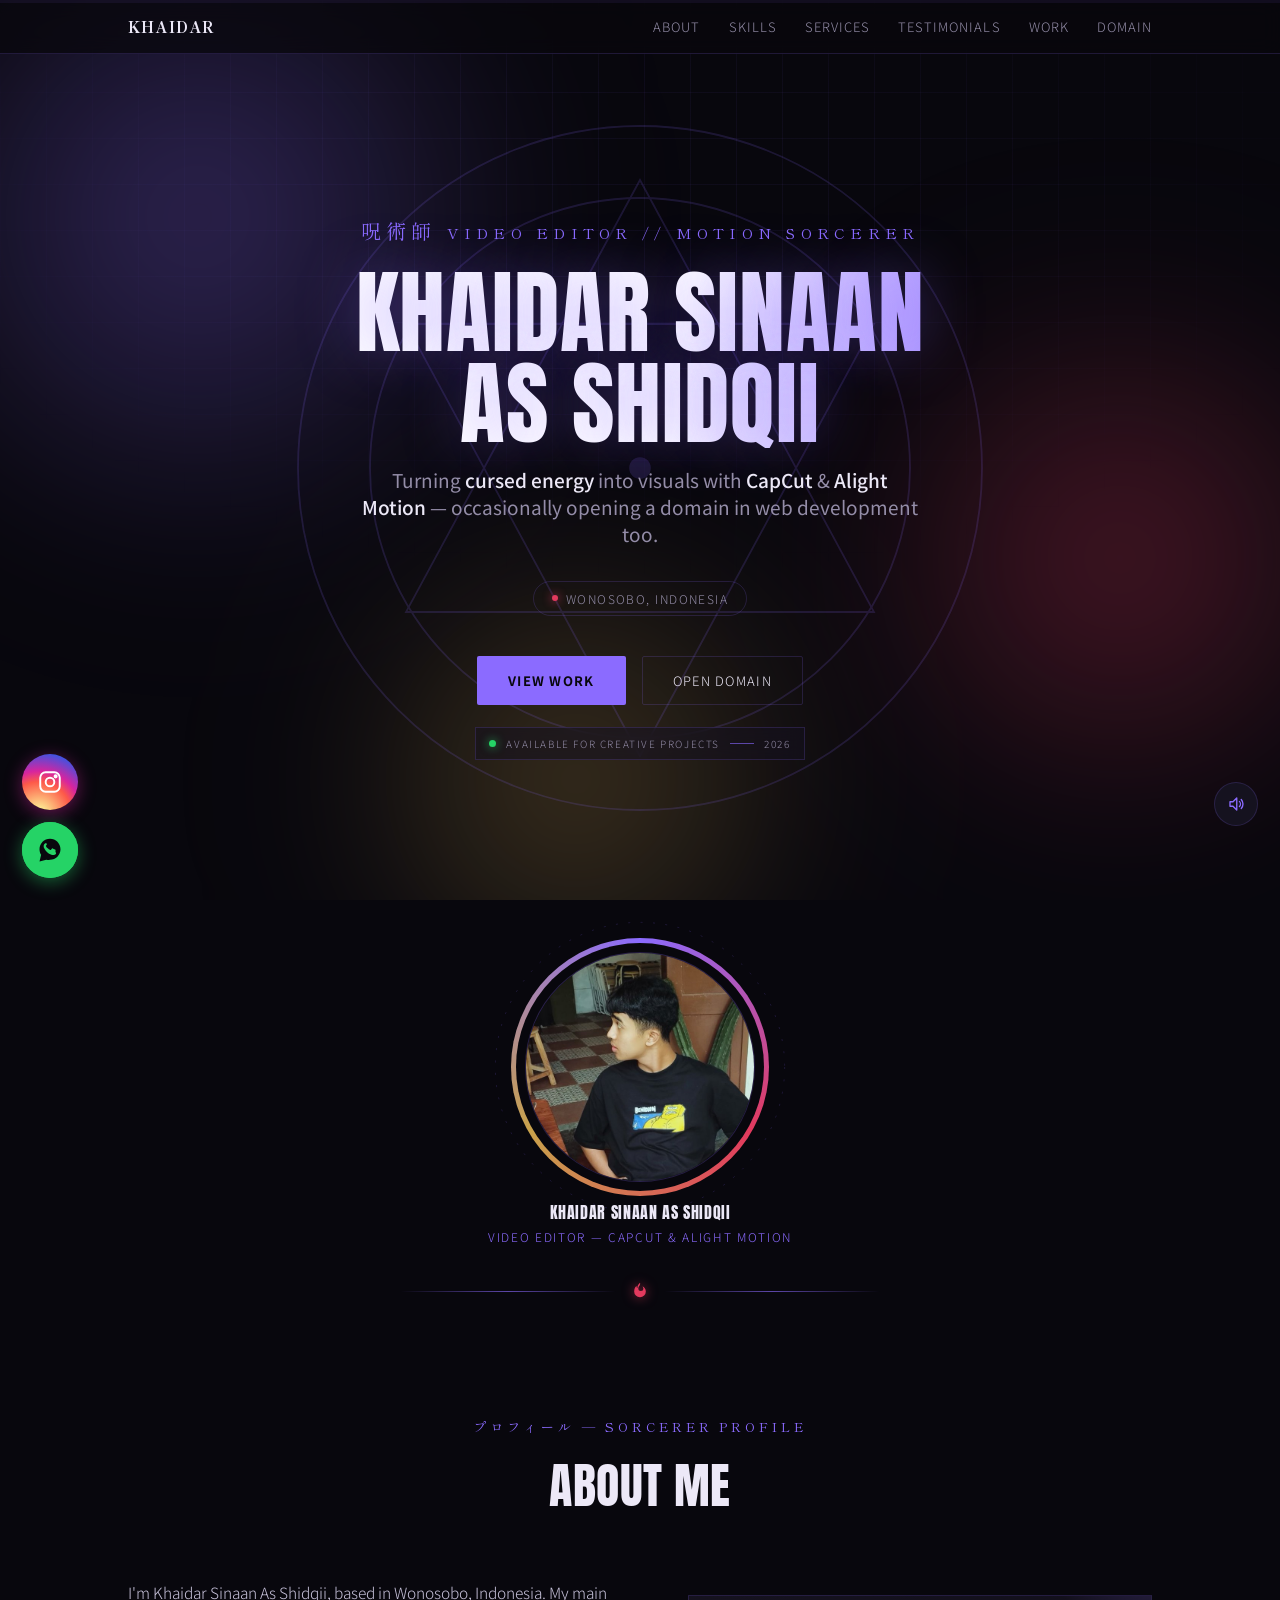
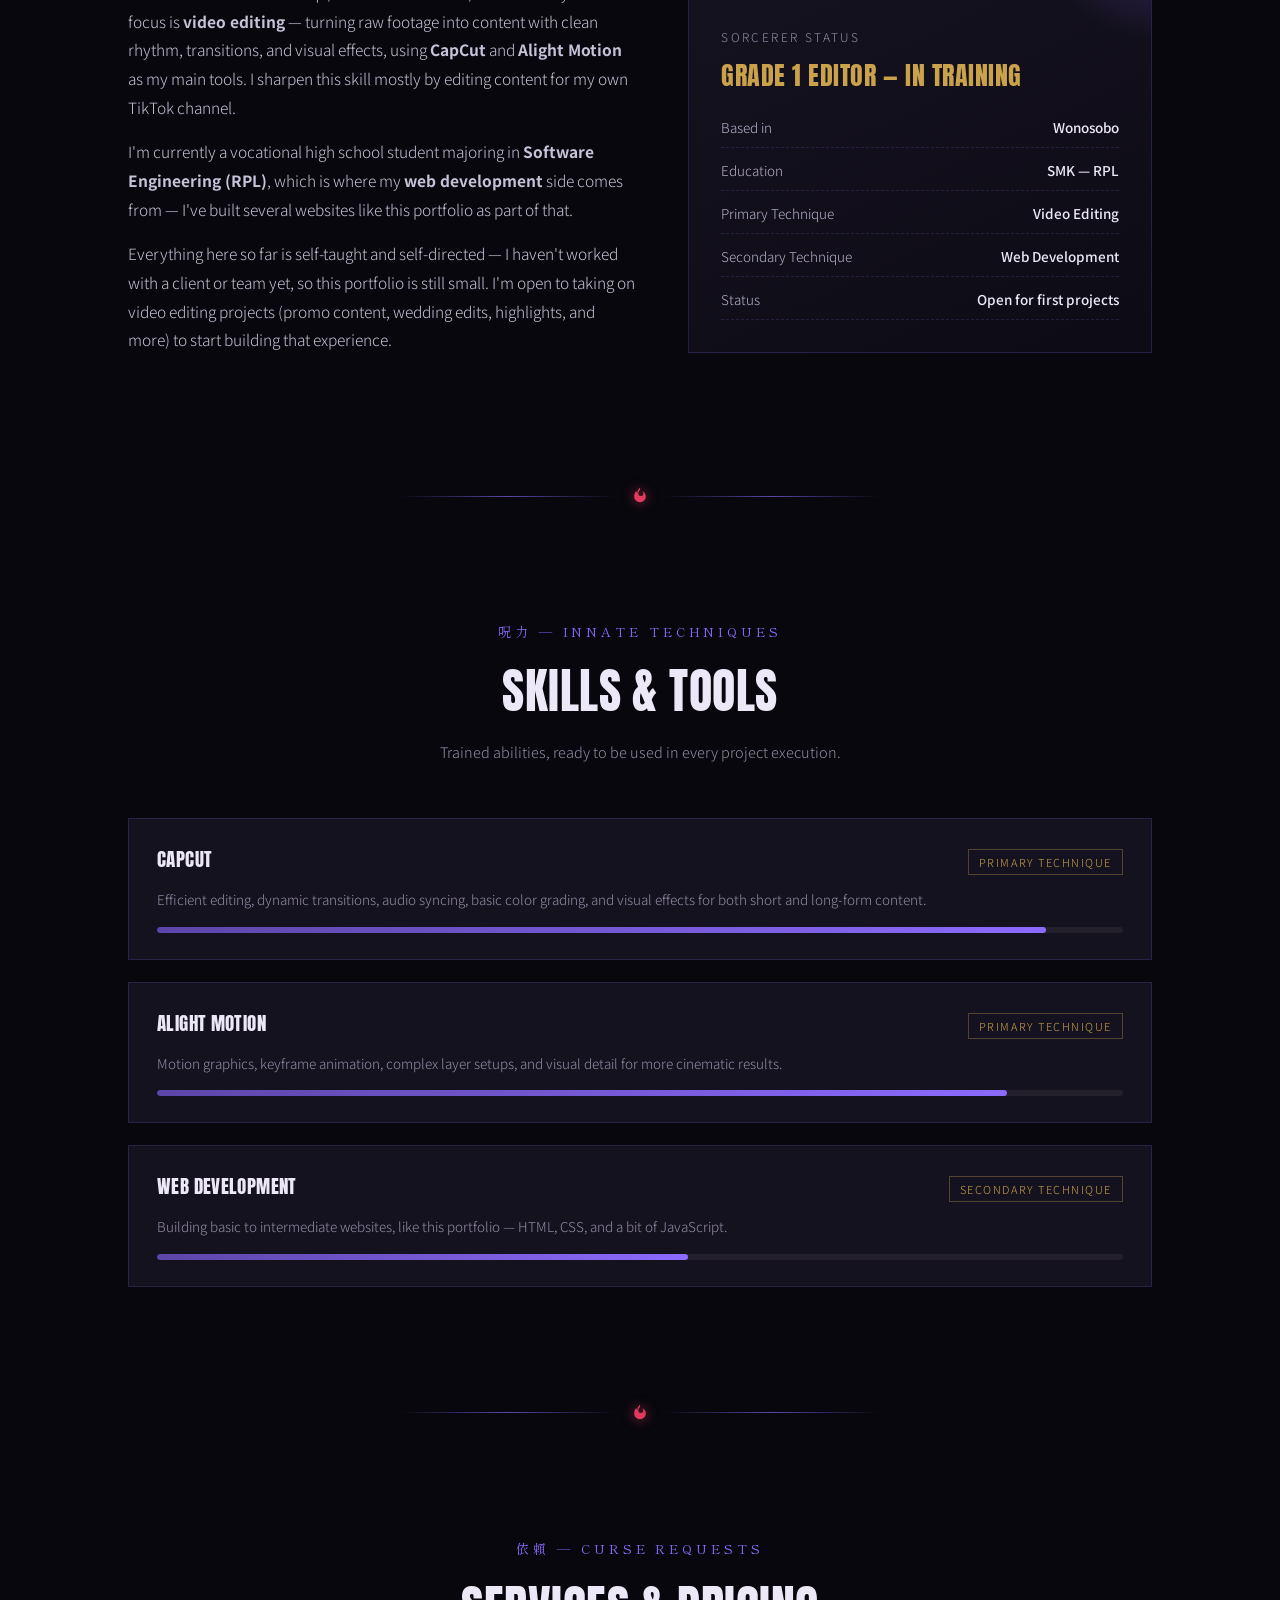
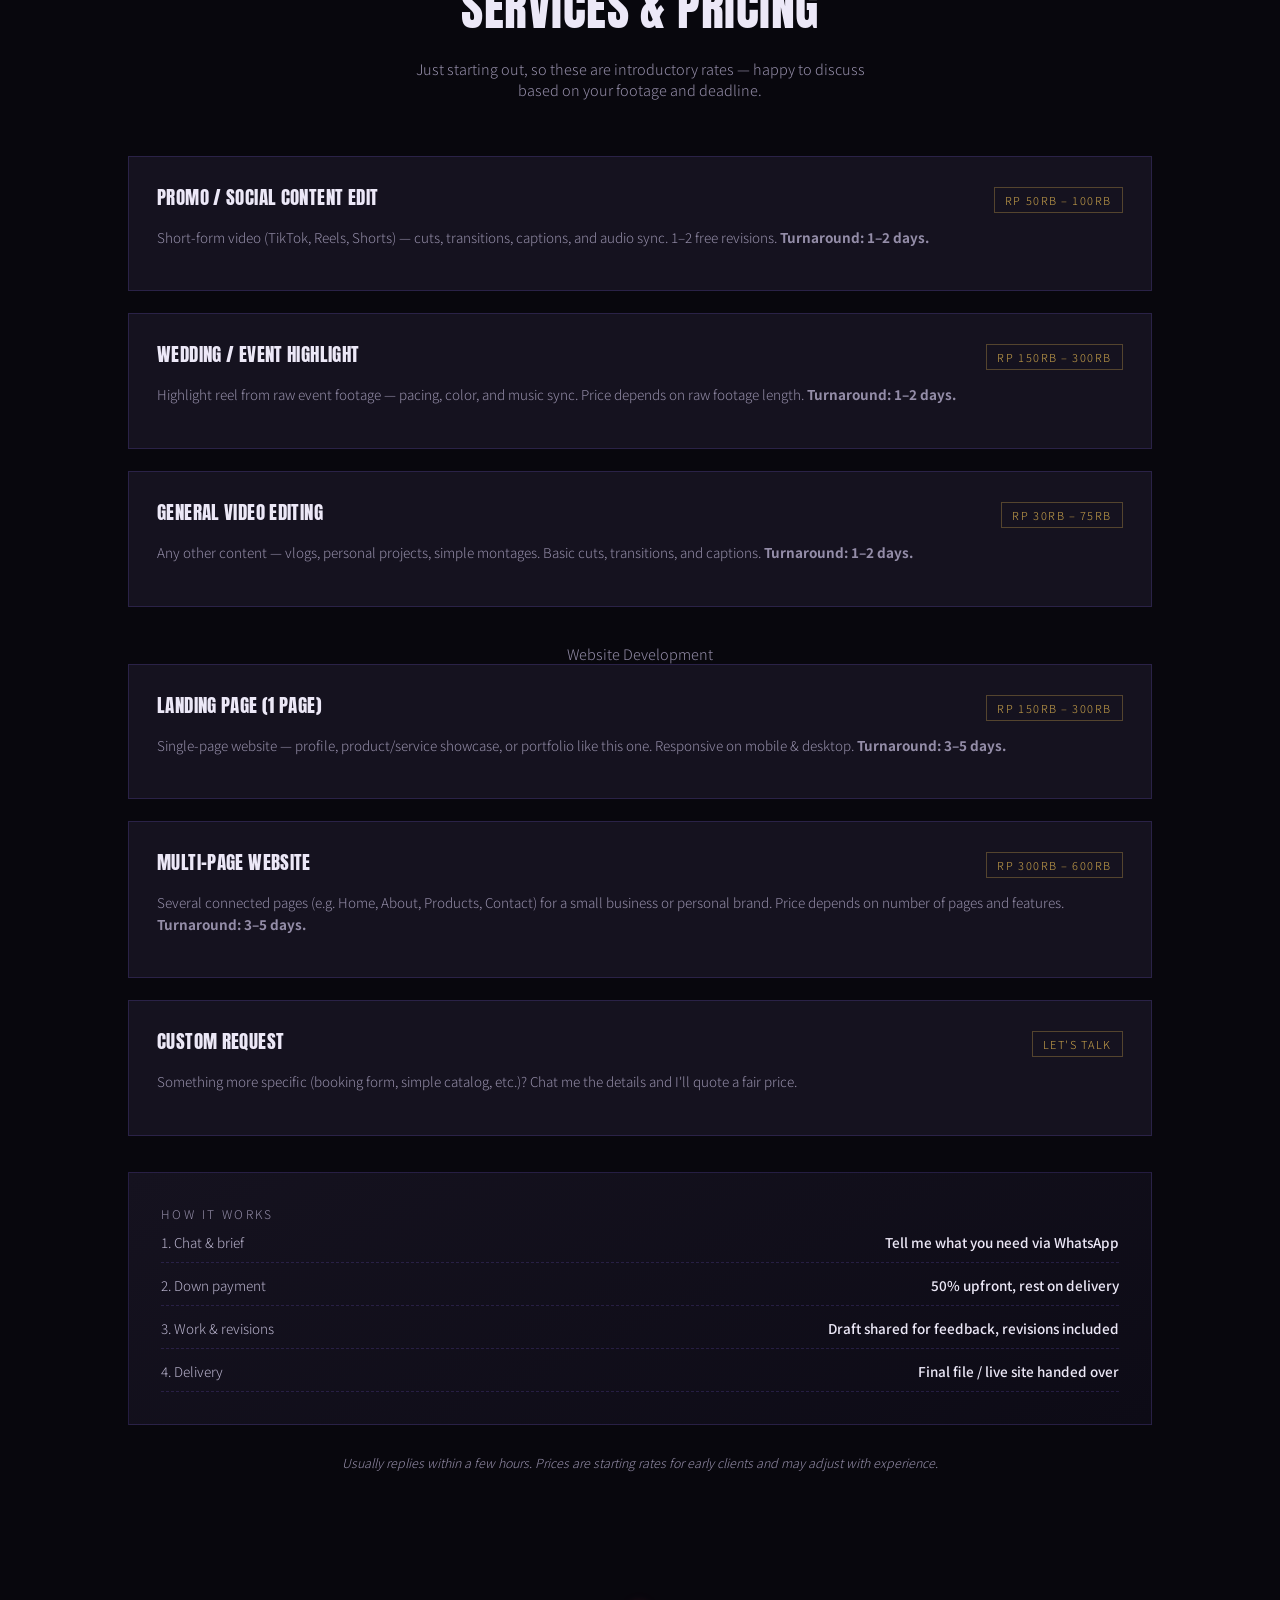
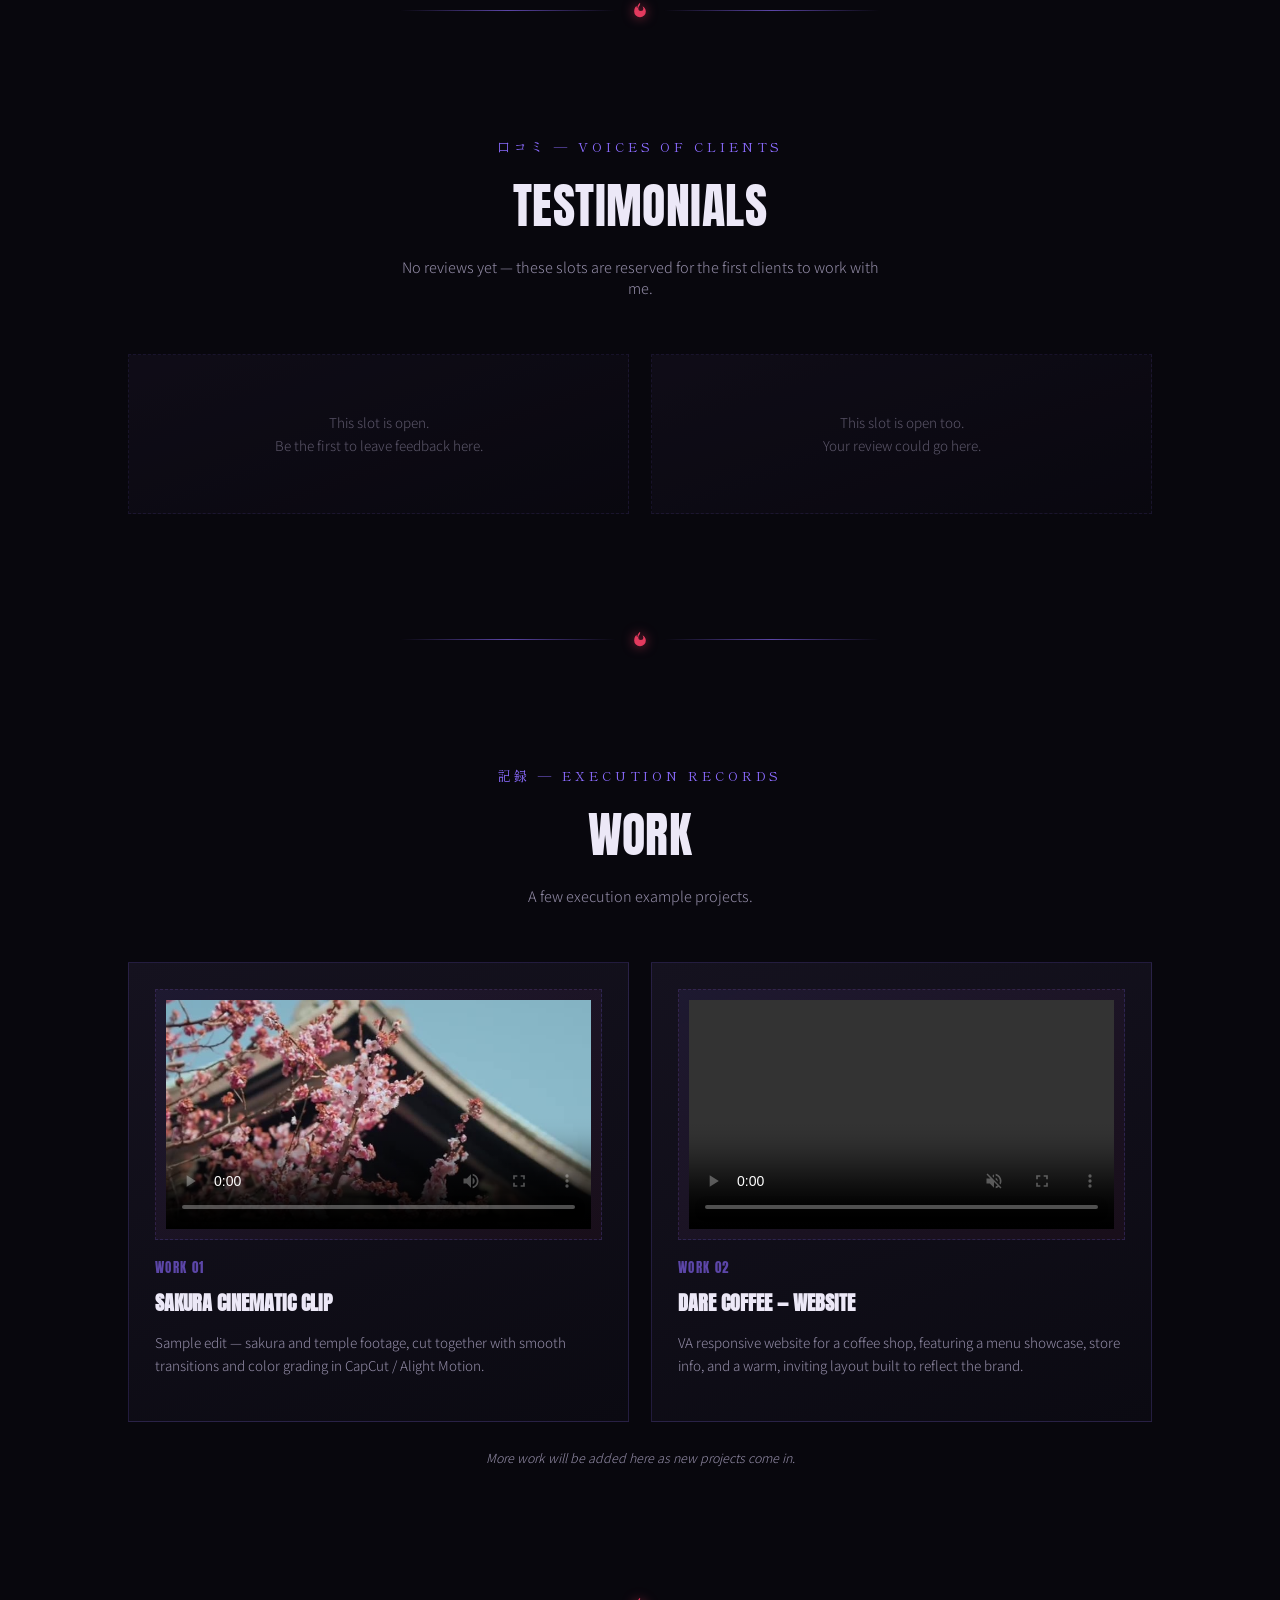
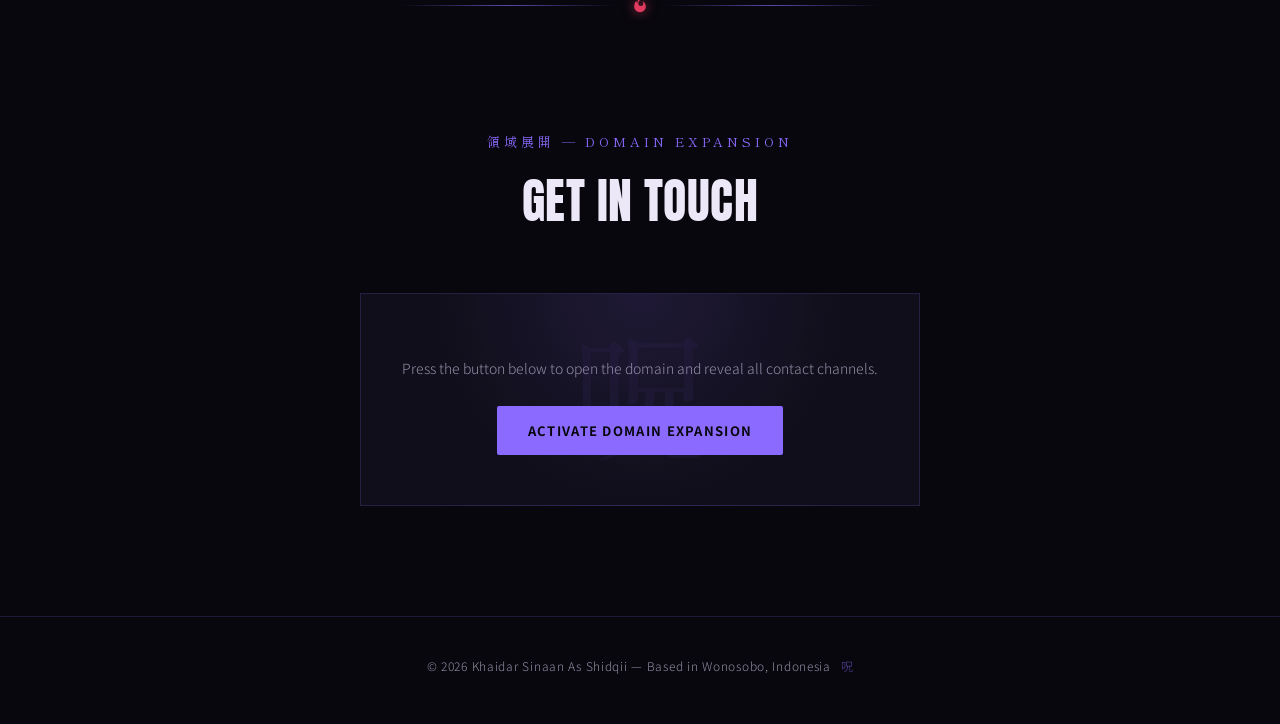
==== index.html @ f1330a27 "Update index.html" ====
<!DOCTYPE html>
<html lang="en">
<head>
<meta charset="UTF-8">
<meta name="viewport" content="width=device-width, initial-scale=1.0">
<title>Khaidar Sinaan As Shidqii — Portfolio</title>
<meta name="description" content="Khaidar Sinaan As Shidqii — video editor (CapCut &amp; Alight Motion) and web developer based in Wonosobo, Indonesia. Open for promo, wedding/event, and website projects.">
<meta property="og:title" content="Khaidar Sinaan As Shidqii — Portfolio">
<meta property="og:description" content="Video editor &amp; web developer based in Wonosobo, Indonesia. Open for first projects.">
<meta property="og:type" content="website">
<meta name="twitter:card" content="summary">
<link rel="icon" href="data:image/svg+xml,%3Csvg xmlns='http://www.w3.org/2000/svg' viewBox='0 0 100 100'%3E%3Ccircle cx='50' cy='50' r='46' fill='%2308070d'/%3E%3Ctext x='50' y='68' font-size='56' text-anchor='middle' fill='%238b6bff'%3E%E5%91%AA%3C/text%3E%3C/svg%3E">
<link rel="preconnect" href="https://fonts.googleapis.com">
<link rel="preconnect" href="https://fonts.gstatic.com" crossorigin>
<link href="https://fonts.googleapis.com/css2?family=Anton&family=Shippori+Mincho:wght@500;800&family=Noto+Sans+JP:wght@300;400;500;700&display=swap" rel="stylesheet">
<link rel="stylesheet" href="porto.css">
</head>
<body>

<div class="aurora" aria-hidden="true"><i></i></div>
<div class="grid-overlay" aria-hidden="true"></div>

<div class="curse-meter" aria-hidden="true"><div class="curse-meter-fill" id="curseFill"></div></div>

<canvas id="curse-canvas"></canvas>

<nav>
  <div class="nav-inner">
    <div class="nav-mark">KHAIDAR</div>
    <ul class="nav-links" id="navLinks">
      <li><a href="#about">About</a></li>
      <li><a href="#skills">Skills</a></li>
      <li><a href="#services">Services</a></li>
      <li><a href="#testimonials">Testimonials</a></li>
      <li><a href="#projects">Work</a></li>
      <li><a href="#contact">Domain</a></li>
    </ul>
    <button class="nav-toggle" id="navToggle" aria-label="Toggle menu" aria-expanded="false" aria-controls="navLinks">
      <span></span><span></span><span></span>
    </button>
  </div>
</nav>

<header class="hero">
  <svg class="seal" viewBox="0 0 400 400" fill="none" xmlns="http://www.w3.org/2000/svg">
    <circle cx="200" cy="200" r="190" stroke="#8b6bff" stroke-width="1"/>
    <circle cx="200" cy="200" r="150" stroke="#8b6bff" stroke-width="1"/>
    <polygon points="200,40 330,280 70,280" stroke="#8b6bff" stroke-width="1" fill="none"/>
    <polygon points="200,360 70,120 330,120" stroke="#8b6bff" stroke-width="1" fill="none"/>
    <circle cx="200" cy="200" r="6" fill="#8b6bff"/>
  </svg>

  <div class="eyebrow"><span class="kanji">呪術師</span>VIDEO EDITOR // MOTION SORCERER</div>
  <h1 class="name">Khaidar Sinaan<br>As Shidqii</h1>
  <p class="subtitle">Turning <strong>cursed energy</strong> into visuals with <strong>CapCut</strong> &amp; <strong>Alight Motion</strong> — occasionally opening a domain in web development too.</p>
  <div class="locbadge">Wonosobo, Indonesia</div>
  <div class="hero-cta">
    <a href="#projects" class="btn btn-primary">View Work</a>
    <a href="#contact" class="btn btn-ghost">Open Domain</a>
  </div>
  <div class="hero-status" aria-label="Status ketersediaan project">
    <span class="status-dot" aria-hidden="true"></span>
    <span>AVAILABLE FOR CREATIVE PROJECTS</span>
    <span class="status-line" aria-hidden="true"></span>
    <span>2026</span>
  </div>
</header>

<main class="wrap">

  <section class="photo-section reveal">
    <div class="photo-frame">
      <div class="photo-ring"></div>
      <svg class="photo-spark" viewBox="0 0 300 300" fill="none" xmlns="http://www.w3.org/2000/svg">
        <circle cx="150" cy="150" r="140" stroke="#8b6bff" stroke-width="0.6" stroke-dasharray="2 10" opacity="0.5"/>
      </svg>
      <div class="photo-inner">
<img src="[data-uri]" alt="Khaidar Sinaan As Shidqii">
      </div>
    </div>
    <div class="photo-caption">Khaidar Sinaan As Shidqii</div>
    <div class="photo-role">Video Editor — CapCut &amp; Alight Motion</div>
  </section>

  <div class="flame-divider" aria-hidden="true">
    <span class="line"></span>
    <svg viewBox="0 0 24 24" fill="currentColor"><path d="M12 2c1 3-2 4-2 7a3 3 0 1 0 6 0c0-1-.5-1.8-1-2.5 2 .5 4 3 4 6a7 7 0 1 1-14 0c0-4 2-6 3-6.5-.3 1 .2 2 1 2.5-.5-2.5 1-4.5 3-6.5z"/></svg>
    <span class="line"></span>
  </div>

  <section id="about">
    <div class="sec-head reveal">
      <div class="sec-eyebrow">プロフィール — Sorcerer Profile</div>
      <h2 class="sec-title">About Me</h2>
    </div>
    <div class="about">
      <div class="about-text reveal">
        <p>I'm Khaidar Sinaan As Shidqii, based in Wonosobo, Indonesia. My main focus is <strong>video editing</strong> — turning raw footage into content with clean rhythm, transitions, and visual effects, using <strong>CapCut</strong> and <strong>Alight Motion</strong> as my main tools. I sharpen this skill mostly by editing content for my own TikTok channel.</p>
        <p>I'm currently a vocational high school student majoring in <strong>Software Engineering (RPL)</strong>, which is where my <strong>web development</strong> side comes from — I've built several websites like this portfolio as part of that.</p>
        <p>Everything here so far is self-taught and self-directed — I haven't worked with a client or team yet, so this portfolio is still small. I'm open to taking on video editing projects (promo content, wedding edits, highlights, and more) to start building that experience.</p>
      </div>
      <div class="grade-card reveal">
        <div class="grade-label">Sorcerer Status</div>
        <div class="grade-value">Grade 1 Editor — In Training</div>
        <ul class="grade-list">
          <li><span>Based in</span><span>Wonosobo</span></li>
          <li><span>Education</span><span>SMK — RPL</span></li>
          <li><span>Primary Technique</span><span>Video Editing</span></li>
          <li><span>Secondary Technique</span><span>Web Development</span></li>
          <li><span>Status</span><span>Open for first projects</span></li>
        </ul>
      </div>
    </div>
  </section>

  <div class="flame-divider" aria-hidden="true">
    <span class="line"></span>
    <svg viewBox="0 0 24 24" fill="currentColor"><path d="M12 2c1 3-2 4-2 7a3 3 0 1 0 6 0c0-1-.5-1.8-1-2.5 2 .5 4 3 4 6a7 7 0 1 1-14 0c0-4 2-6 3-6.5-.3 1 .2 2 1 2.5-.5-2.5 1-4.5 3-6.5z"/></svg>
    <span class="line"></span>
  </div>

  <section id="skills">
    <div class="sec-head reveal">
      <div class="sec-eyebrow">呪力 — Innate Techniques</div>
      <h2 class="sec-title">Skills &amp; Tools</h2>
      <p class="sec-sub">Trained abilities, ready to be used in every project execution.</p>
    </div>
    <div class="skill-grid">
      <div class="skill reveal" style="--fill:92%">
        <div class="skill-top">
          <span class="skill-name">CapCut</span>
          <span class="skill-tag">Primary Technique</span>
        </div>
        <div class="skill-desc">Efficient editing, dynamic transitions, audio syncing, basic color grading, and visual effects for both short and long-form content.</div>
        <div class="gauge"><i></i></div>
      </div>
      <div class="skill reveal" style="--fill:88%">
        <div class="skill-top">
          <span class="skill-name">Alight Motion</span>
          <span class="skill-tag">Primary Technique</span>
        </div>
        <div class="skill-desc">Motion graphics, keyframe animation, complex layer setups, and visual detail for more cinematic results.</div>
        <div class="gauge"><i></i></div>
      </div>
      <div class="skill reveal" style="--fill:55%">
        <div class="skill-top">
          <span class="skill-name">Web Development</span>
          <span class="skill-tag">Secondary Technique</span>
        </div>
        <div class="skill-desc">Building basic to intermediate websites, like this portfolio — HTML, CSS, and a bit of JavaScript.</div>
        <div class="gauge"><i></i></div>
      </div>
    </div>
  </section>

  <div class="flame-divider" aria-hidden="true">
    <span class="line"></span>
    <svg viewBox="0 0 24 24" fill="currentColor"><path d="M12 2c1 3-2 4-2 7a3 3 0 1 0 6 0c0-1-.5-1.8-1-2.5 2 .5 4 3 4 6a7 7 0 1 1-14 0c0-4 2-6 3-6.5-.3 1 .2 2 1 2.5-.5-2.5 1-4.5 3-6.5z"/></svg>
    <span class="line"></span>
  </div>

  <section id="services">
    <div class="sec-head reveal">
      <div class="sec-eyebrow">依頼 — Curse Requests</div>
      <h2 class="sec-title">Services &amp; Pricing</h2>
      <p class="sec-sub">Just starting out, so these are introductory rates — happy to discuss based on your footage and deadline.</p>
    </div>
    <div class="skill-grid">
      <div class="skill reveal">
        <div class="skill-top">
          <span class="skill-name">Promo / Social Content Edit</span>
          <span class="skill-tag">Rp 50rb – 100rb</span>
        </div>
        <div class="skill-desc">Short-form video (TikTok, Reels, Shorts) — cuts, transitions, captions, and audio sync. 1–2 free revisions. <strong>Turnaround: 1–2 days.</strong></div>
      </div>
      <div class="skill reveal">
        <div class="skill-top">
          <span class="skill-name">Wedding / Event Highlight</span>
          <span class="skill-tag">Rp 150rb – 300rb</span>
        </div>
        <div class="skill-desc">Highlight reel from raw event footage — pacing, color, and music sync. Price depends on raw footage length. <strong>Turnaround: 1–2 days.</strong></div>
      </div>
      <div class="skill reveal">
        <div class="skill-top">
          <span class="skill-name">General Video Editing</span>
          <span class="skill-tag">Rp 30rb – 75rb</span>
        </div>
        <div class="skill-desc">Any other content — vlogs, personal projects, simple montages. Basic cuts, transitions, and captions. <strong>Turnaround: 1–2 days.</strong></div>
      </div>
    </div>

    <p class="sec-sub" style="text-align:center; margin-top:36px;">Website Development</p>
    <div class="skill-grid">
      <div class="skill reveal">
        <div class="skill-top">
          <span class="skill-name">Landing Page (1 Page)</span>
          <span class="skill-tag">Rp 150rb – 300rb</span>
        </div>
        <div class="skill-desc">Single-page website — profile, product/service showcase, or portfolio like this one. Responsive on mobile &amp; desktop. <strong>Turnaround: 3–5 days.</strong></div>
      </div>
      <div class="skill reveal">
        <div class="skill-top">
          <span class="skill-name">Multi-Page Website</span>
          <span class="skill-tag">Rp 300rb – 600rb</span>
        </div>
        <div class="skill-desc">Several connected pages (e.g. Home, About, Products, Contact) for a small business or personal brand. Price depends on number of pages and features. <strong>Turnaround: 3–5 days.</strong></div>
      </div>
      <div class="skill reveal">
        <div class="skill-top">
          <span class="skill-name">Custom Request</span>
          <span class="skill-tag">Let's talk</span>
        </div>
        <div class="skill-desc">Something more specific (booking form, simple catalog, etc.)? Chat me the details and I'll quote a fair price.</div>
      </div>
    </div>

    <div class="grade-card reveal" style="margin-top:36px;">
      <div class="grade-label">How It Works</div>
      <ul class="grade-list">
        <li><span>1. Chat &amp; brief</span><span>Tell me what you need via WhatsApp</span></li>
        <li><span>2. Down payment</span><span>50% upfront, rest on delivery</span></li>
        <li><span>3. Work &amp; revisions</span><span>Draft shared for feedback, revisions included</span></li>
        <li><span>4. Delivery</span><span>Final file / live site handed over</span></li>
      </ul>
    </div>

    <p class="proj-note" style="text-align:center; margin-top:28px;">Usually replies within a few hours. Prices are starting rates for early clients and may adjust with experience.</p>
  </section>

  <div class="flame-divider" aria-hidden="true">
    <span class="line"></span>
    <svg viewBox="0 0 24 24" fill="currentColor"><path d="M12 2c1 3-2 4-2 7a3 3 0 1 0 6 0c0-1-.5-1.8-1-2.5 2 .5 4 3 4 6a7 7 0 1 1-14 0c0-4 2-6 3-6.5-.3 1 .2 2 1 2.5-.5-2.5 1-4.5 3-6.5z"/></svg>
    <span class="line"></span>
  </div>

  <section id="testimonials">
    <div class="sec-head reveal">
      <div class="sec-eyebrow">口コミ — Voices of Clients</div>
      <h2 class="sec-title">Testimonials</h2>
      <p class="sec-sub">No reviews yet — these slots are reserved for the first clients to work with me.</p>
    </div>
    <div class="proj-grid">
      <div class="proj-card reveal" style="border-style:dashed; opacity:0.6; display:flex; align-items:center; justify-content:center; min-height:160px; text-align:center;">
        <p class="proj-desc" style="margin:0;">This slot is open.<br>Be the first to leave feedback here.</p>
      </div>
      <div class="proj-card reveal" style="border-style:dashed; opacity:0.6; display:flex; align-items:center; justify-content:center; min-height:160px; text-align:center;">
        <p class="proj-desc" style="margin:0;">This slot is open too.<br>Your review could go here.</p>
      </div>
    </div>
  </section>

  <div class="flame-divider" aria-hidden="true">
    <span class="line"></span>
    <svg viewBox="0 0 24 24" fill="currentColor"><path d="M12 2c1 3-2 4-2 7a3 3 0 1 0 6 0c0-1-.5-1.8-1-2.5 2 .5 4 3 4 6a7 7 0 1 1-14 0c0-4 2-6 3-6.5-.3 1 .2 2 1 2.5-.5-2.5 1-4.5 3-6.5z"/></svg>
    <span class="line"></span>
  </div>

  <section id="projects">
    <div class="sec-head reveal">
      <div class="sec-eyebrow">記録 — Execution Records</div>
      <h2 class="sec-title">Work</h2>
      <p class="sec-sub">A few execution example projects.</p>
    </div>
    <div class="proj-grid">
      <div class="proj-card reveal">
        <div class="proj-thumb">
          <video aria-label="Video cinematic Sakura menampilkan suasana sakura dan kuil dengan transisi halus dan color grading." src="[data-uri]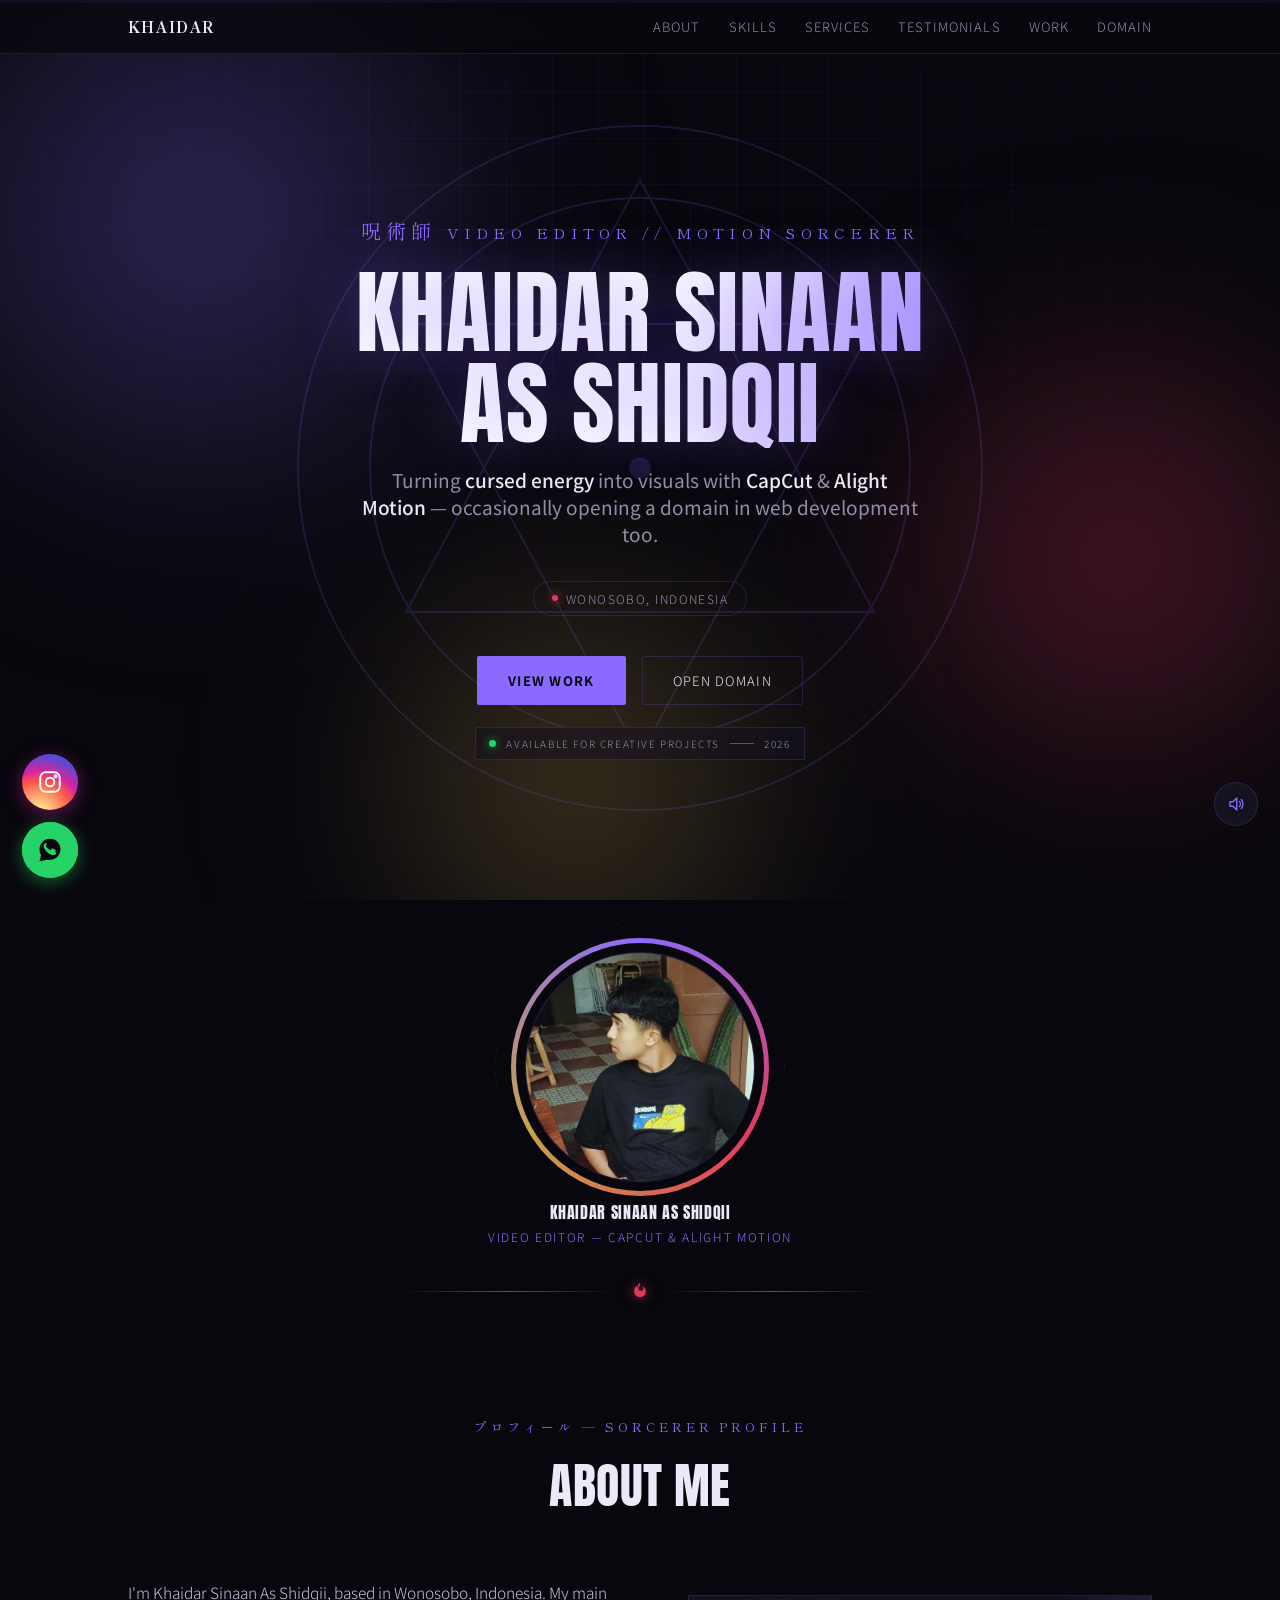
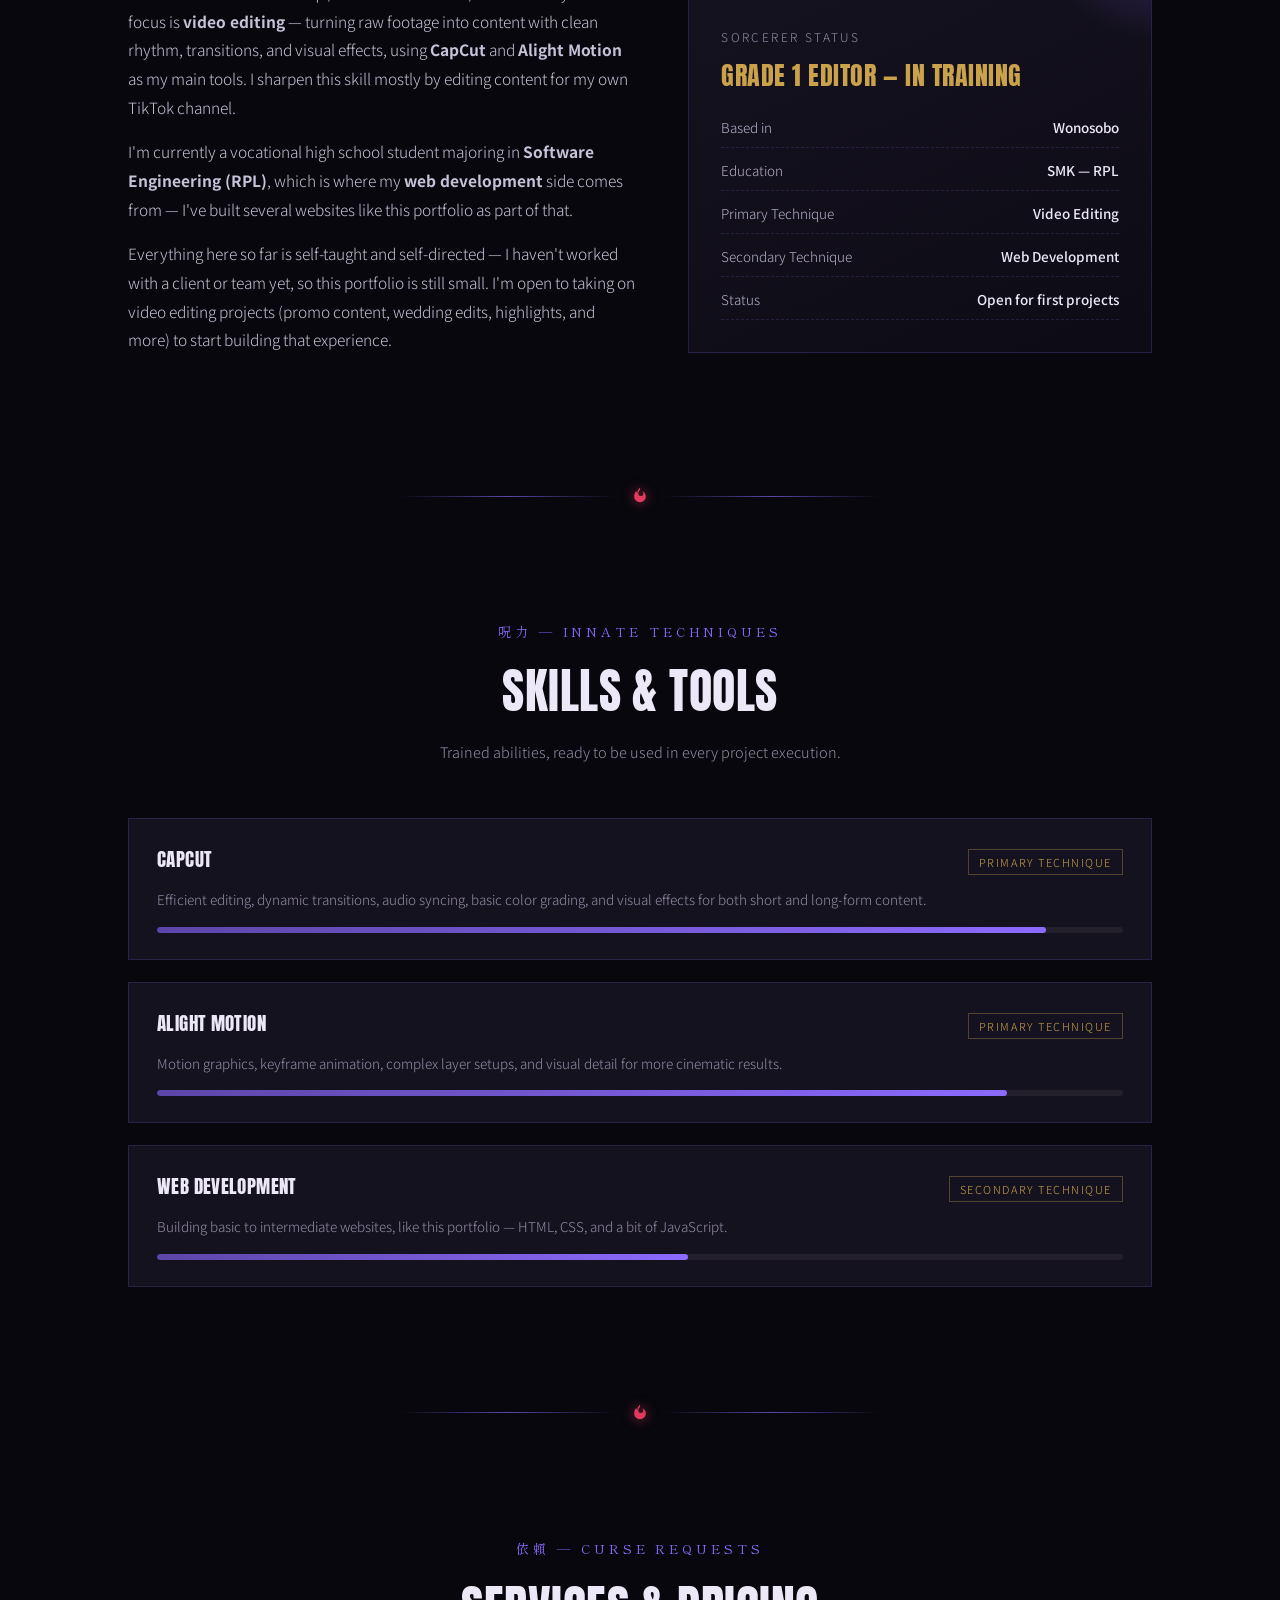
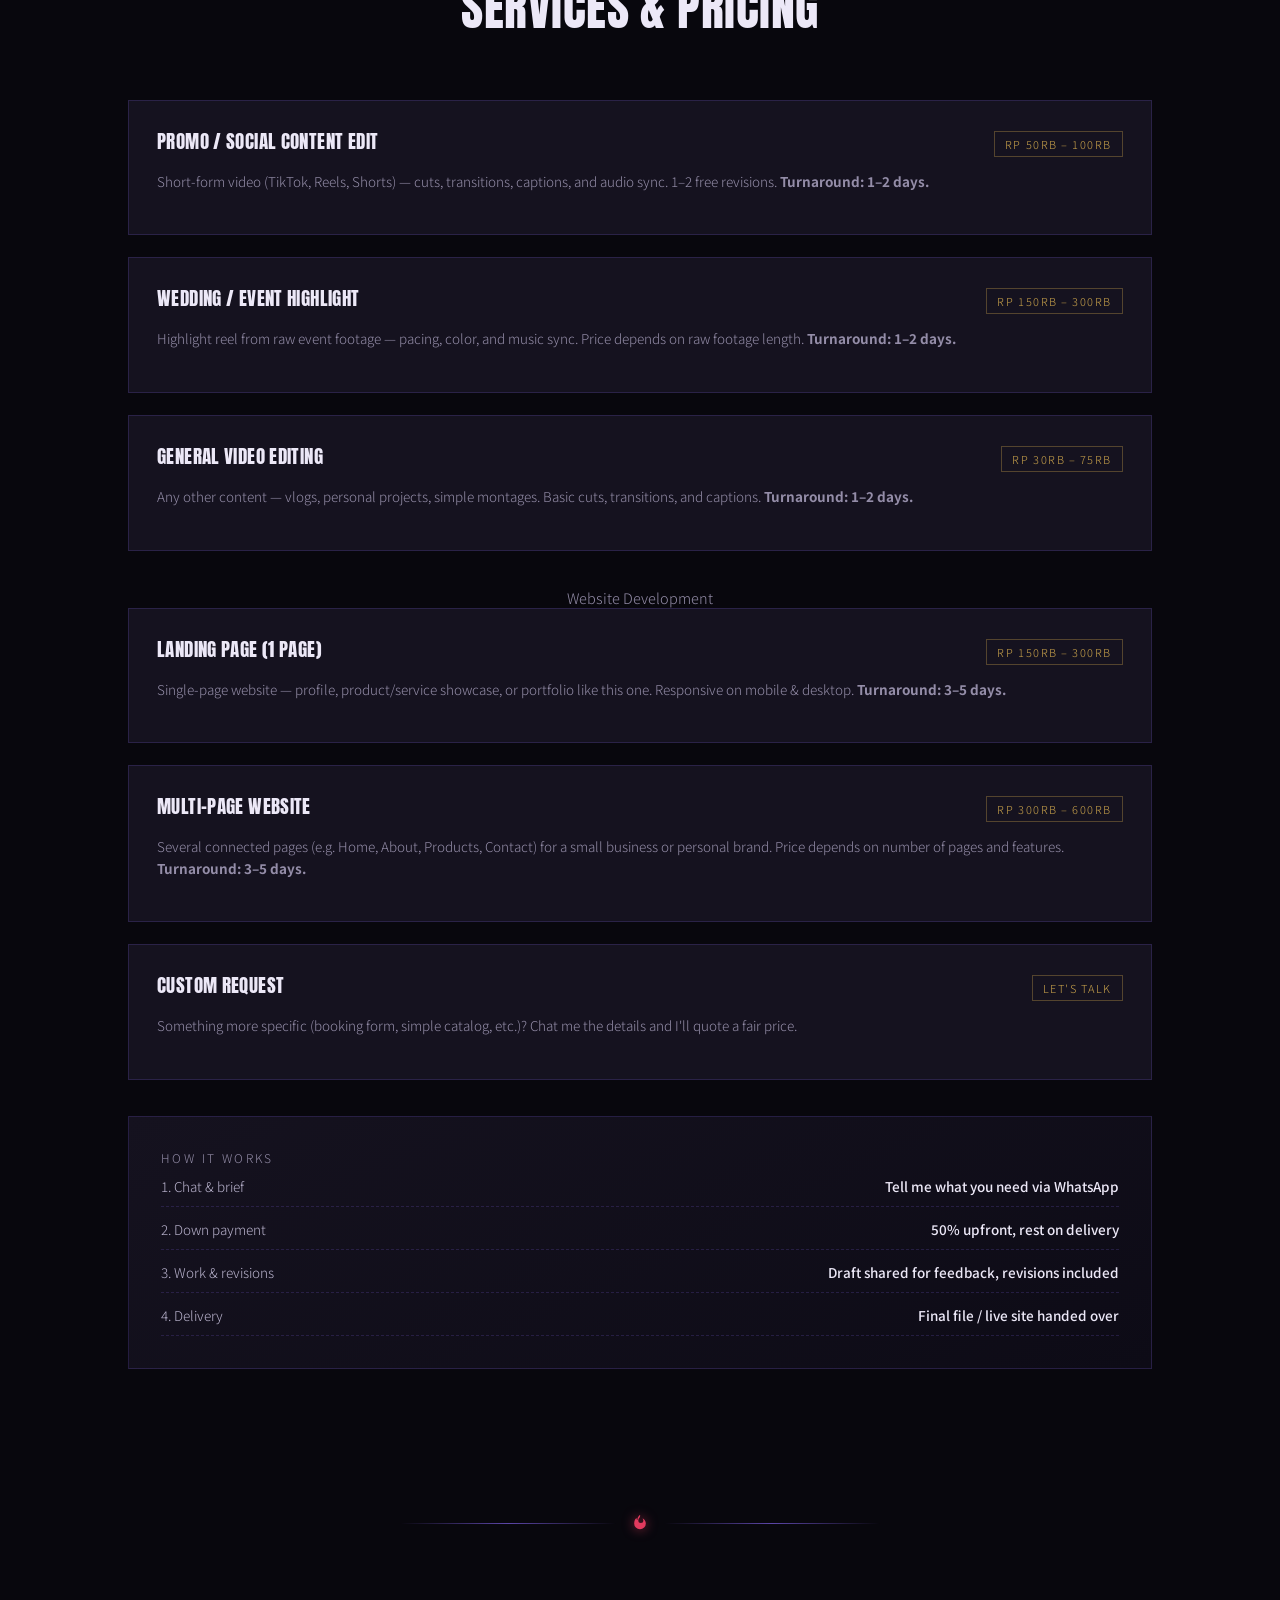
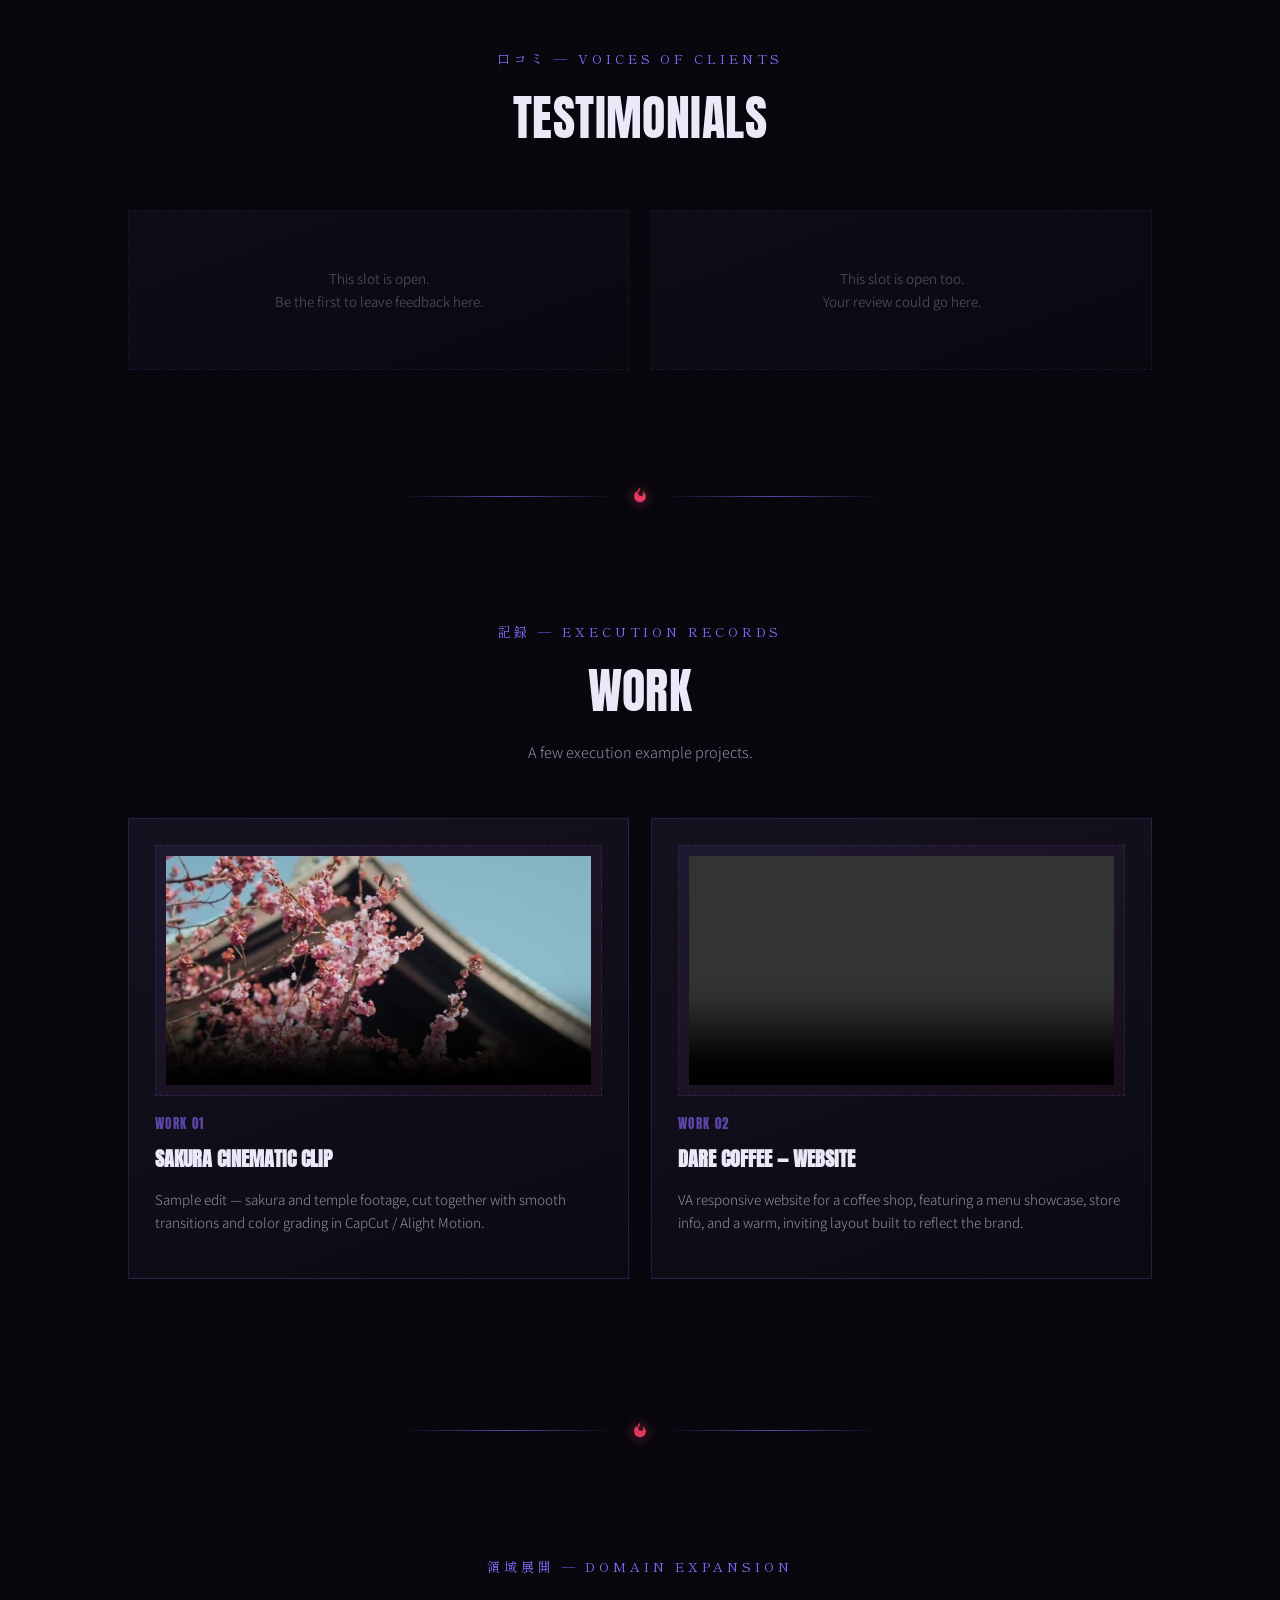
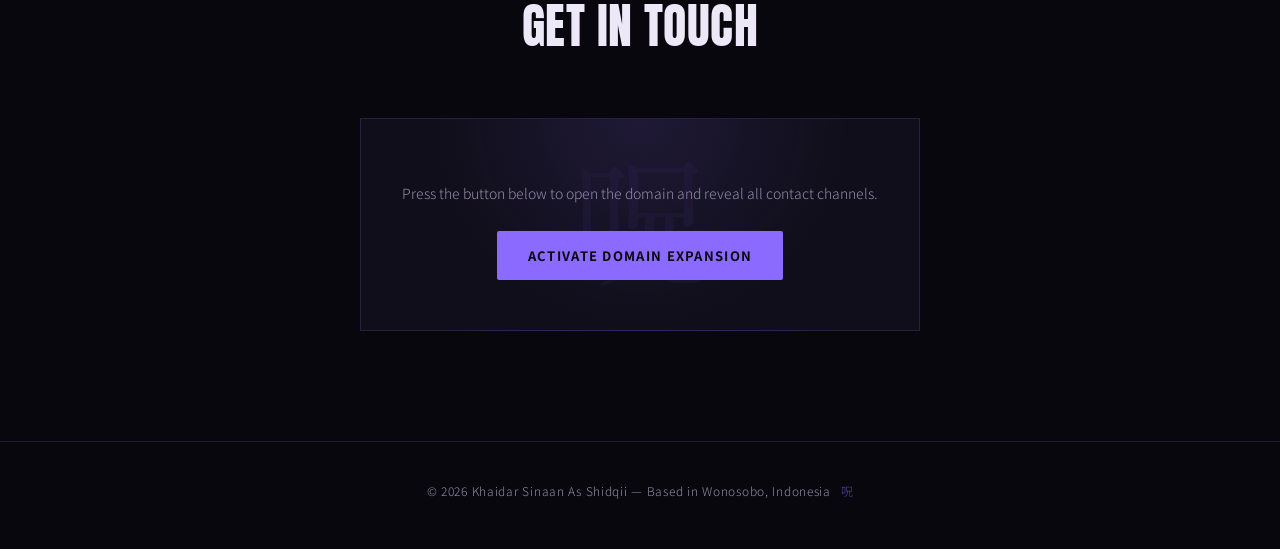
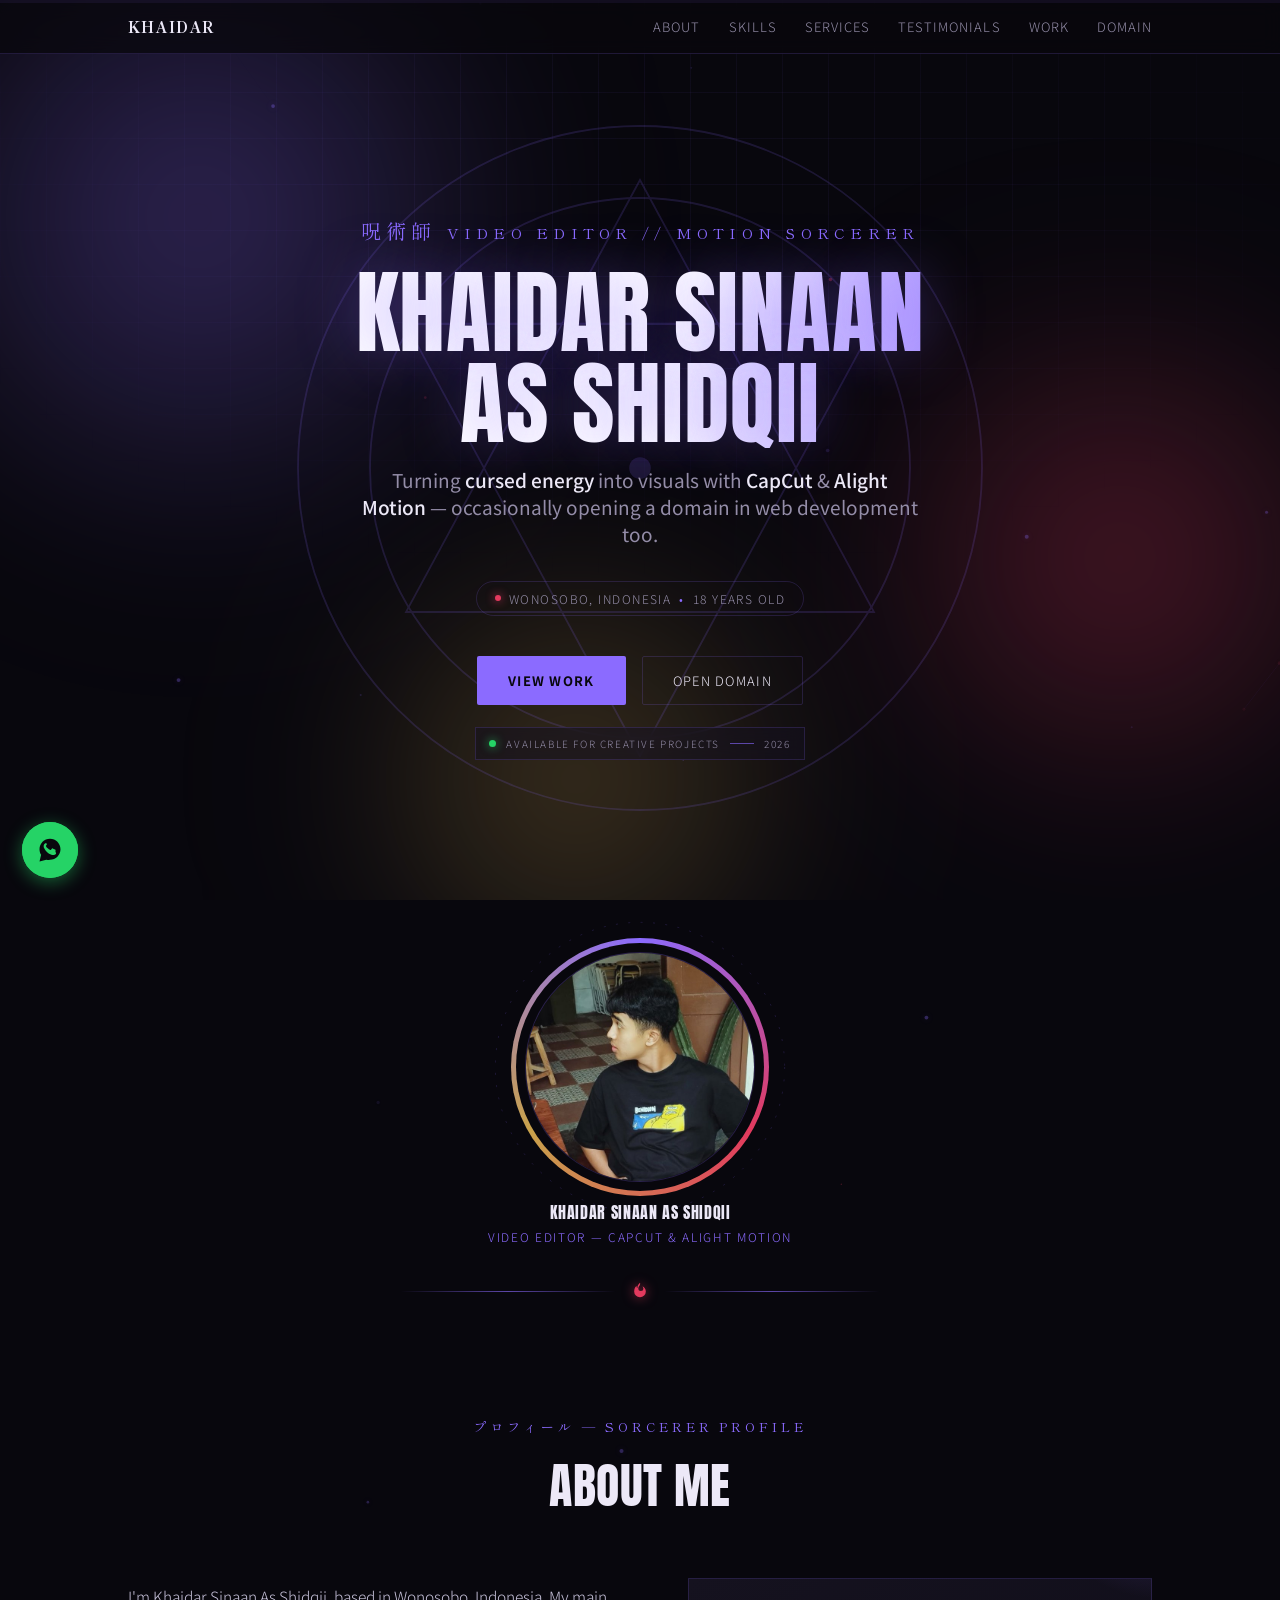
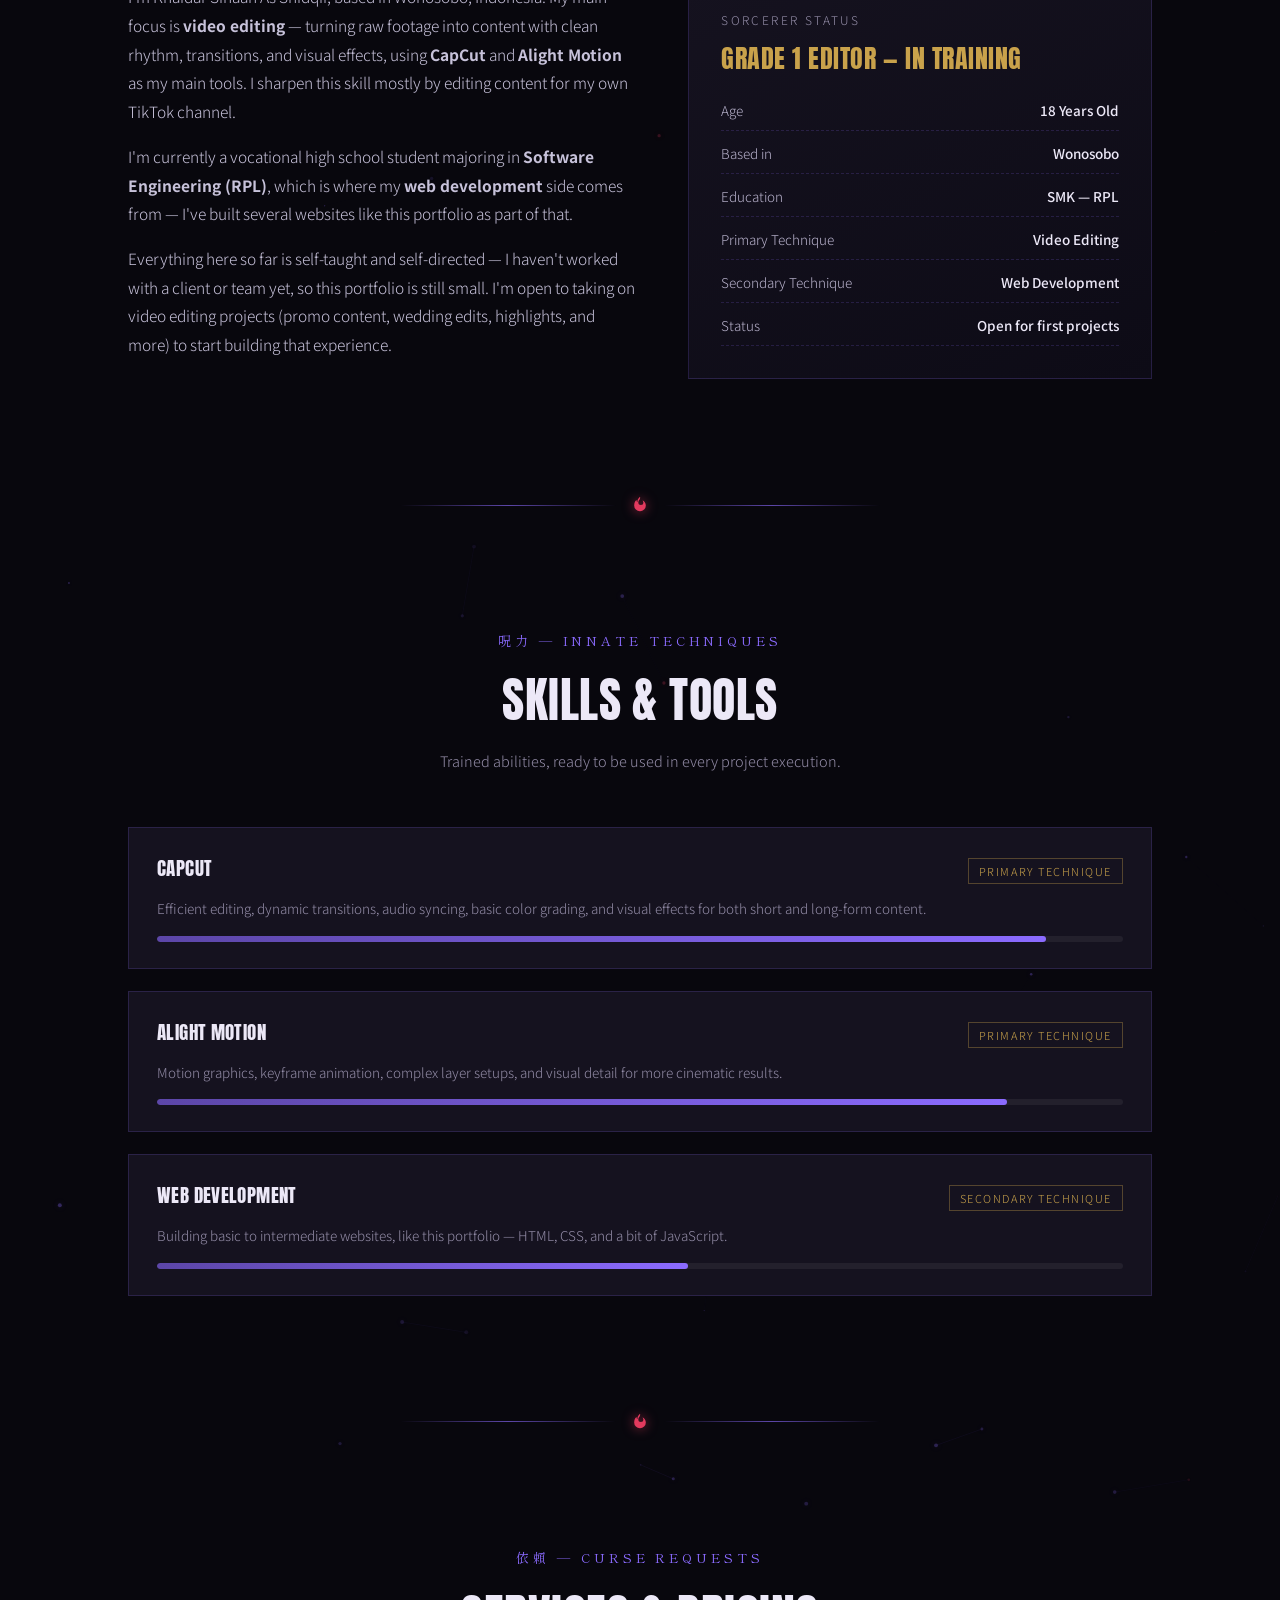
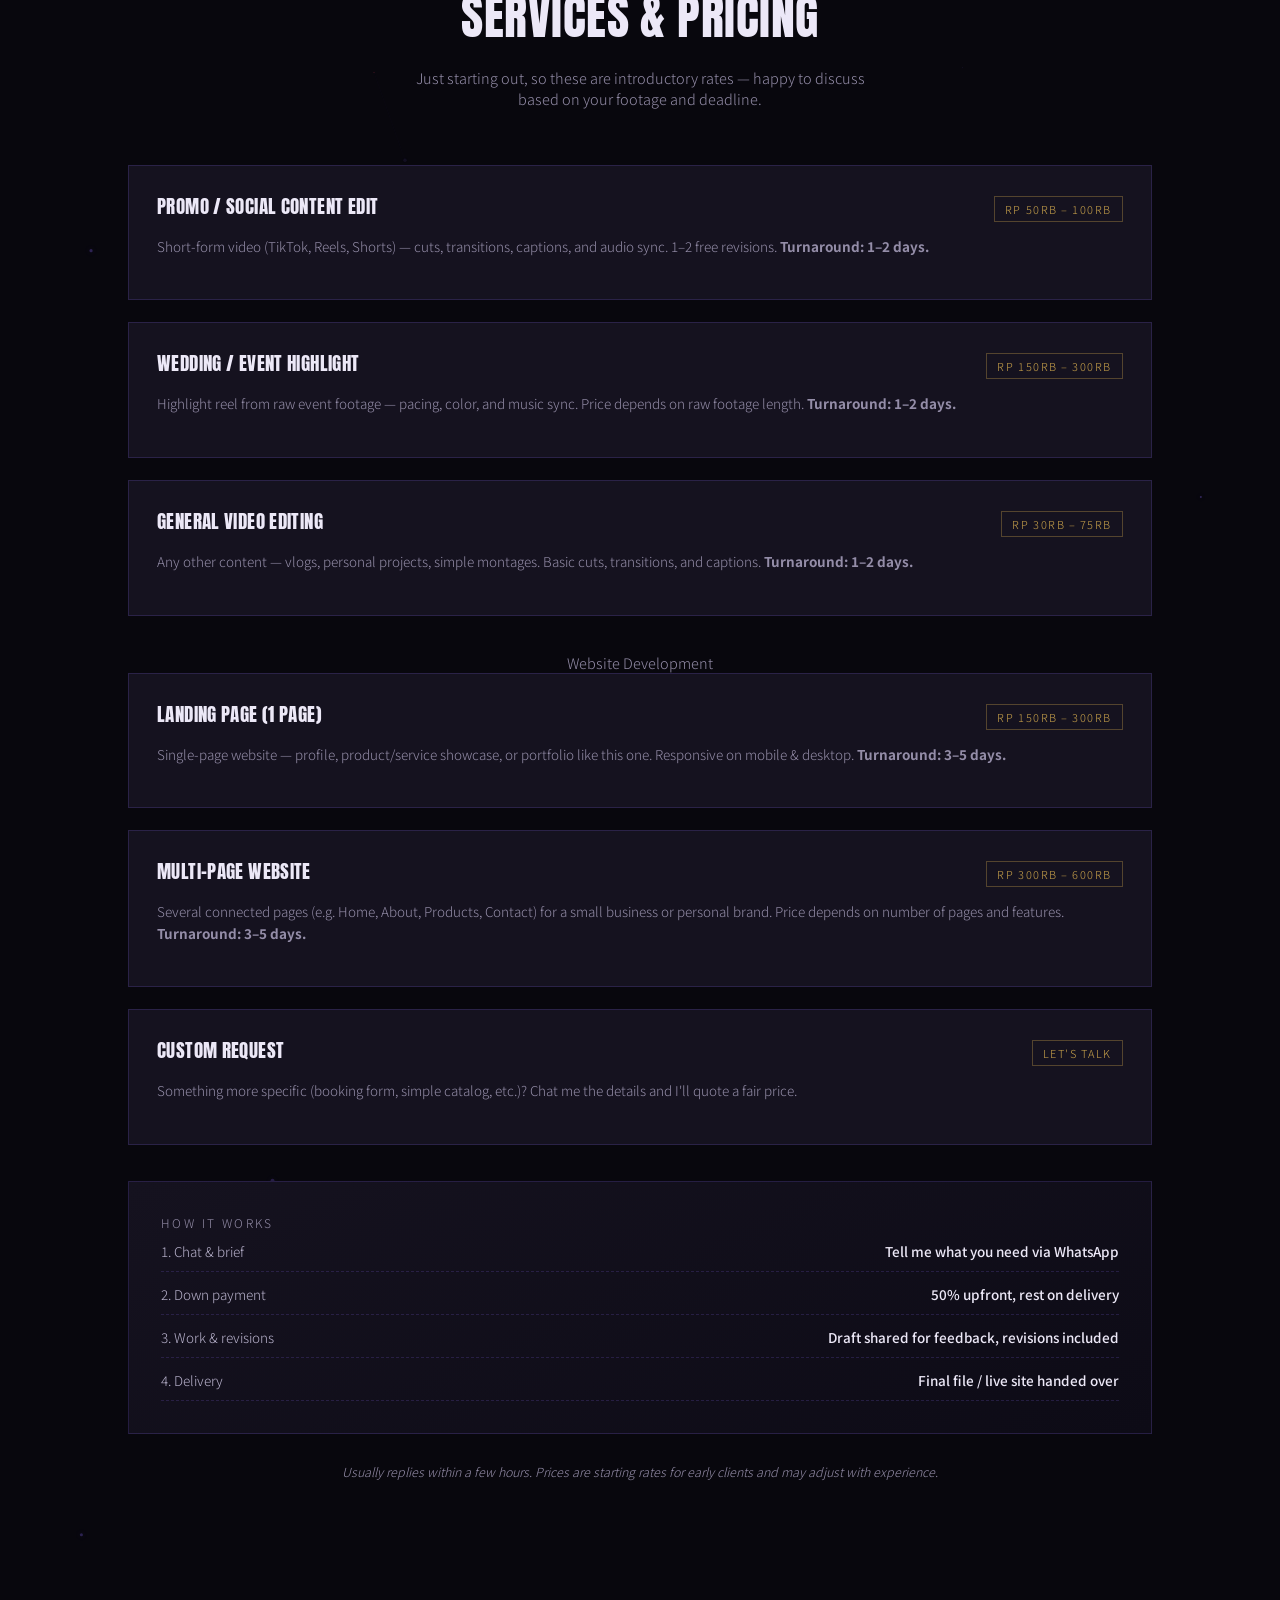
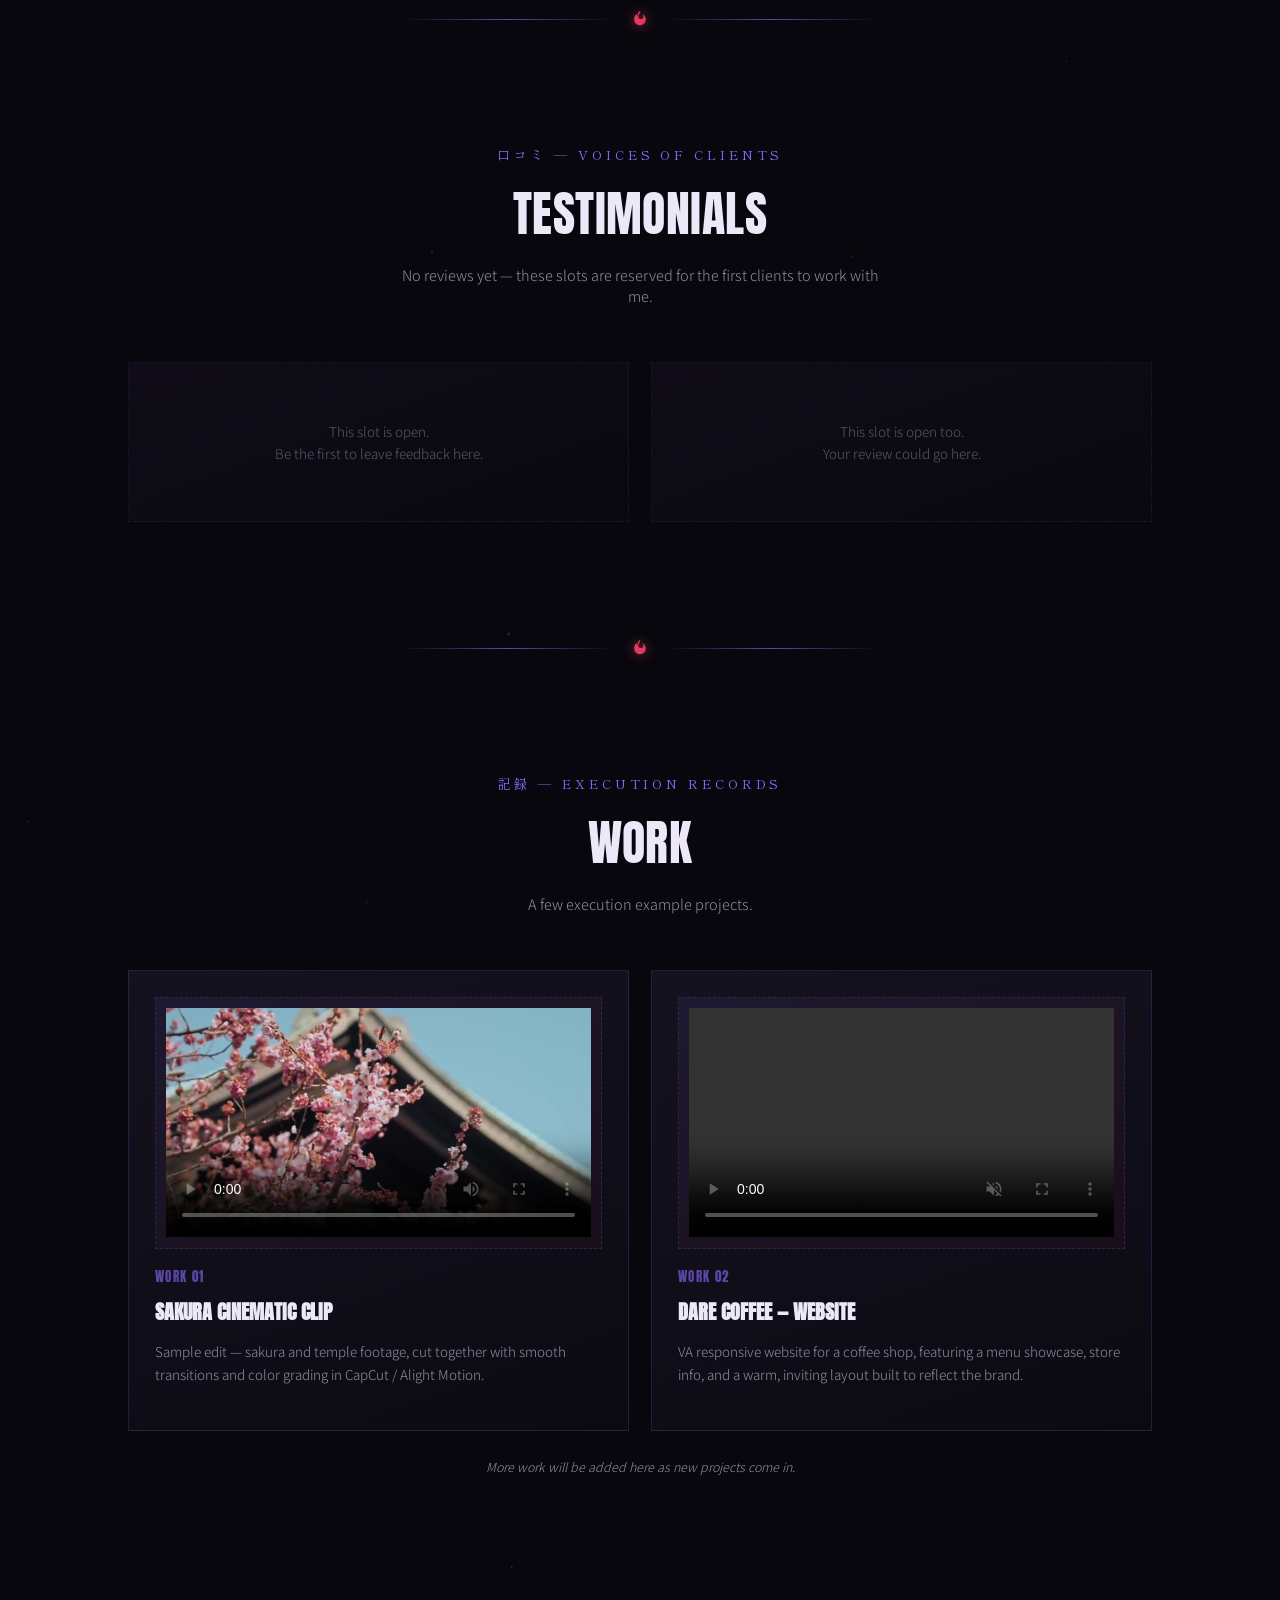
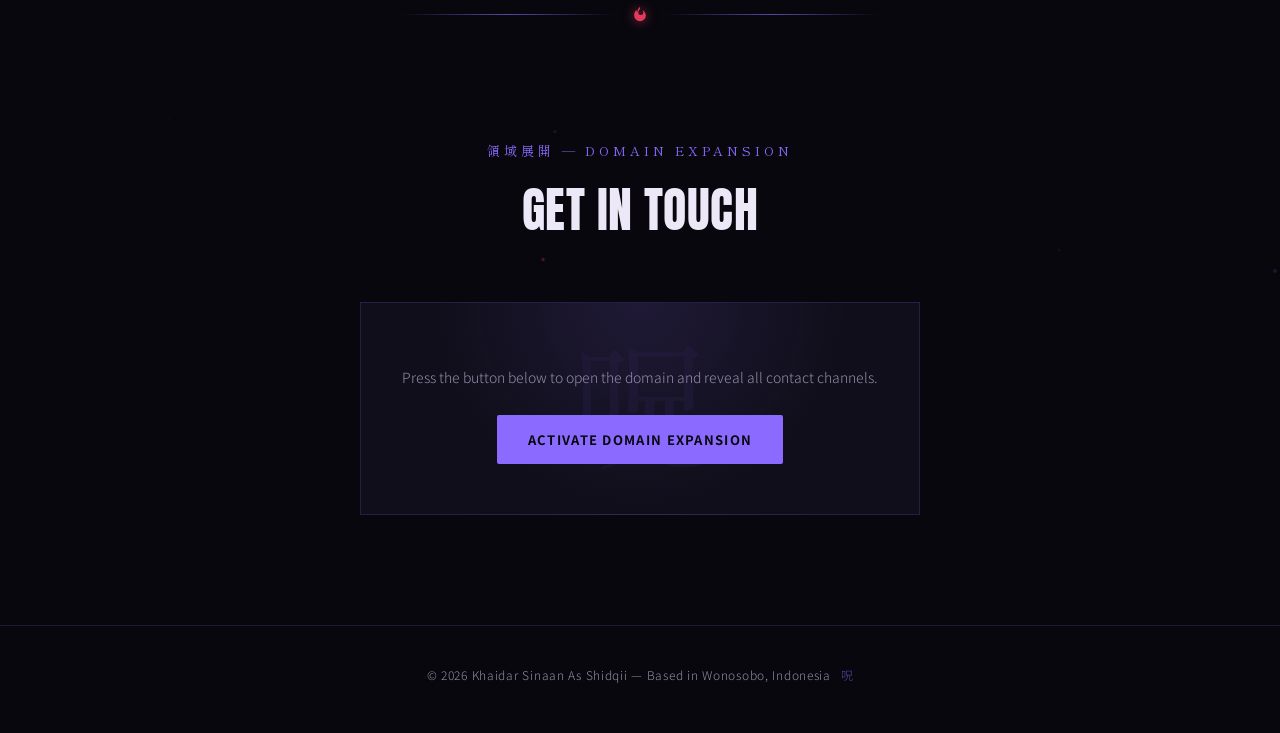
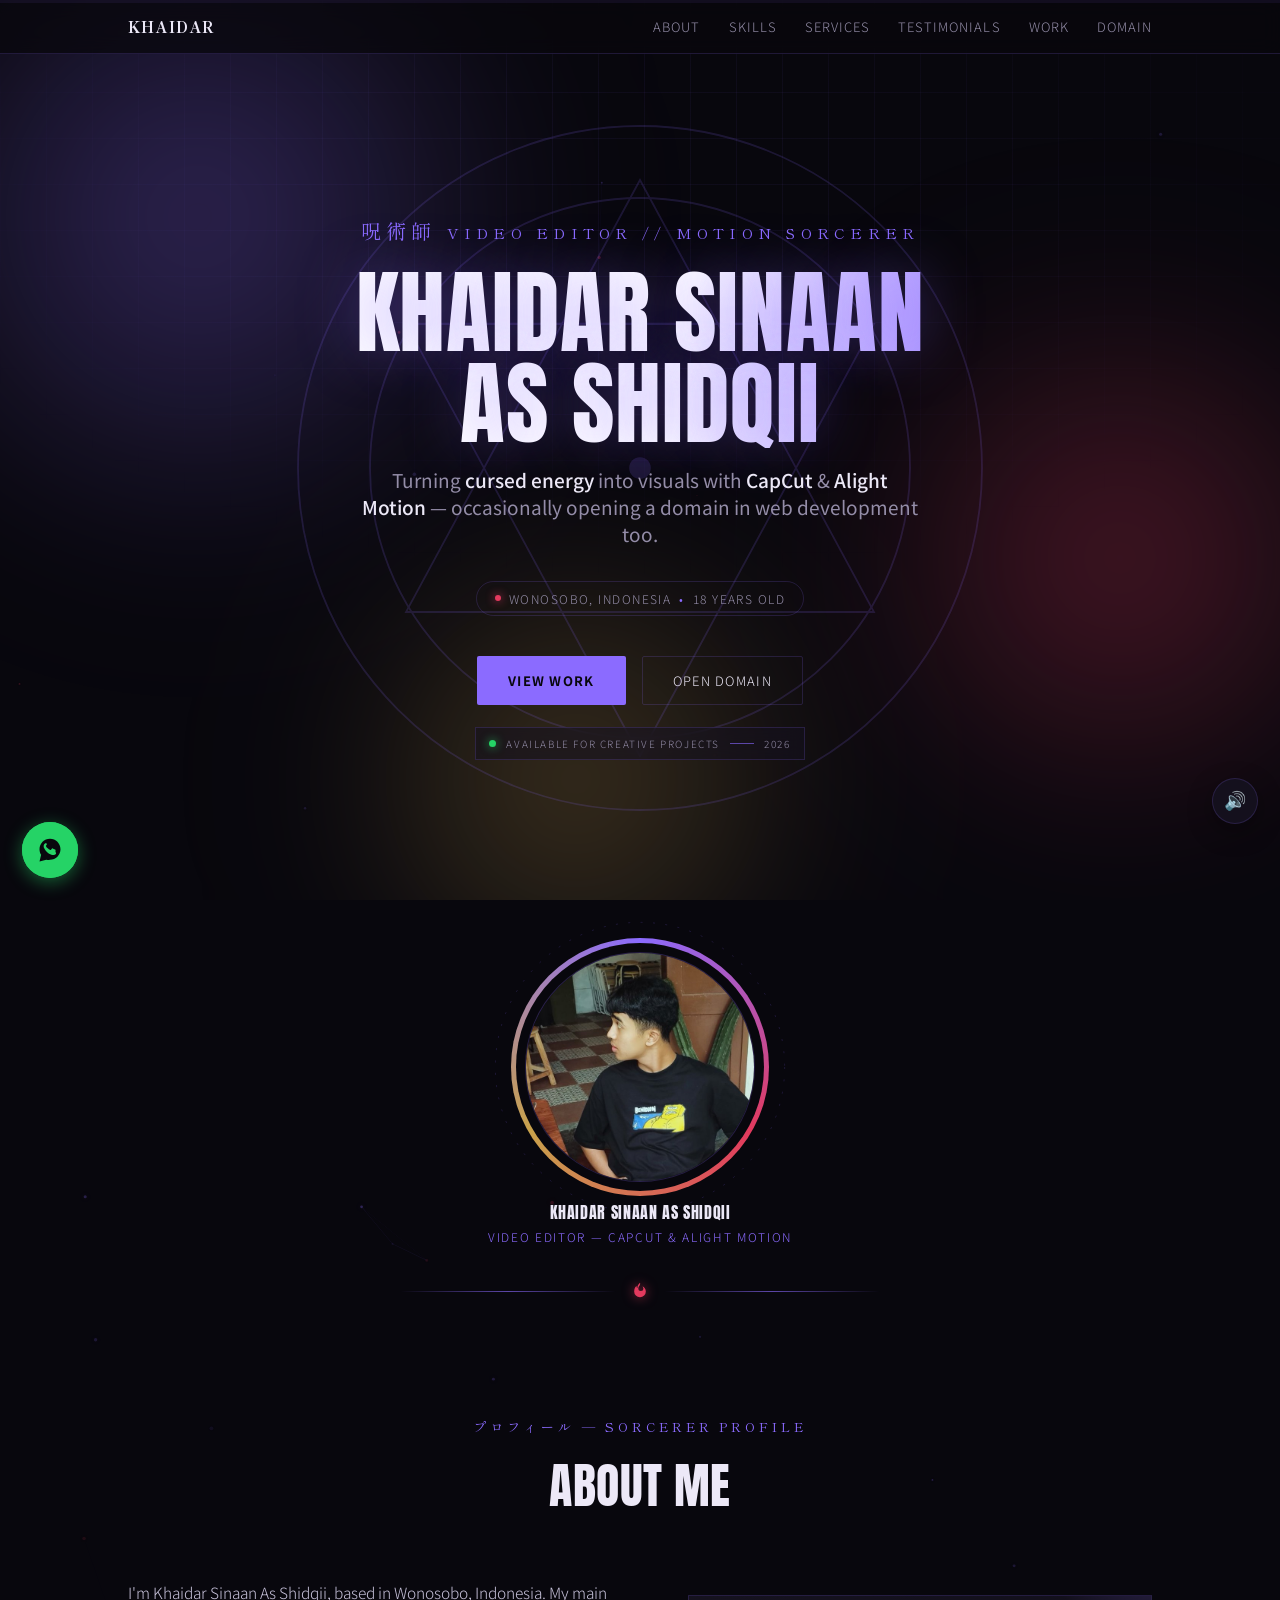
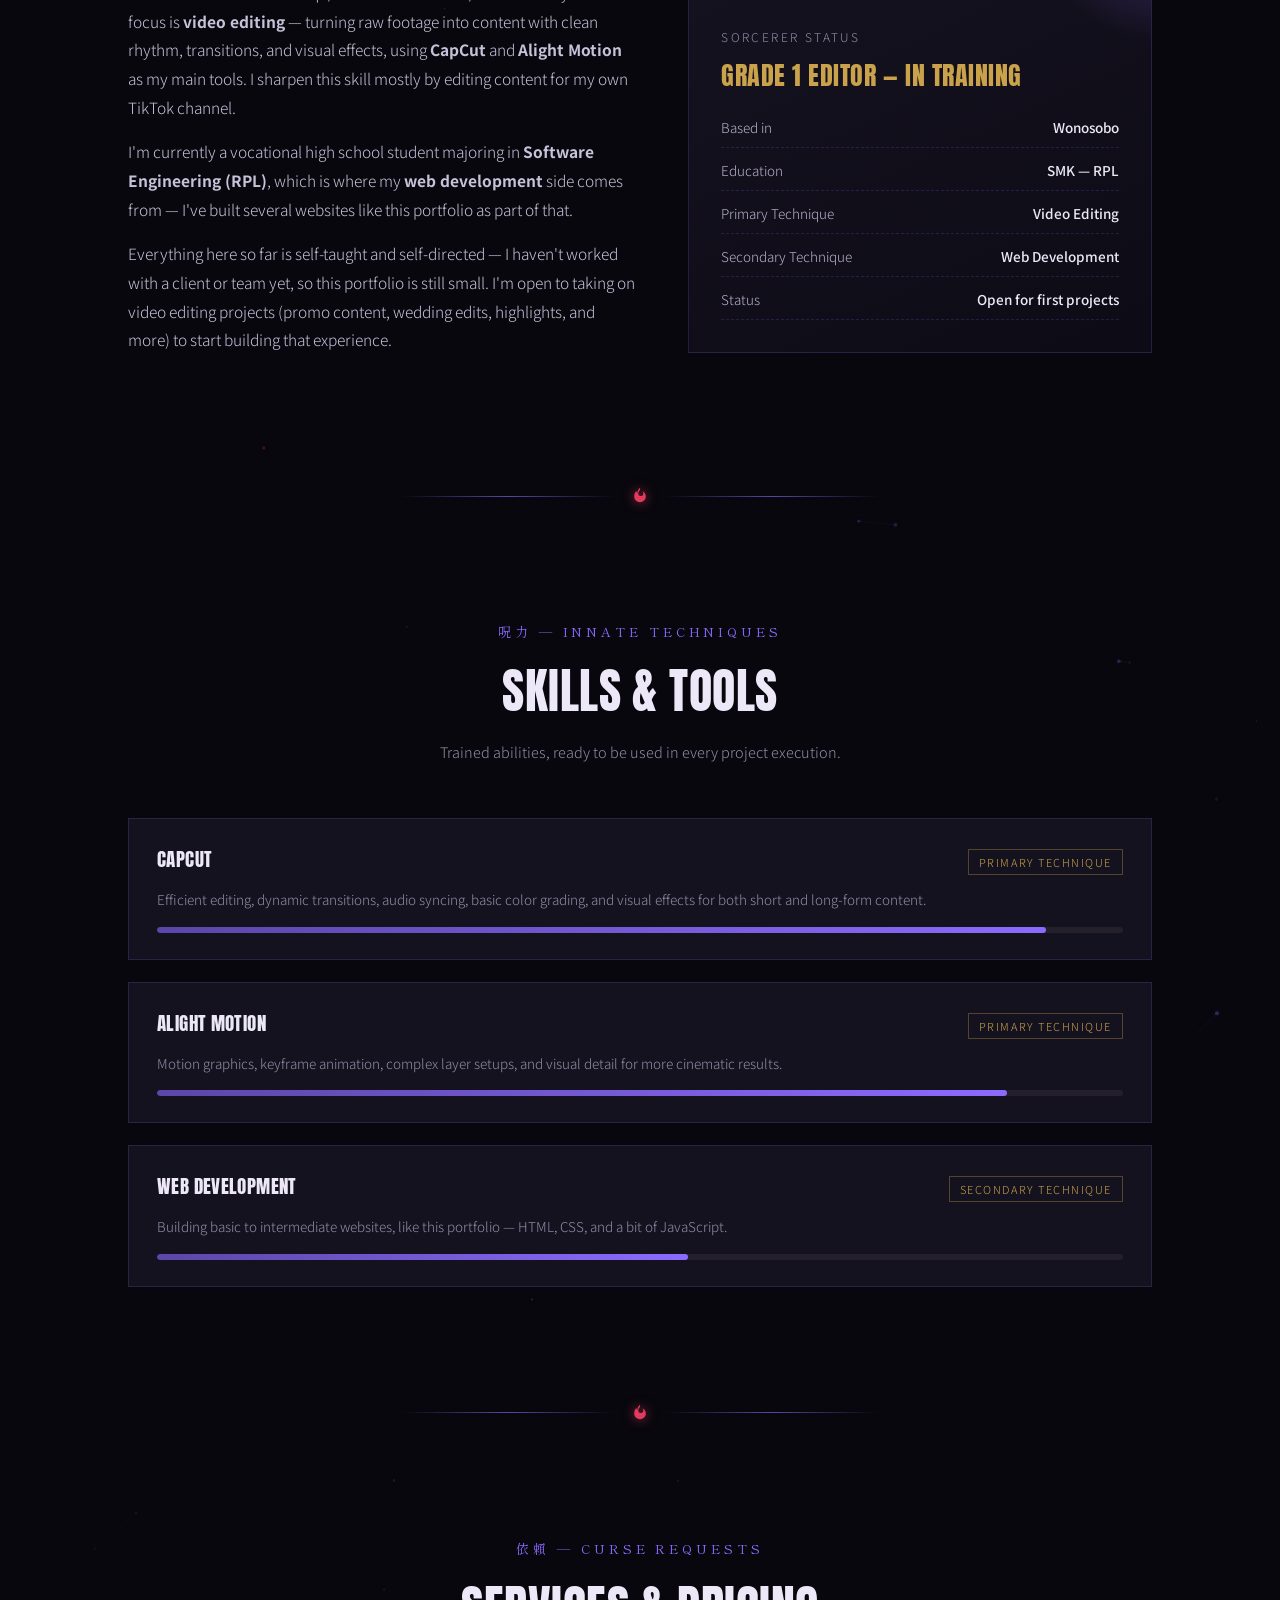
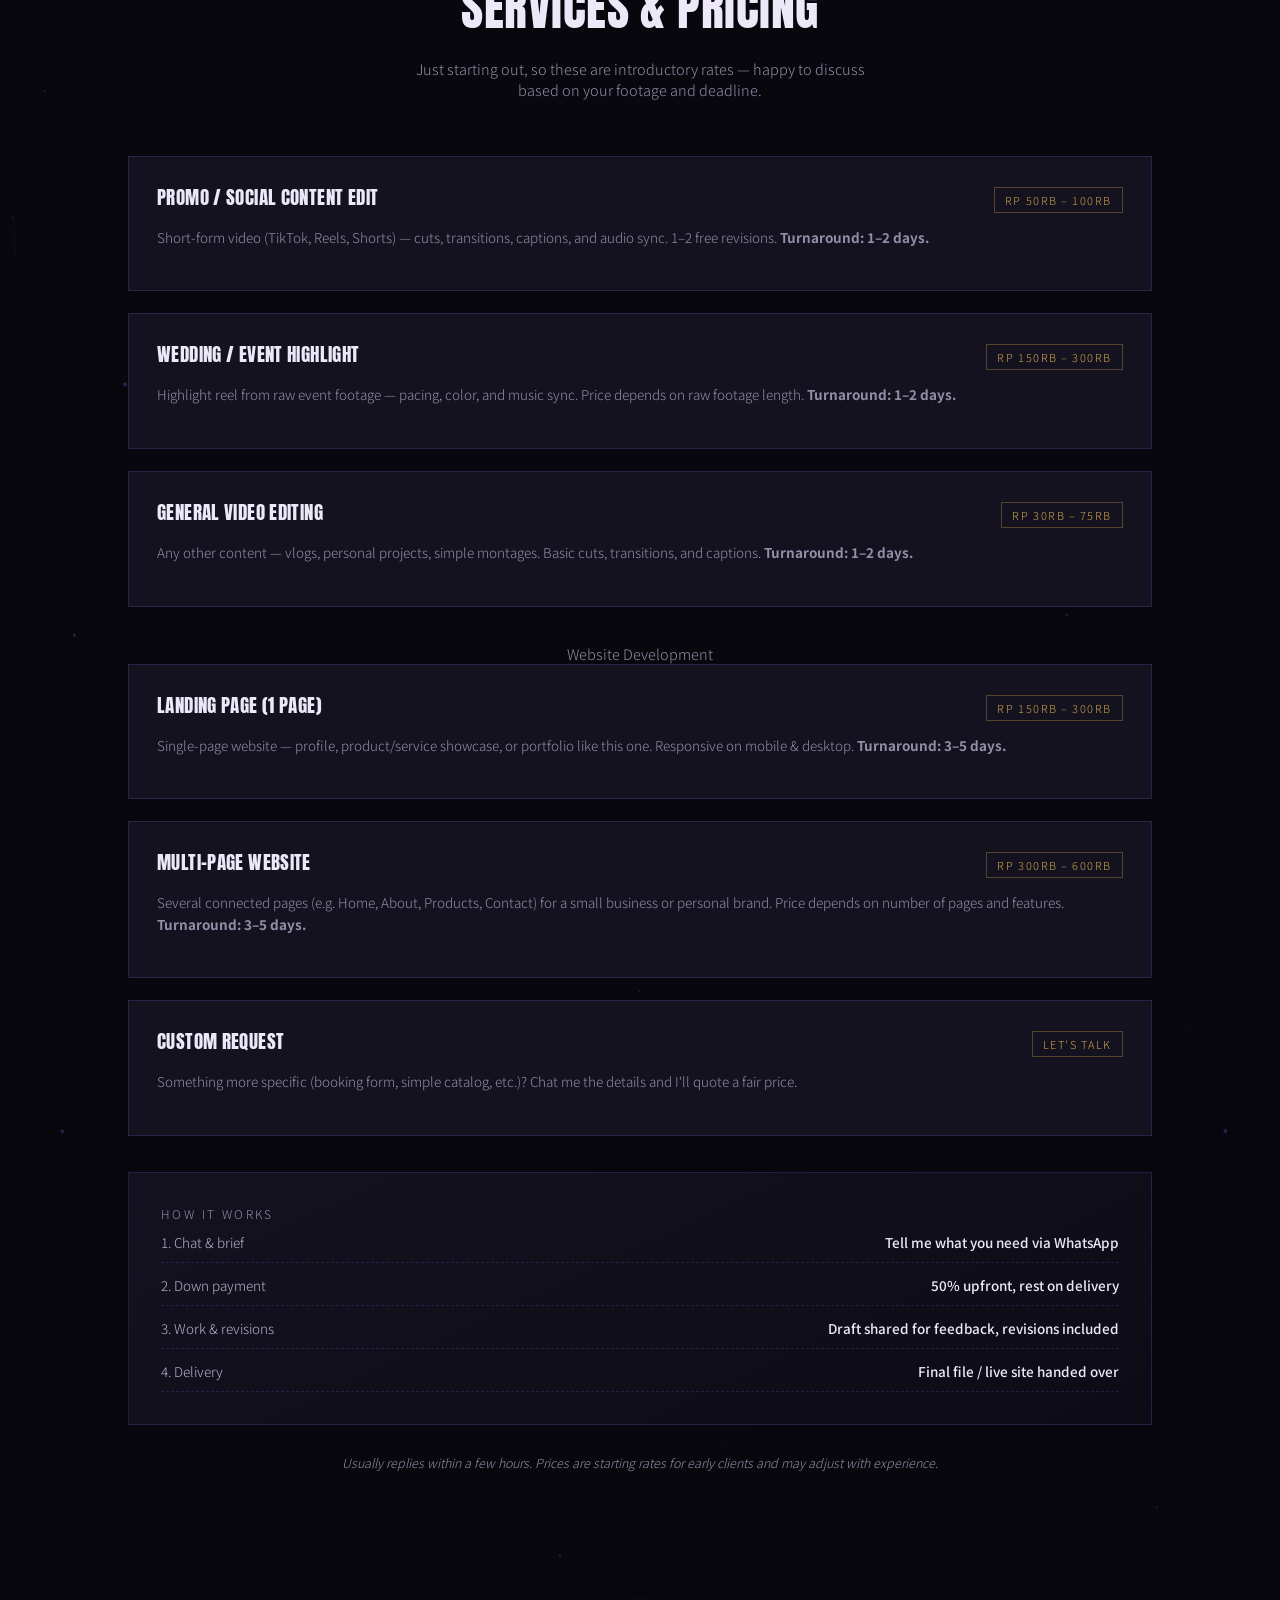
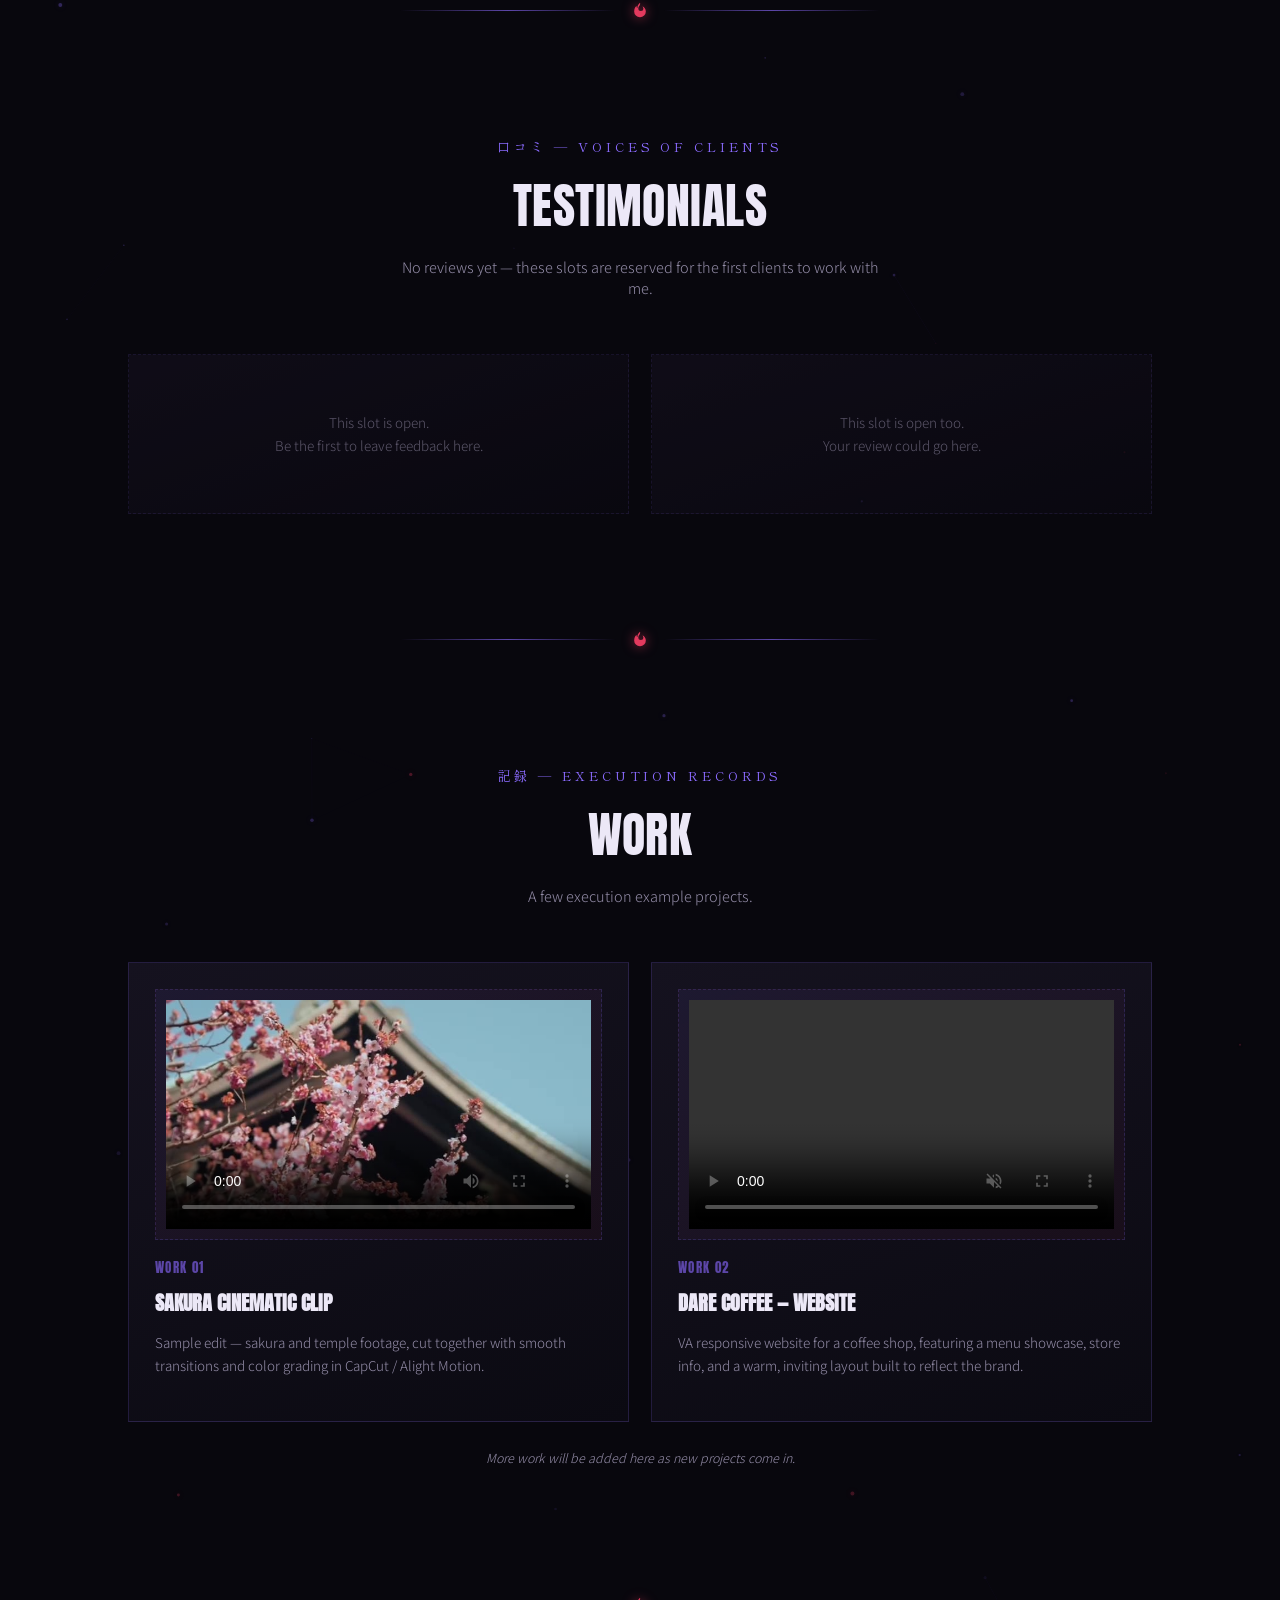
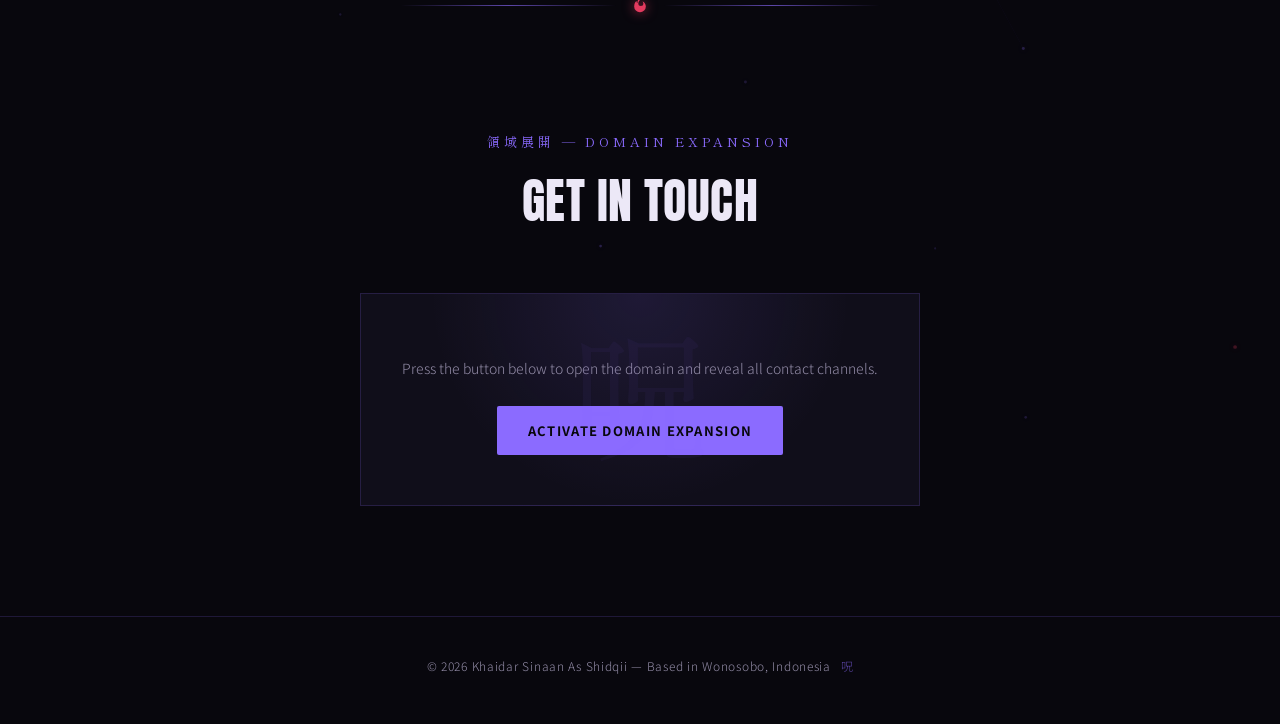
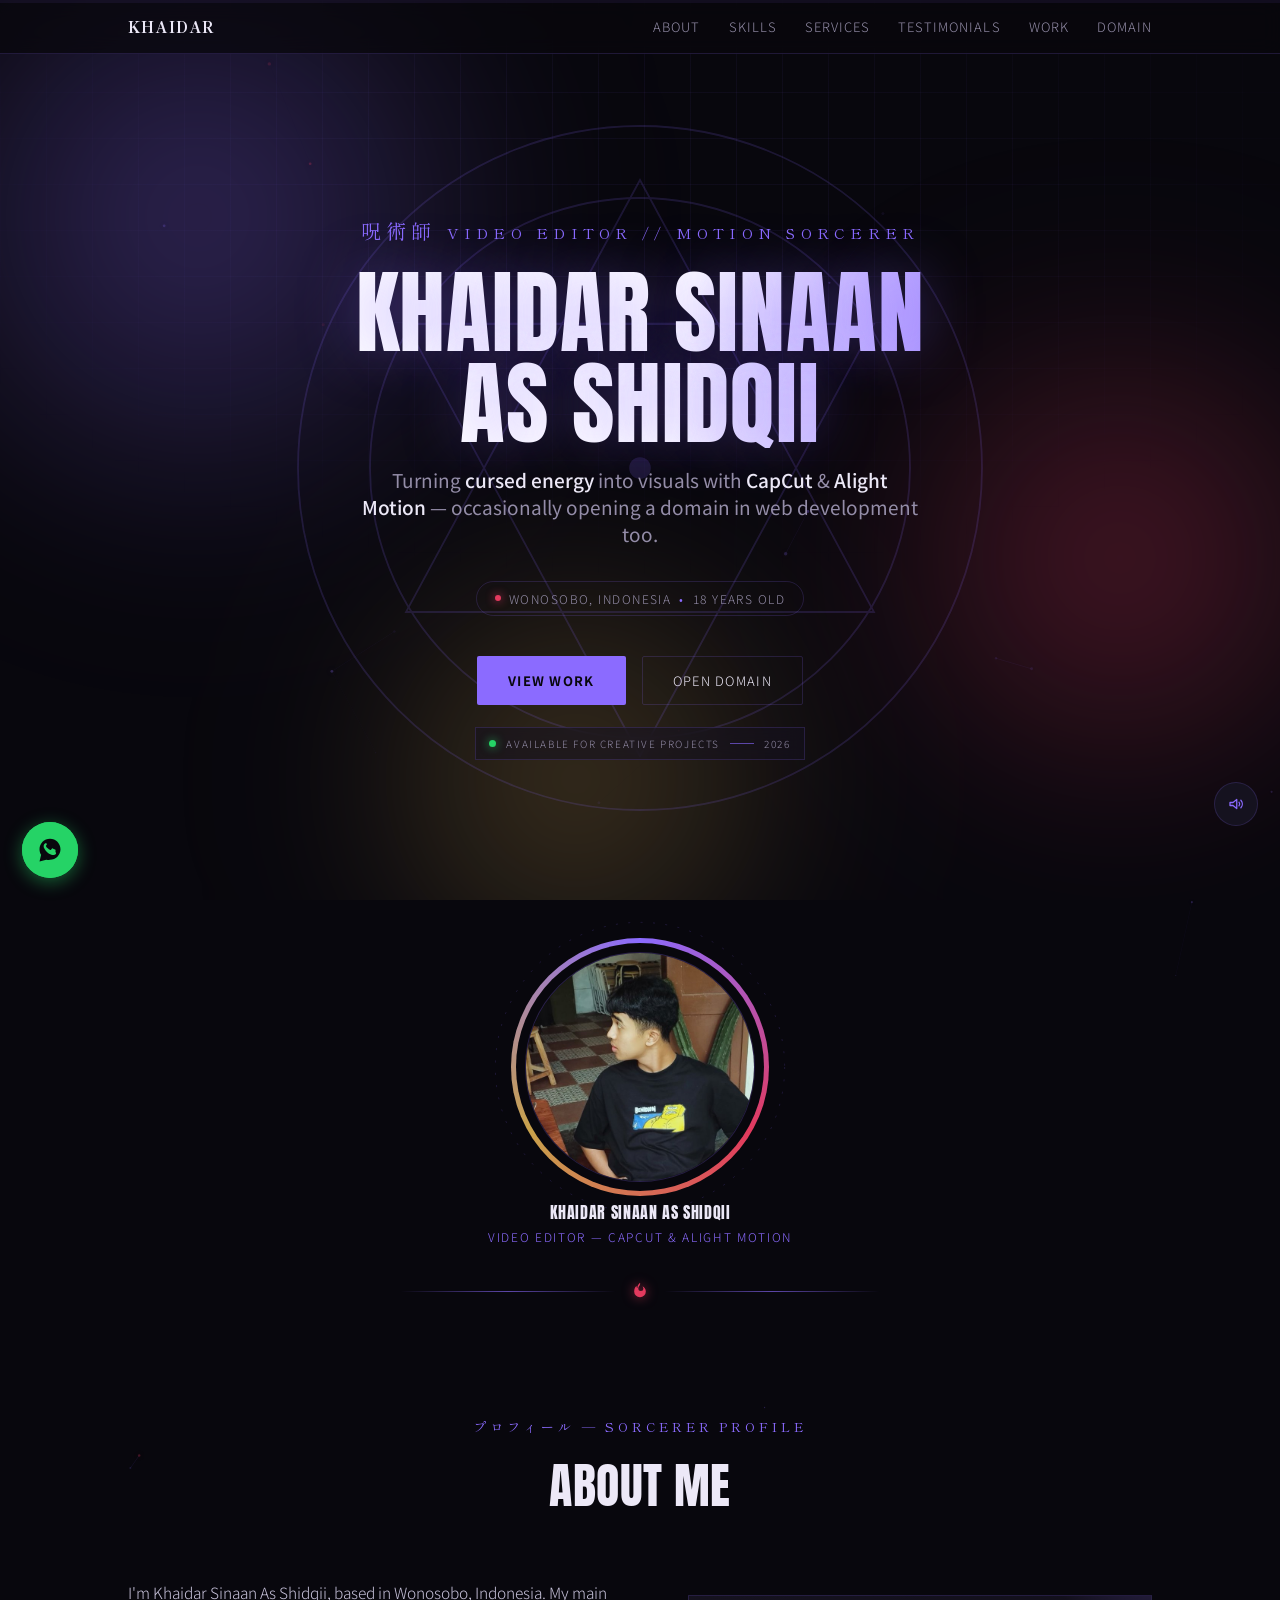
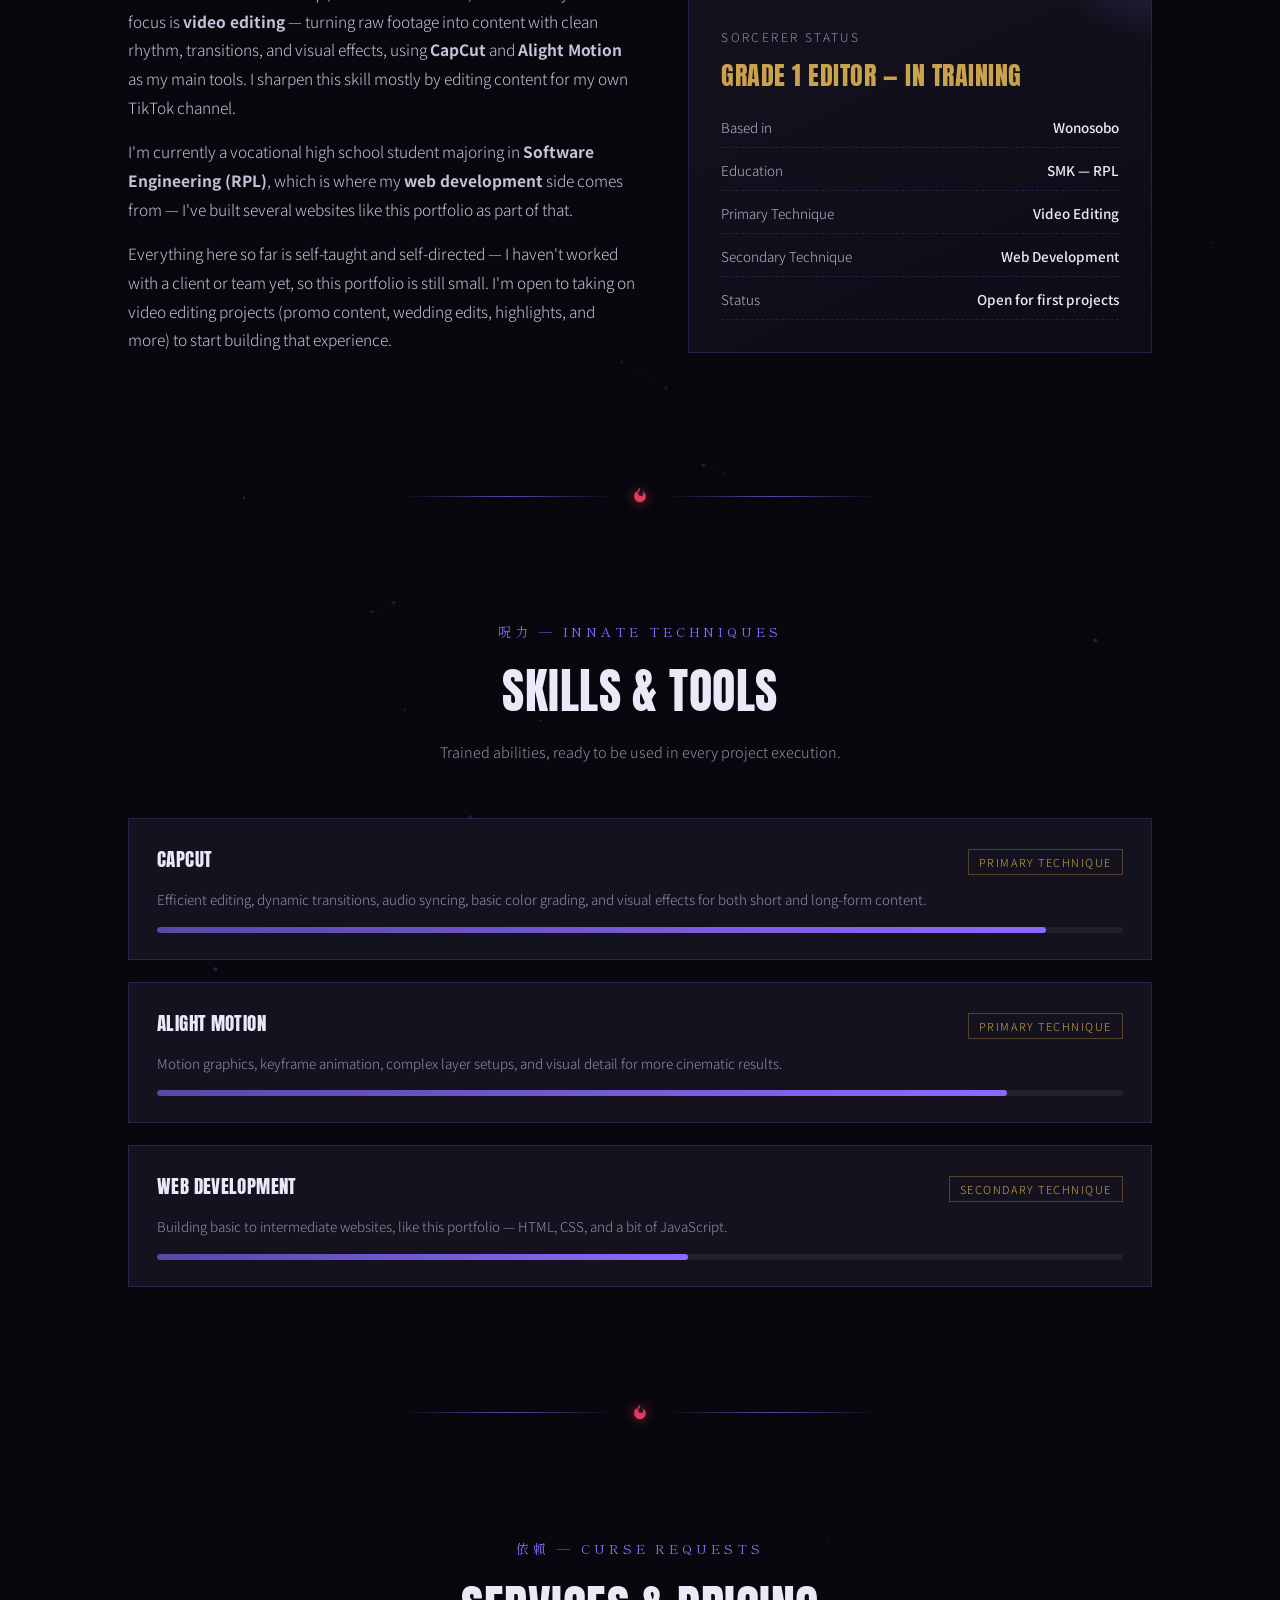
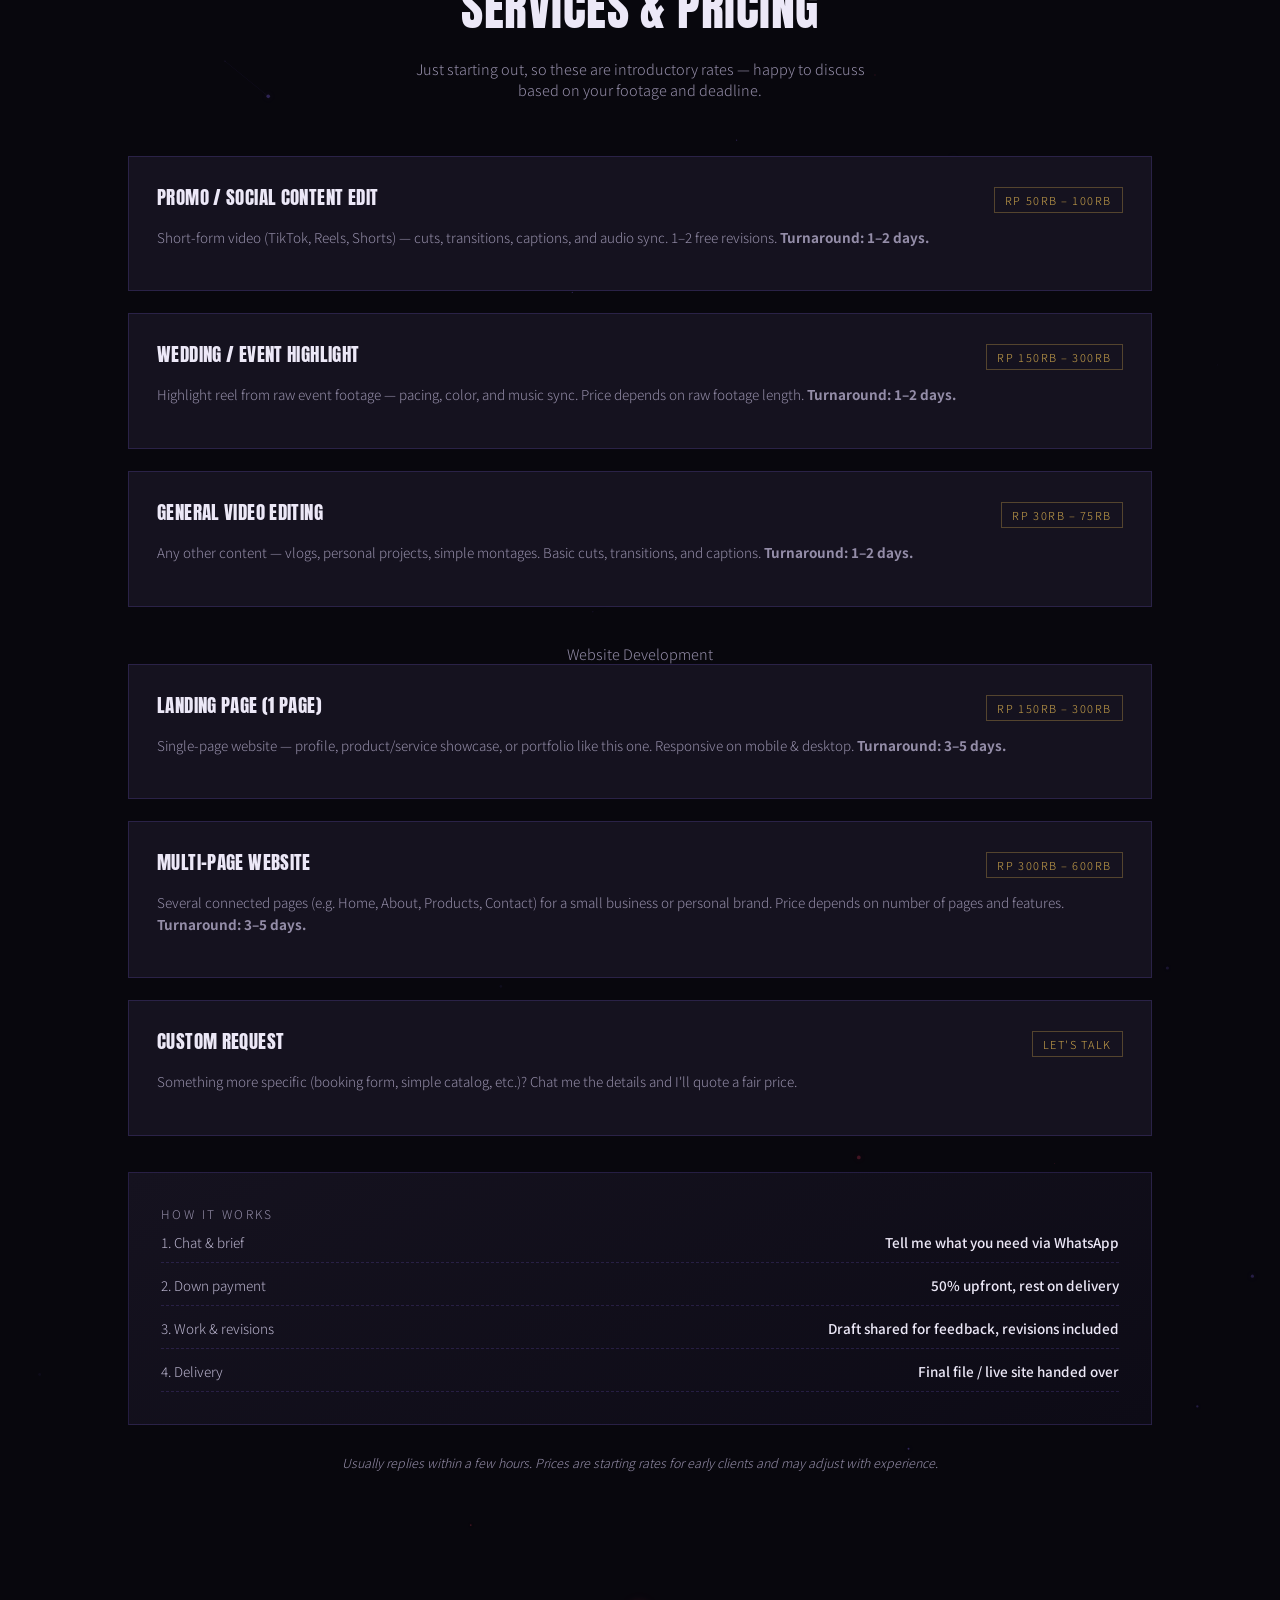
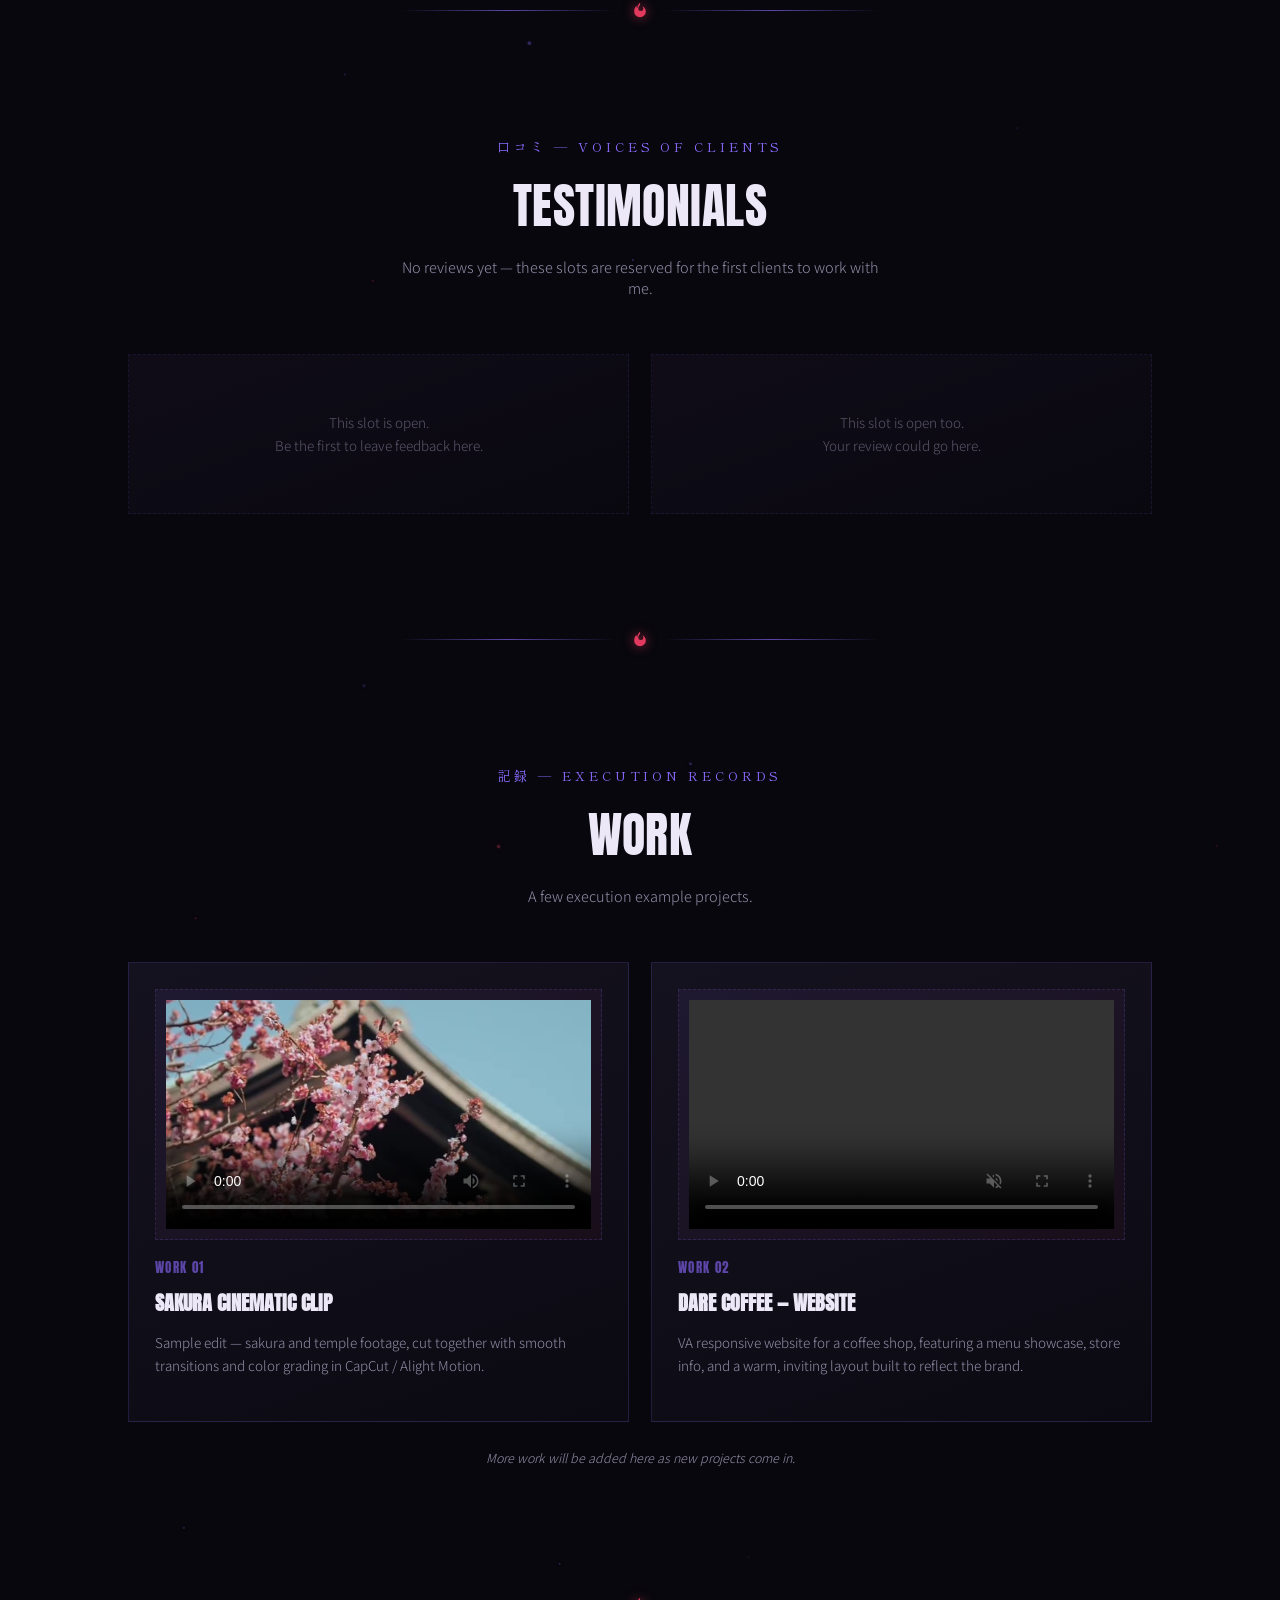
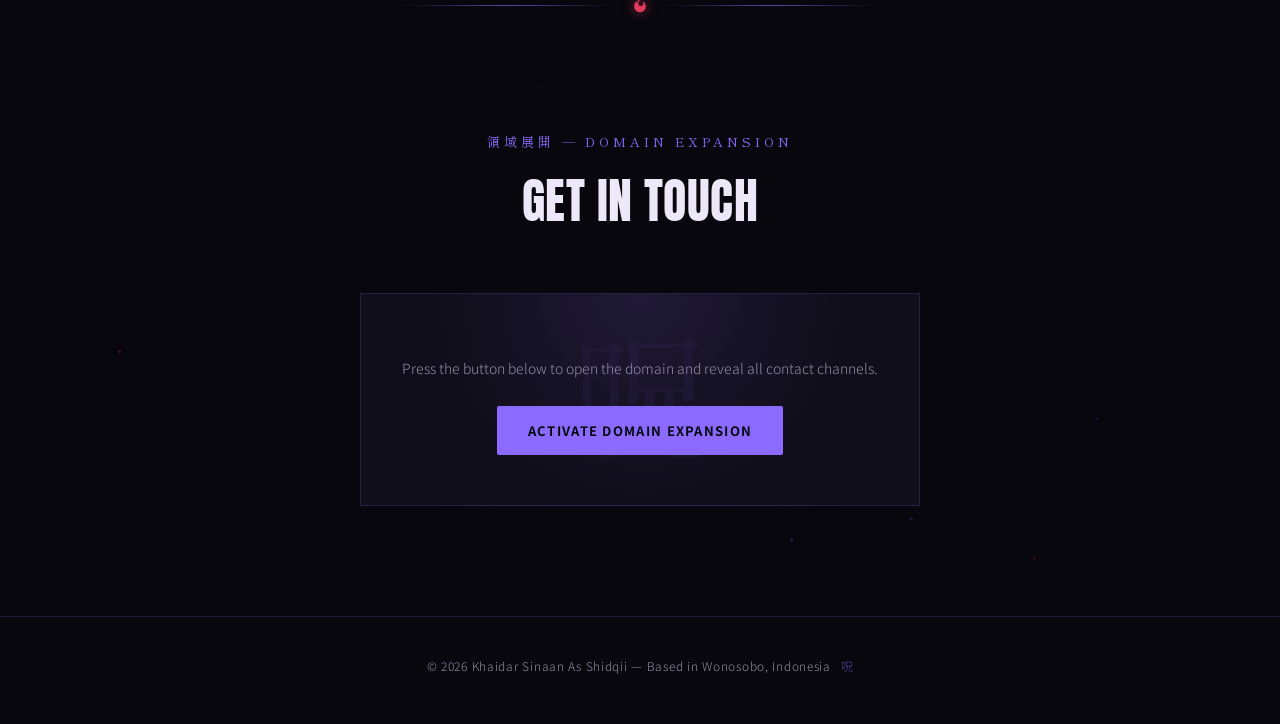
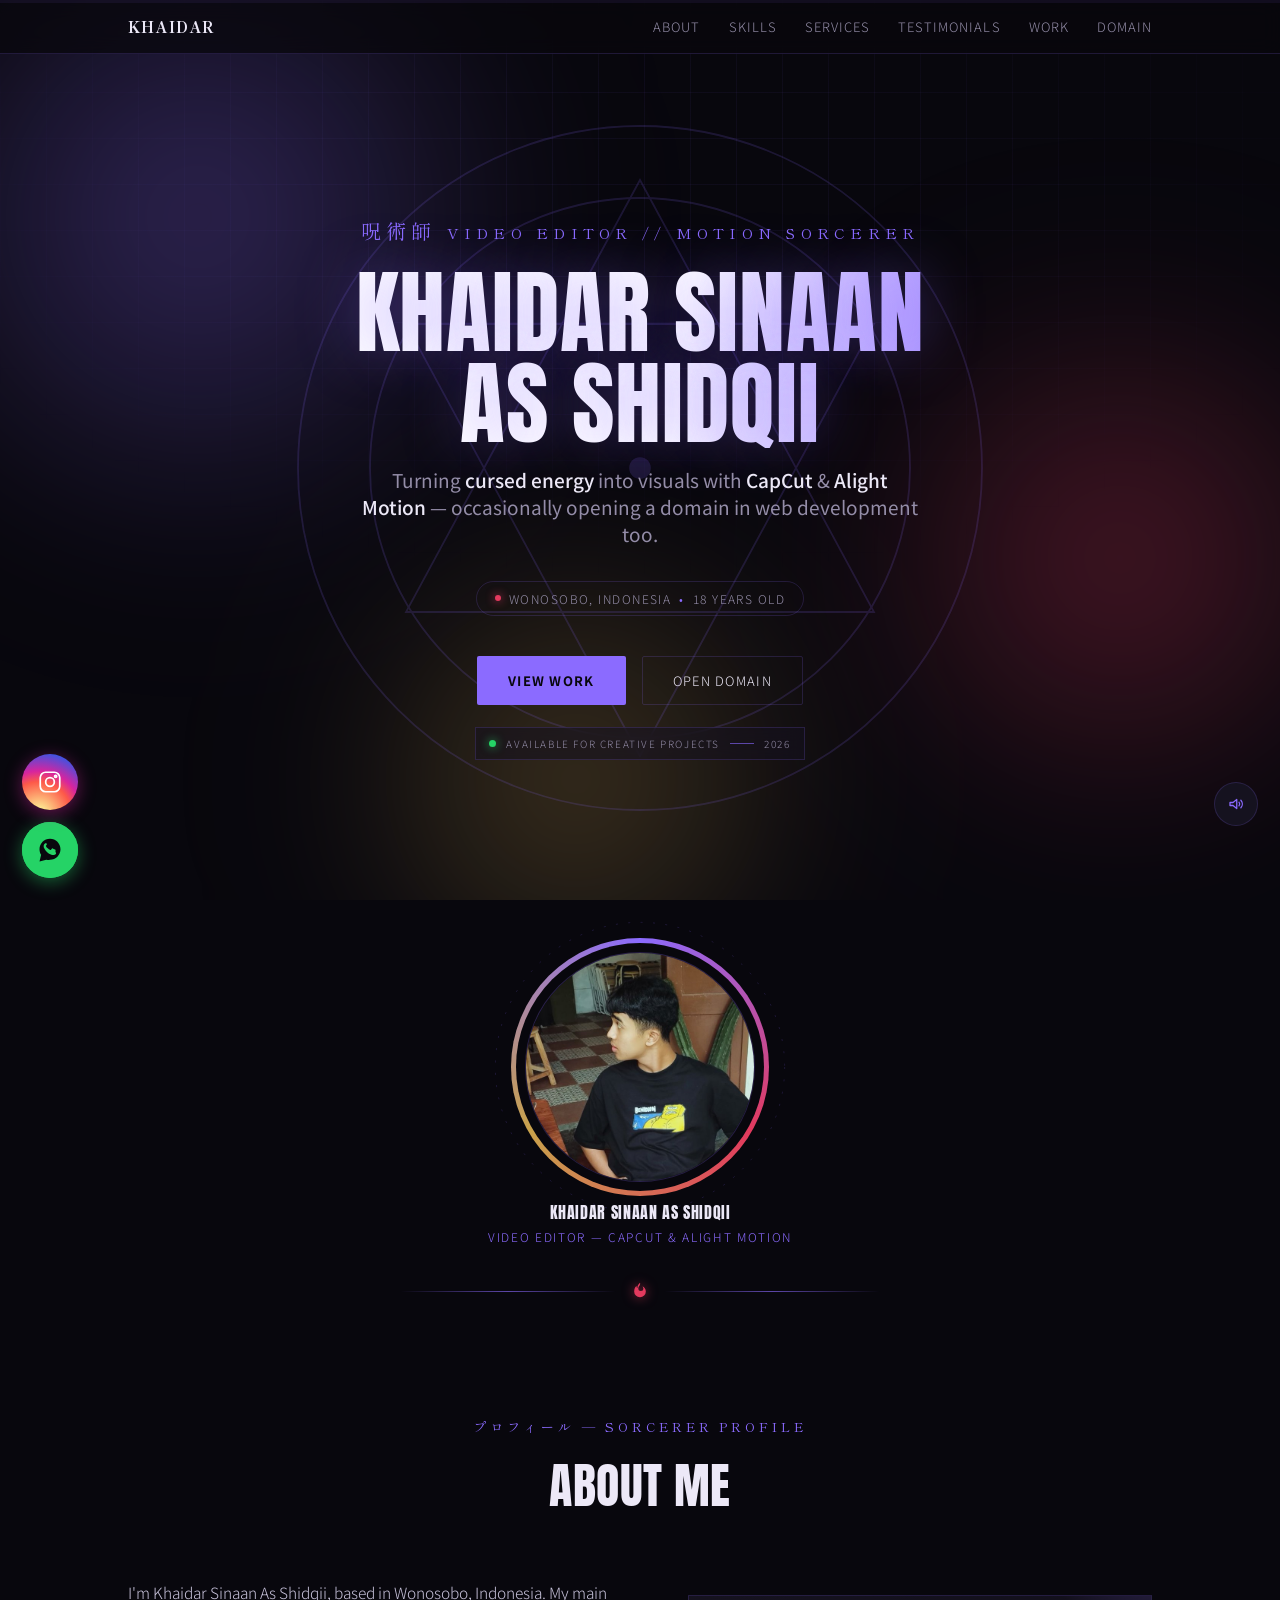
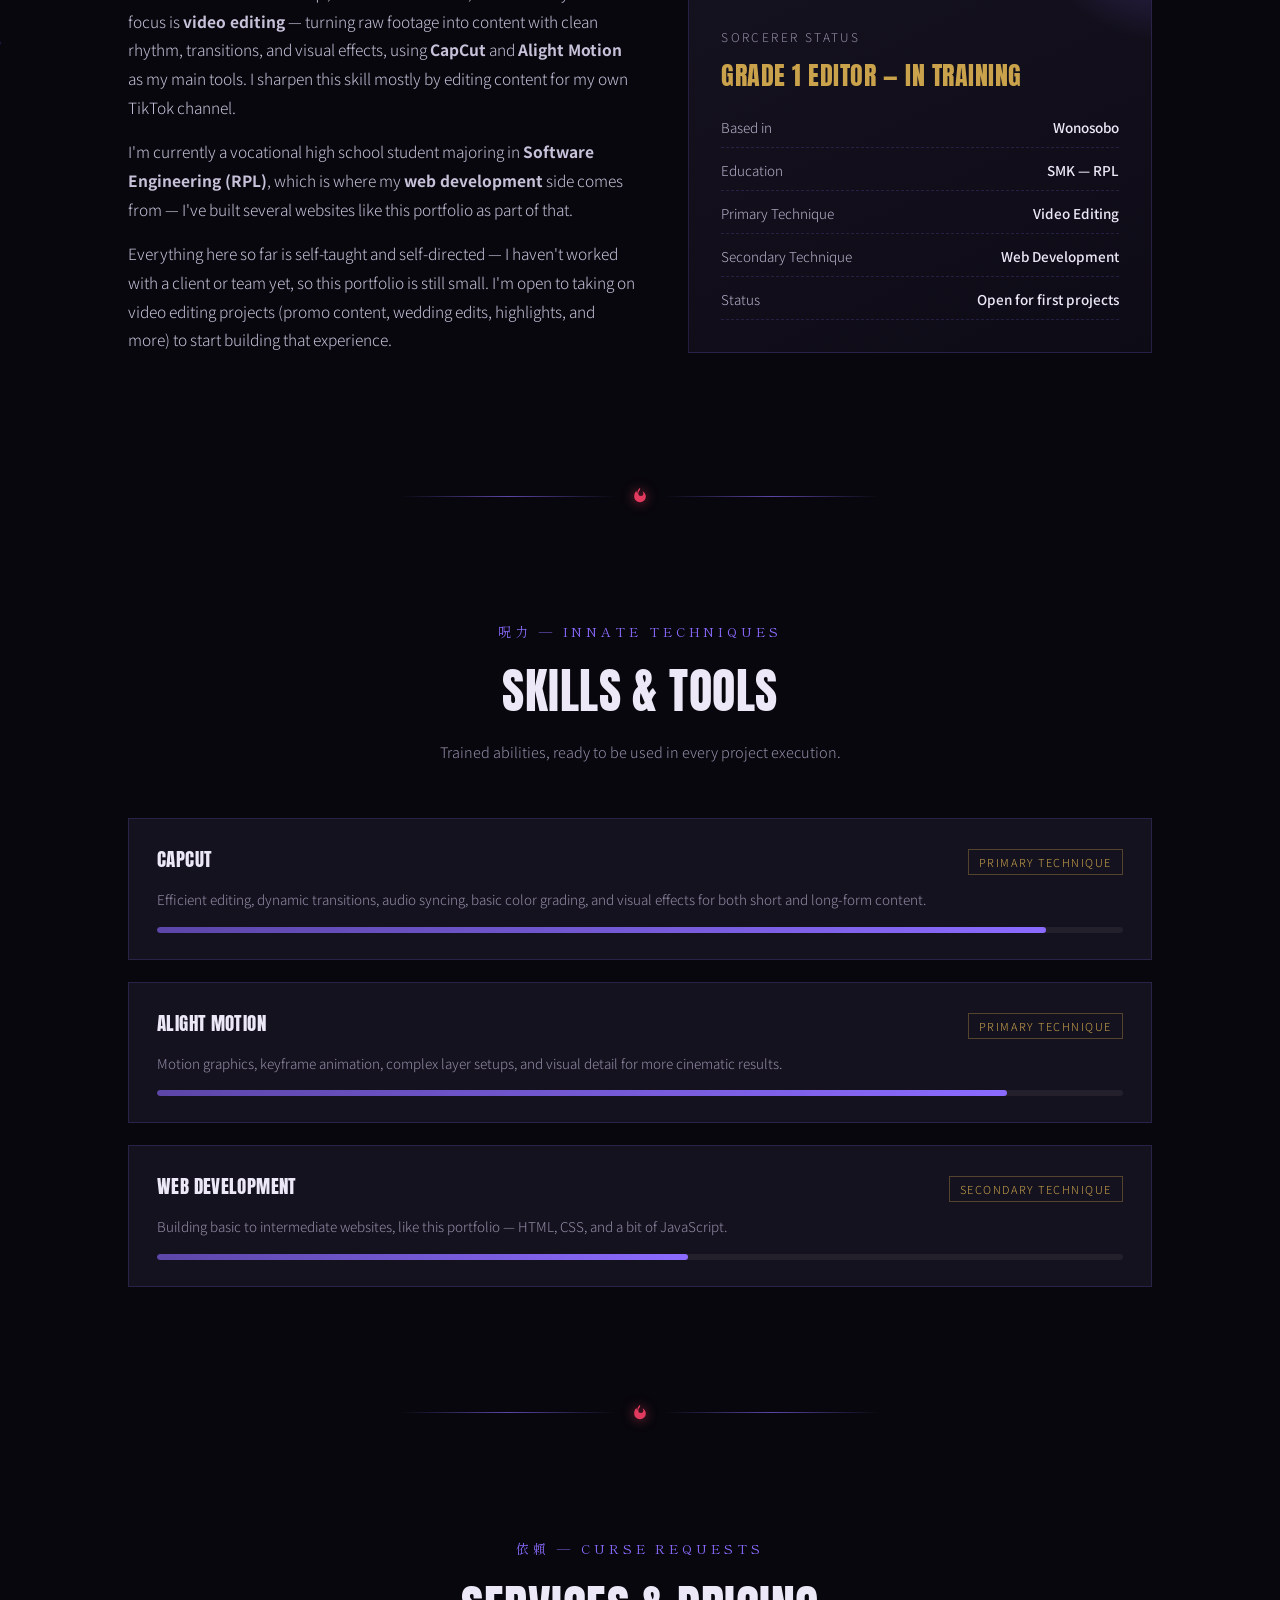
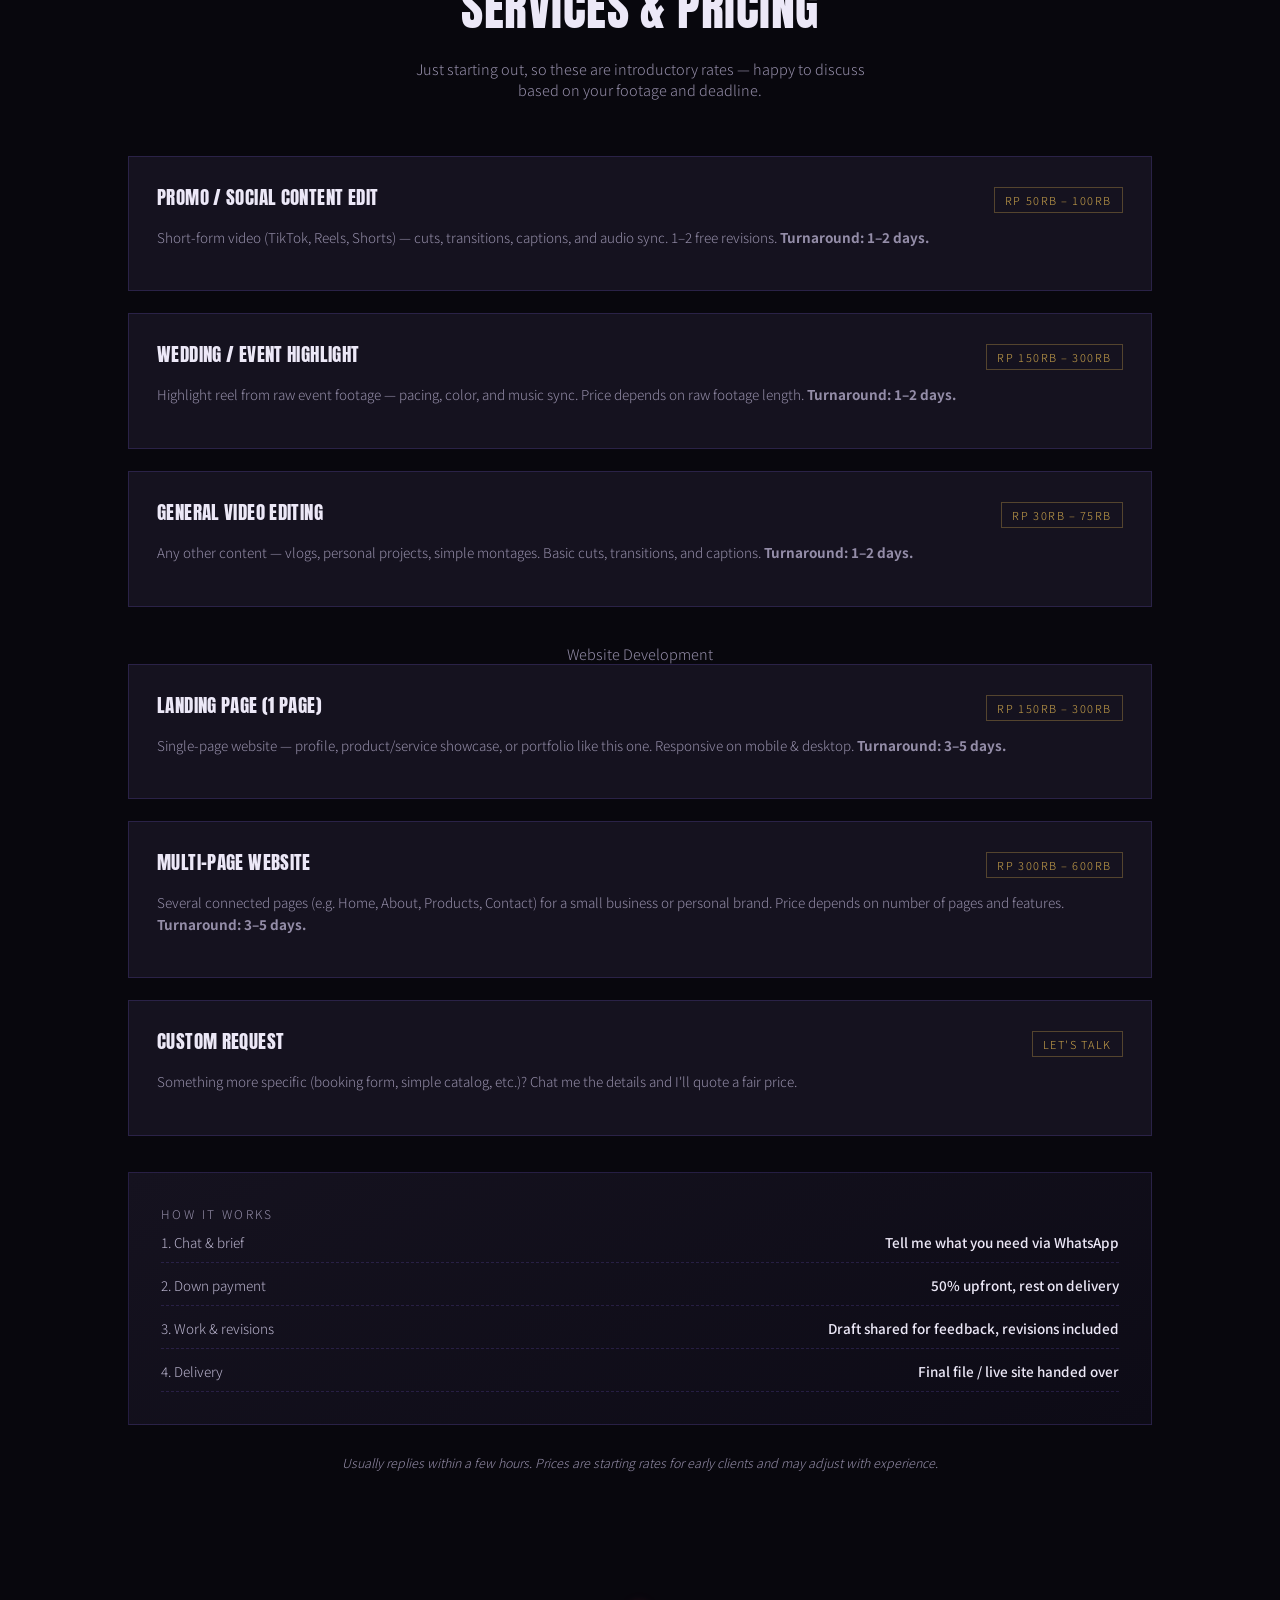
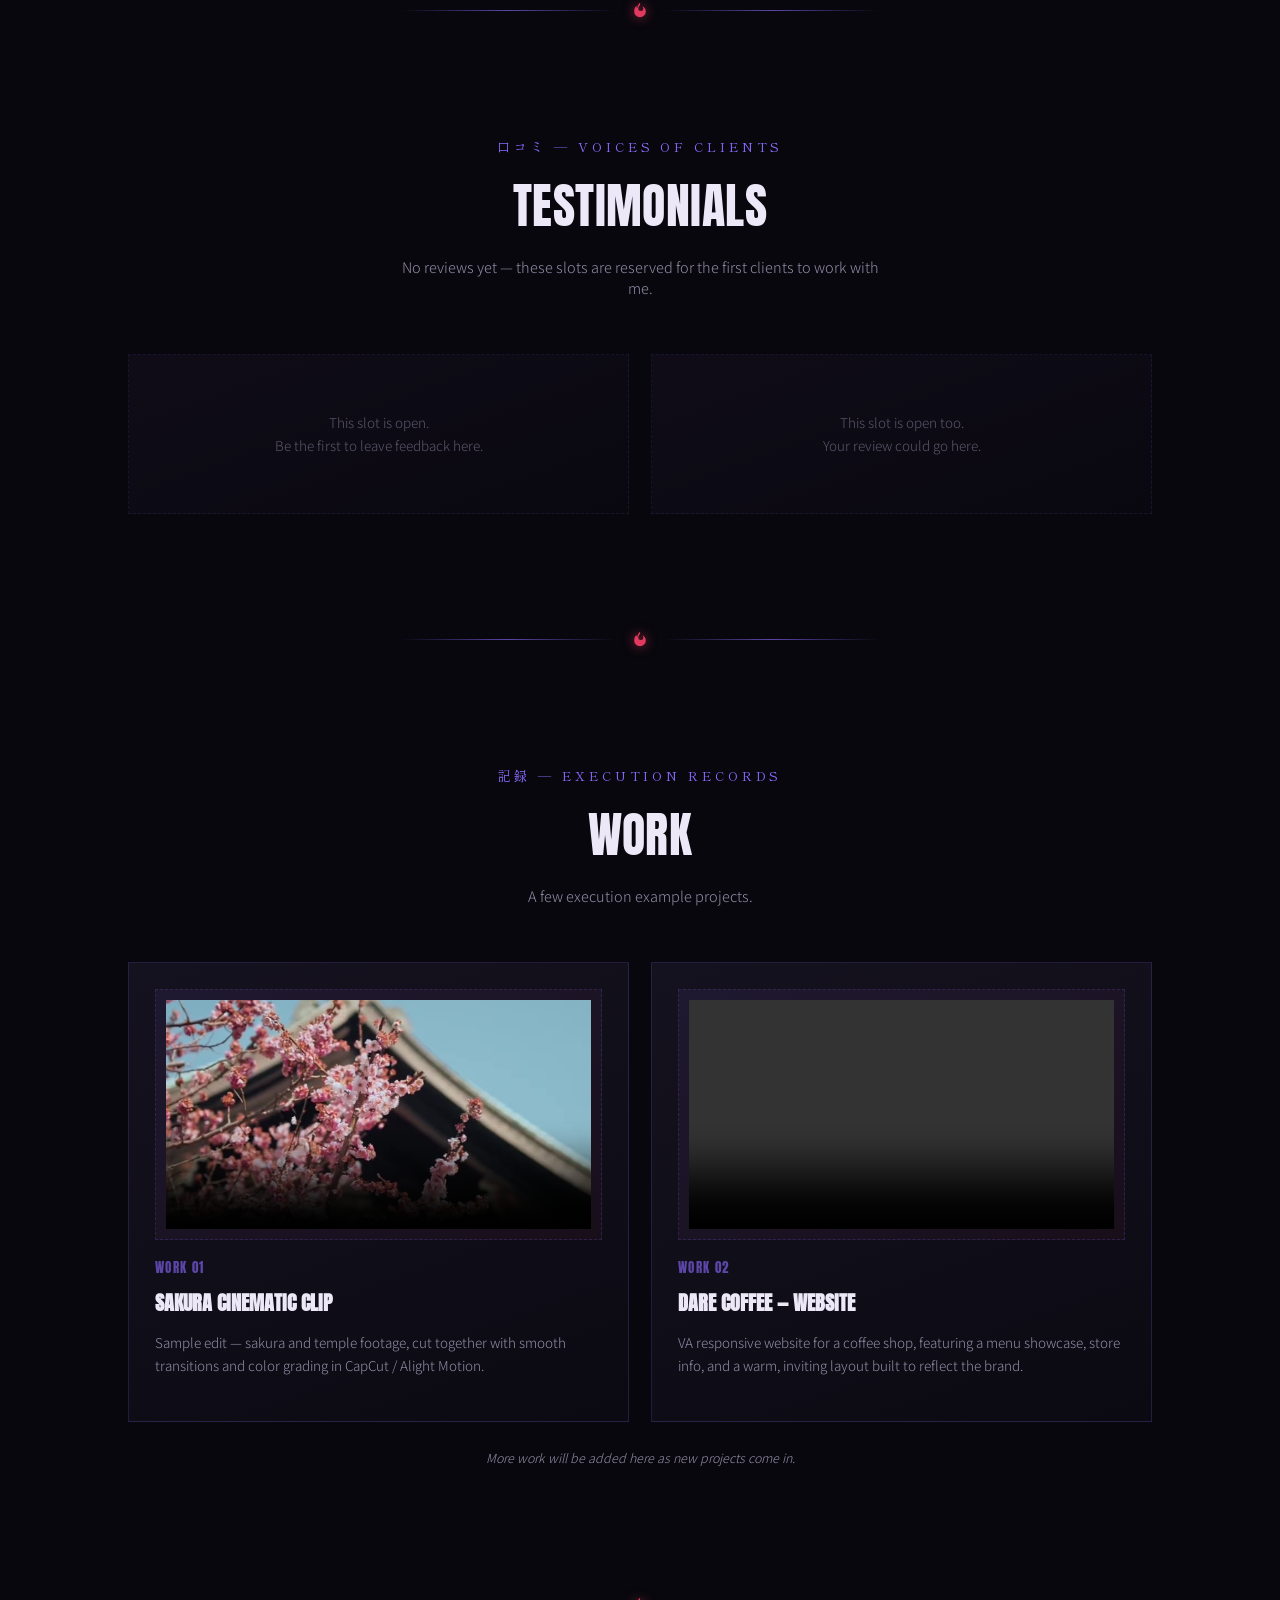
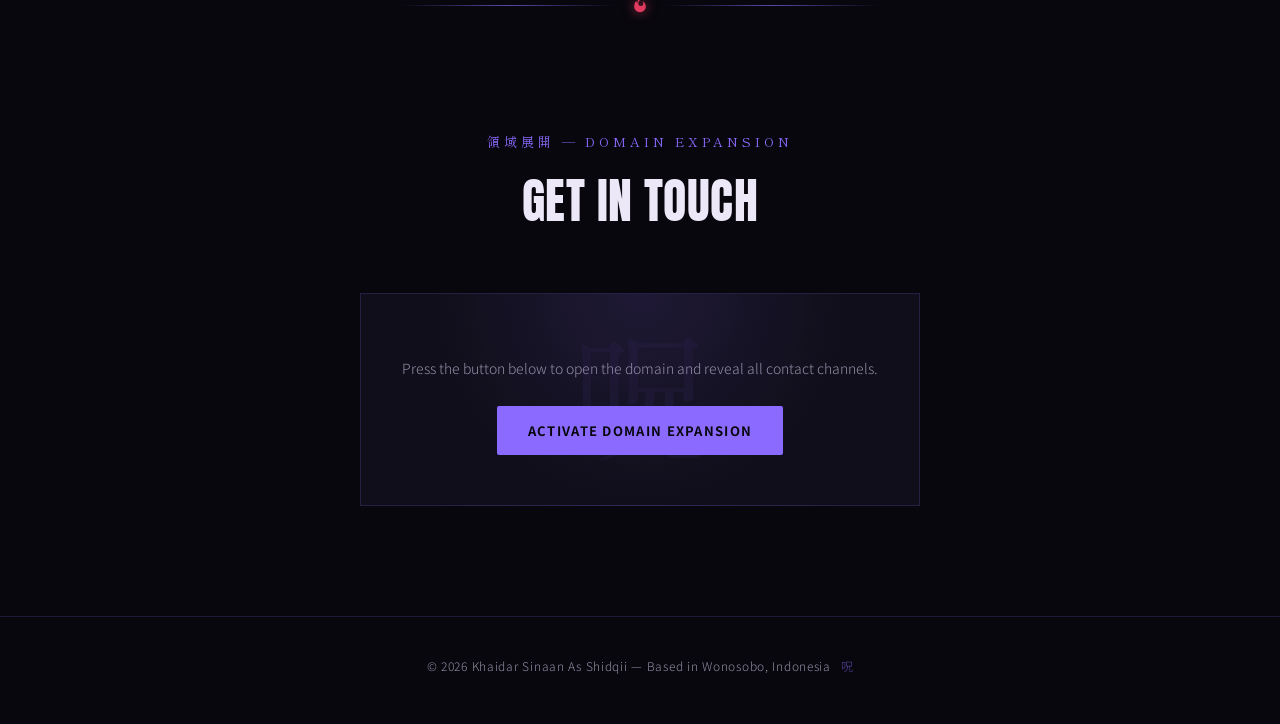
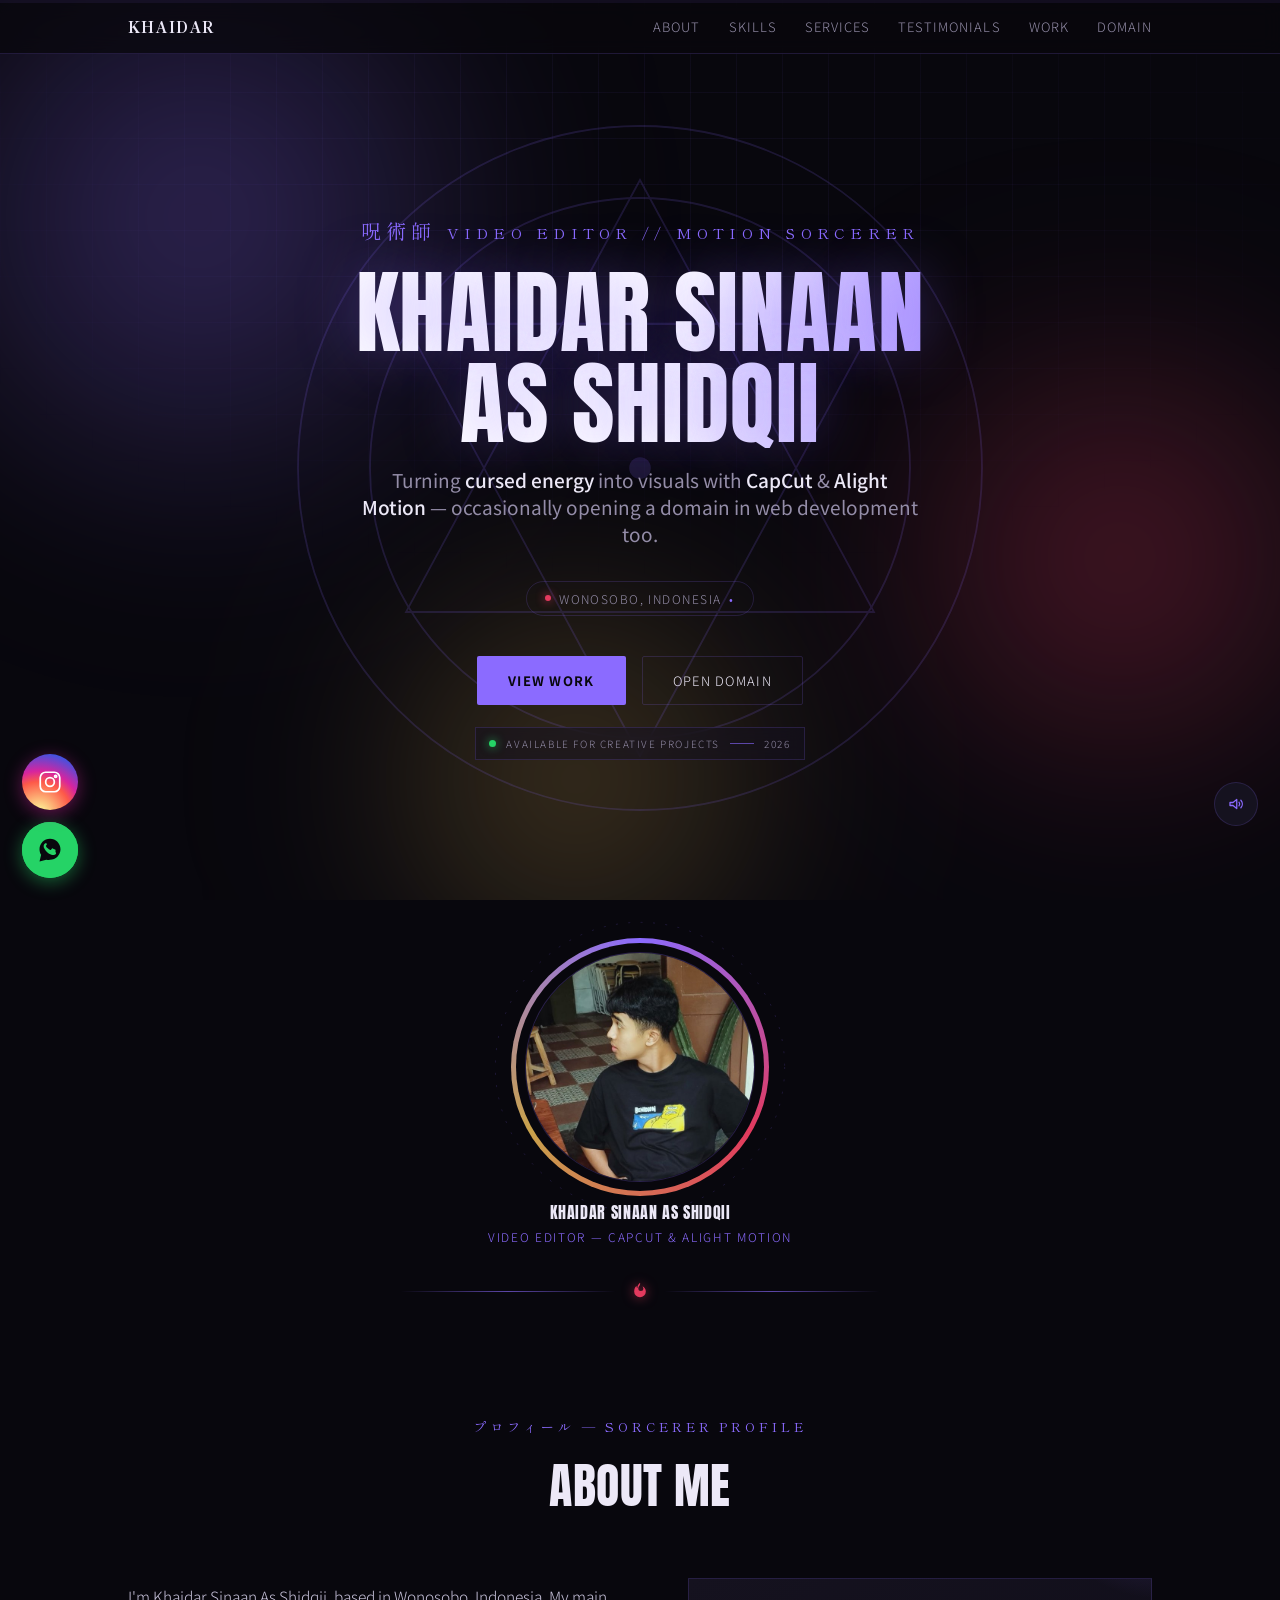
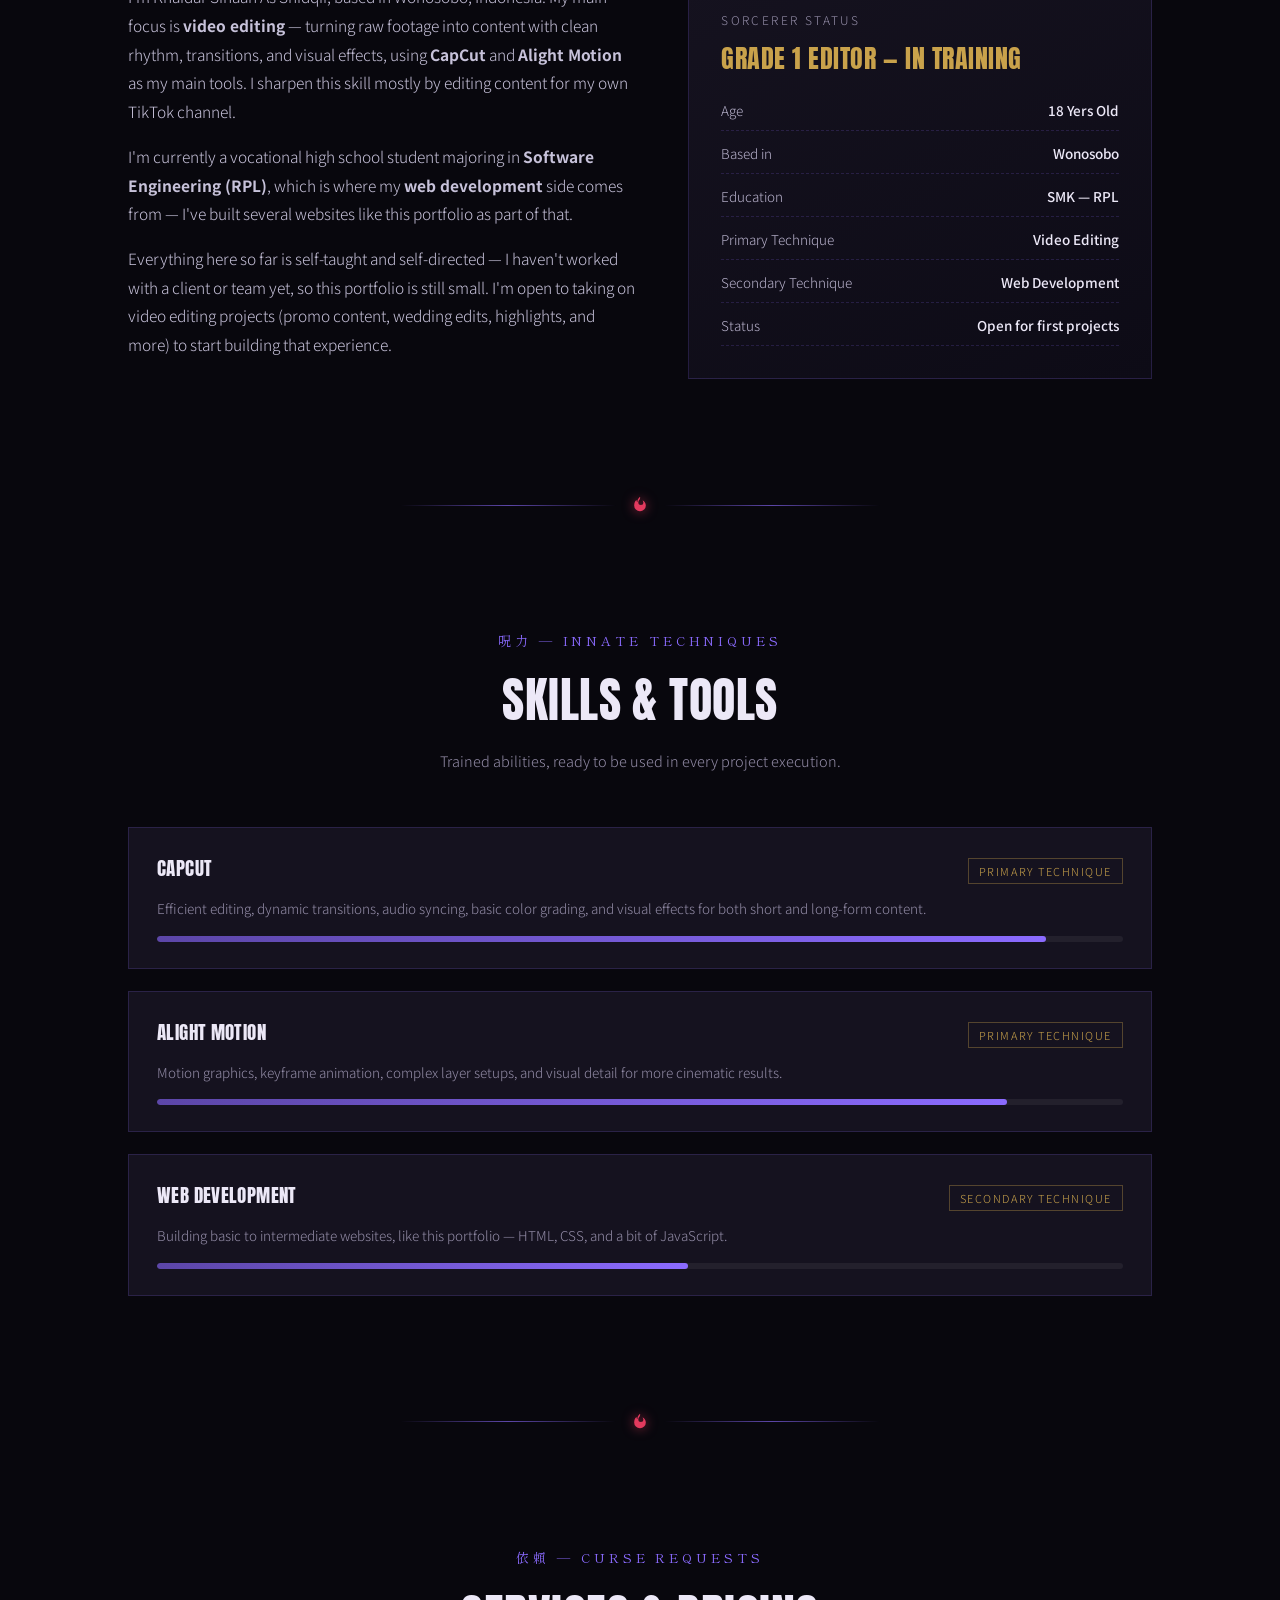
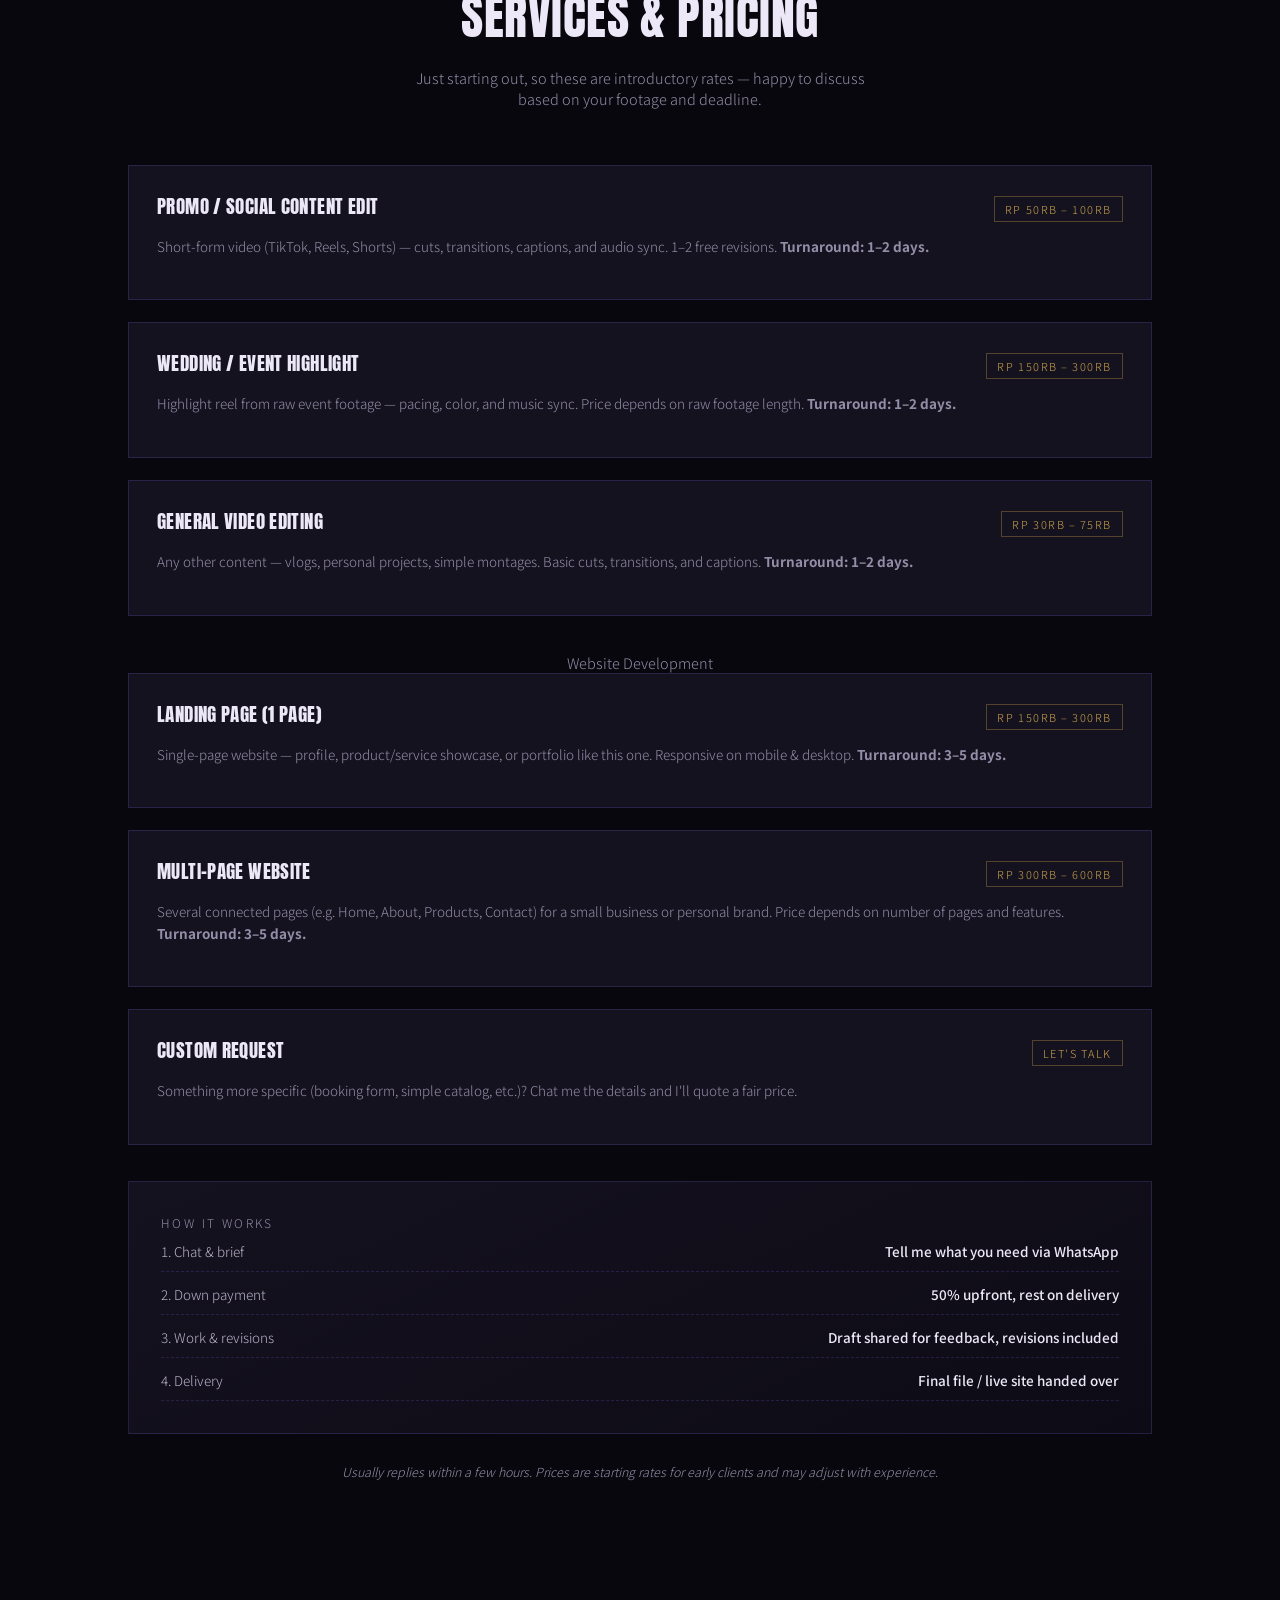
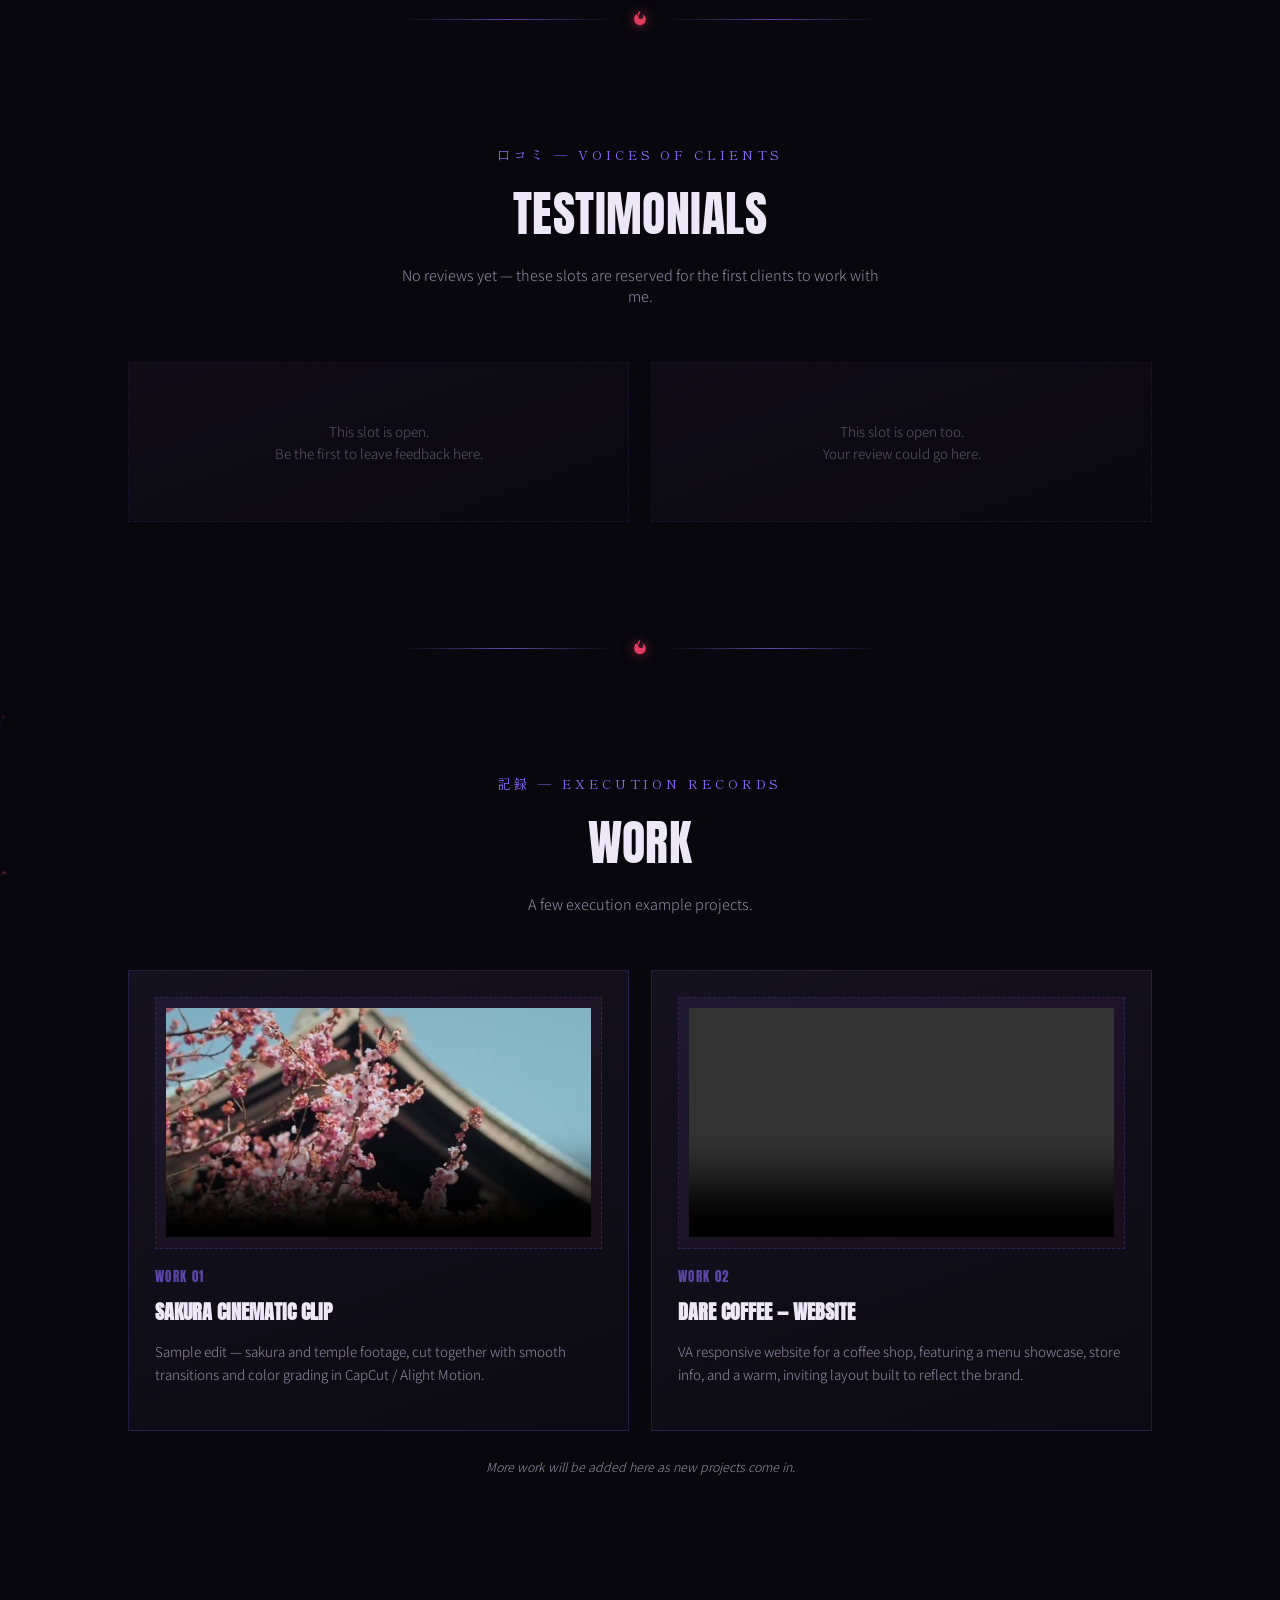
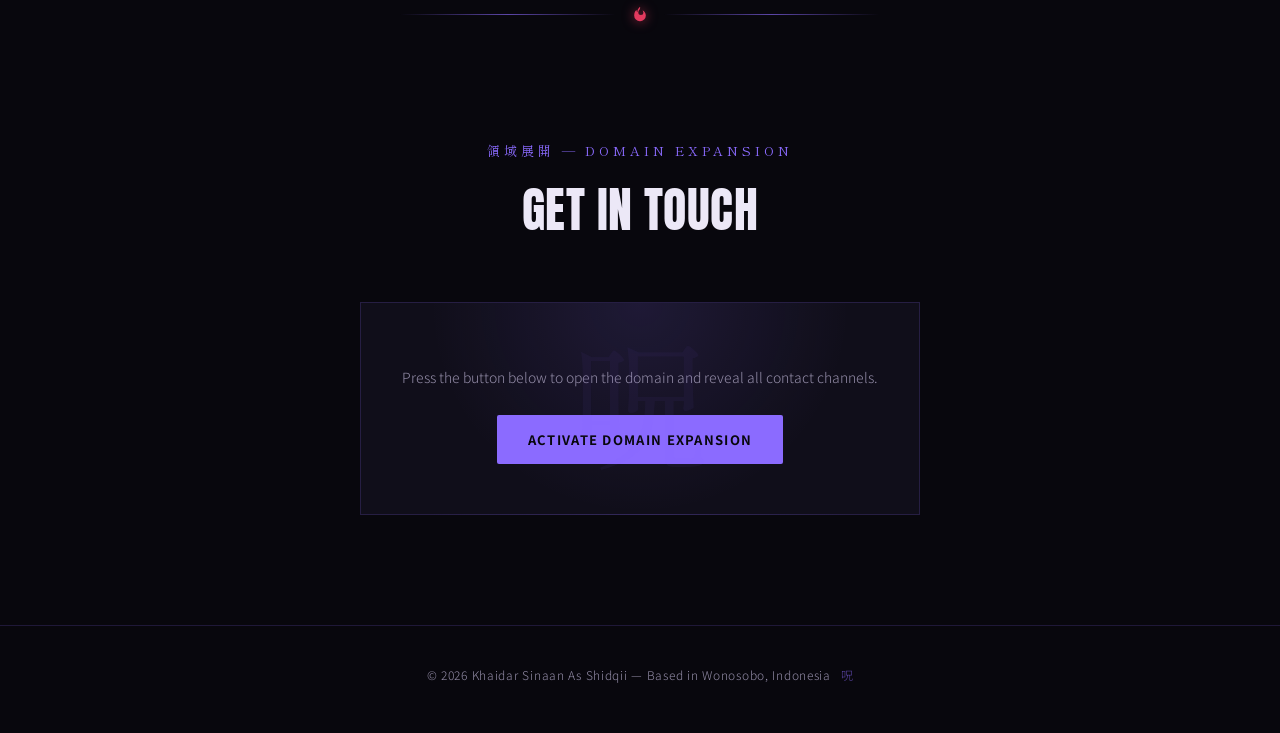
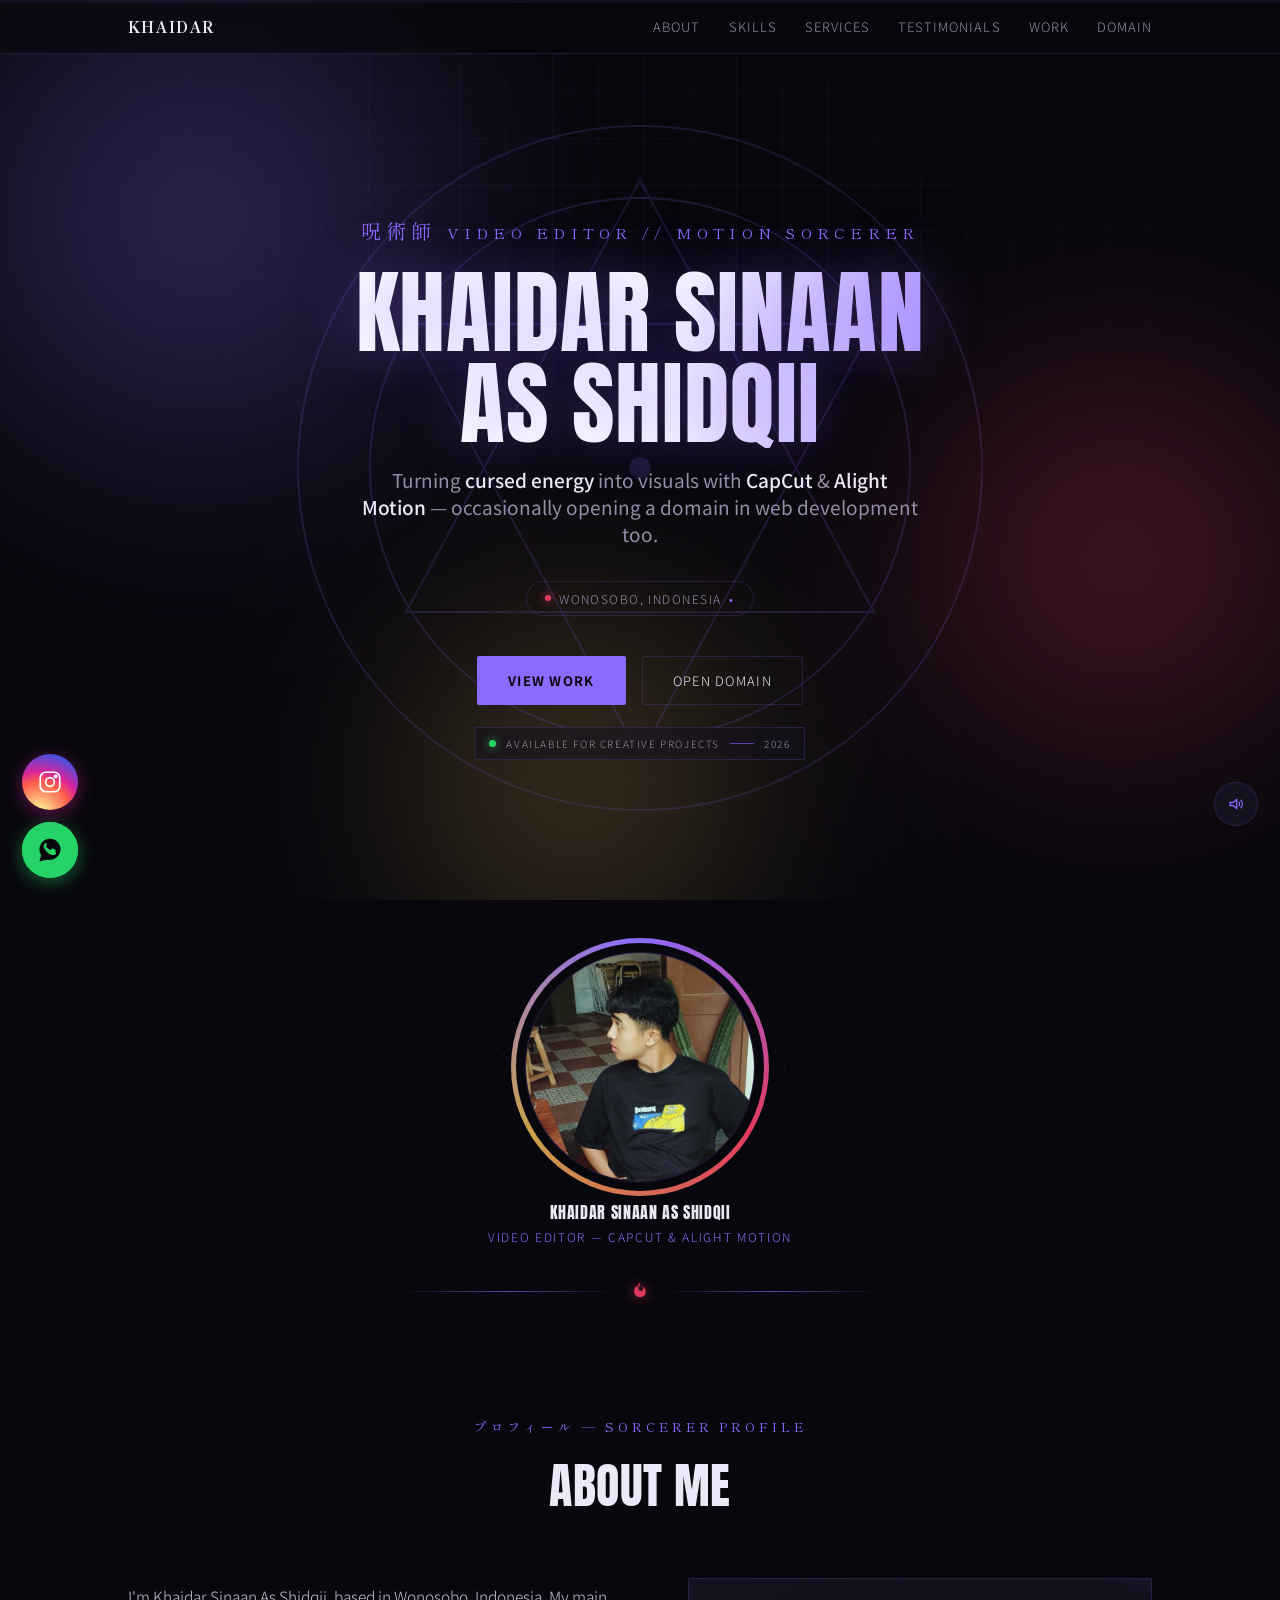
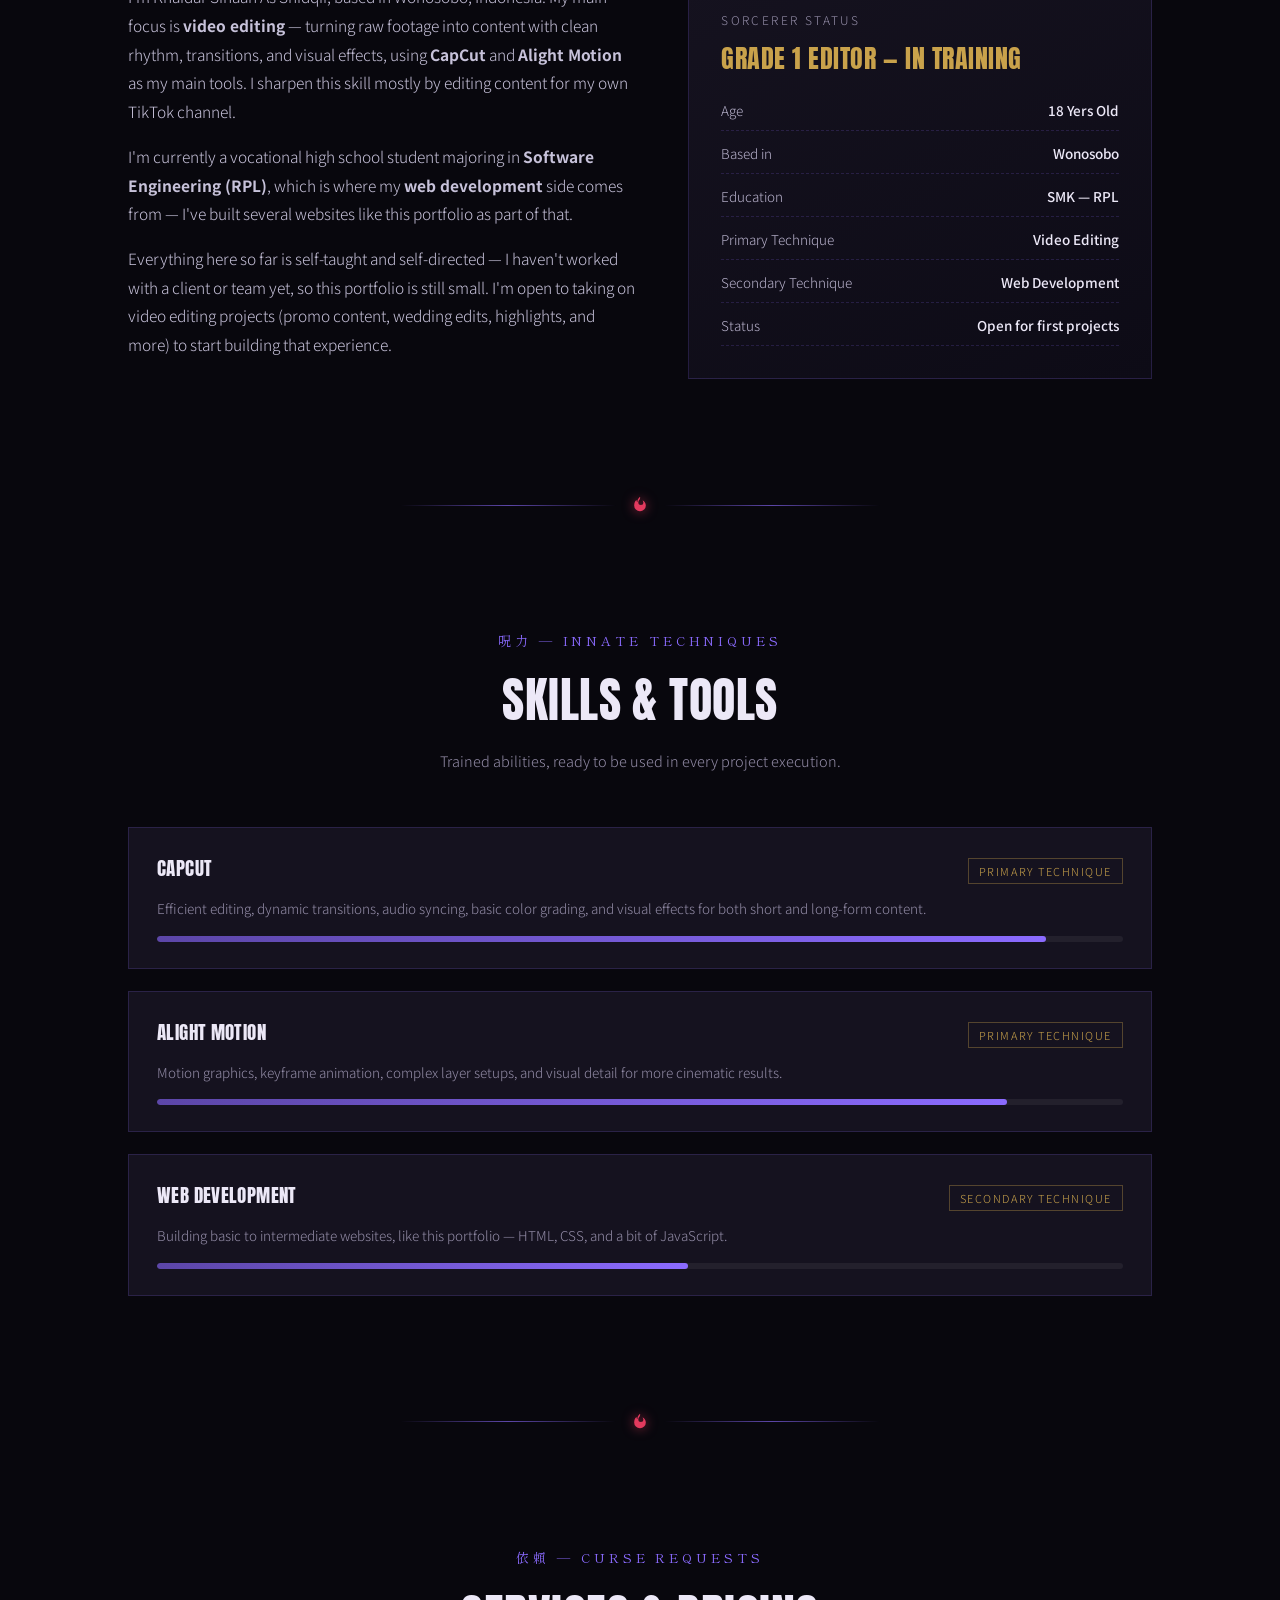
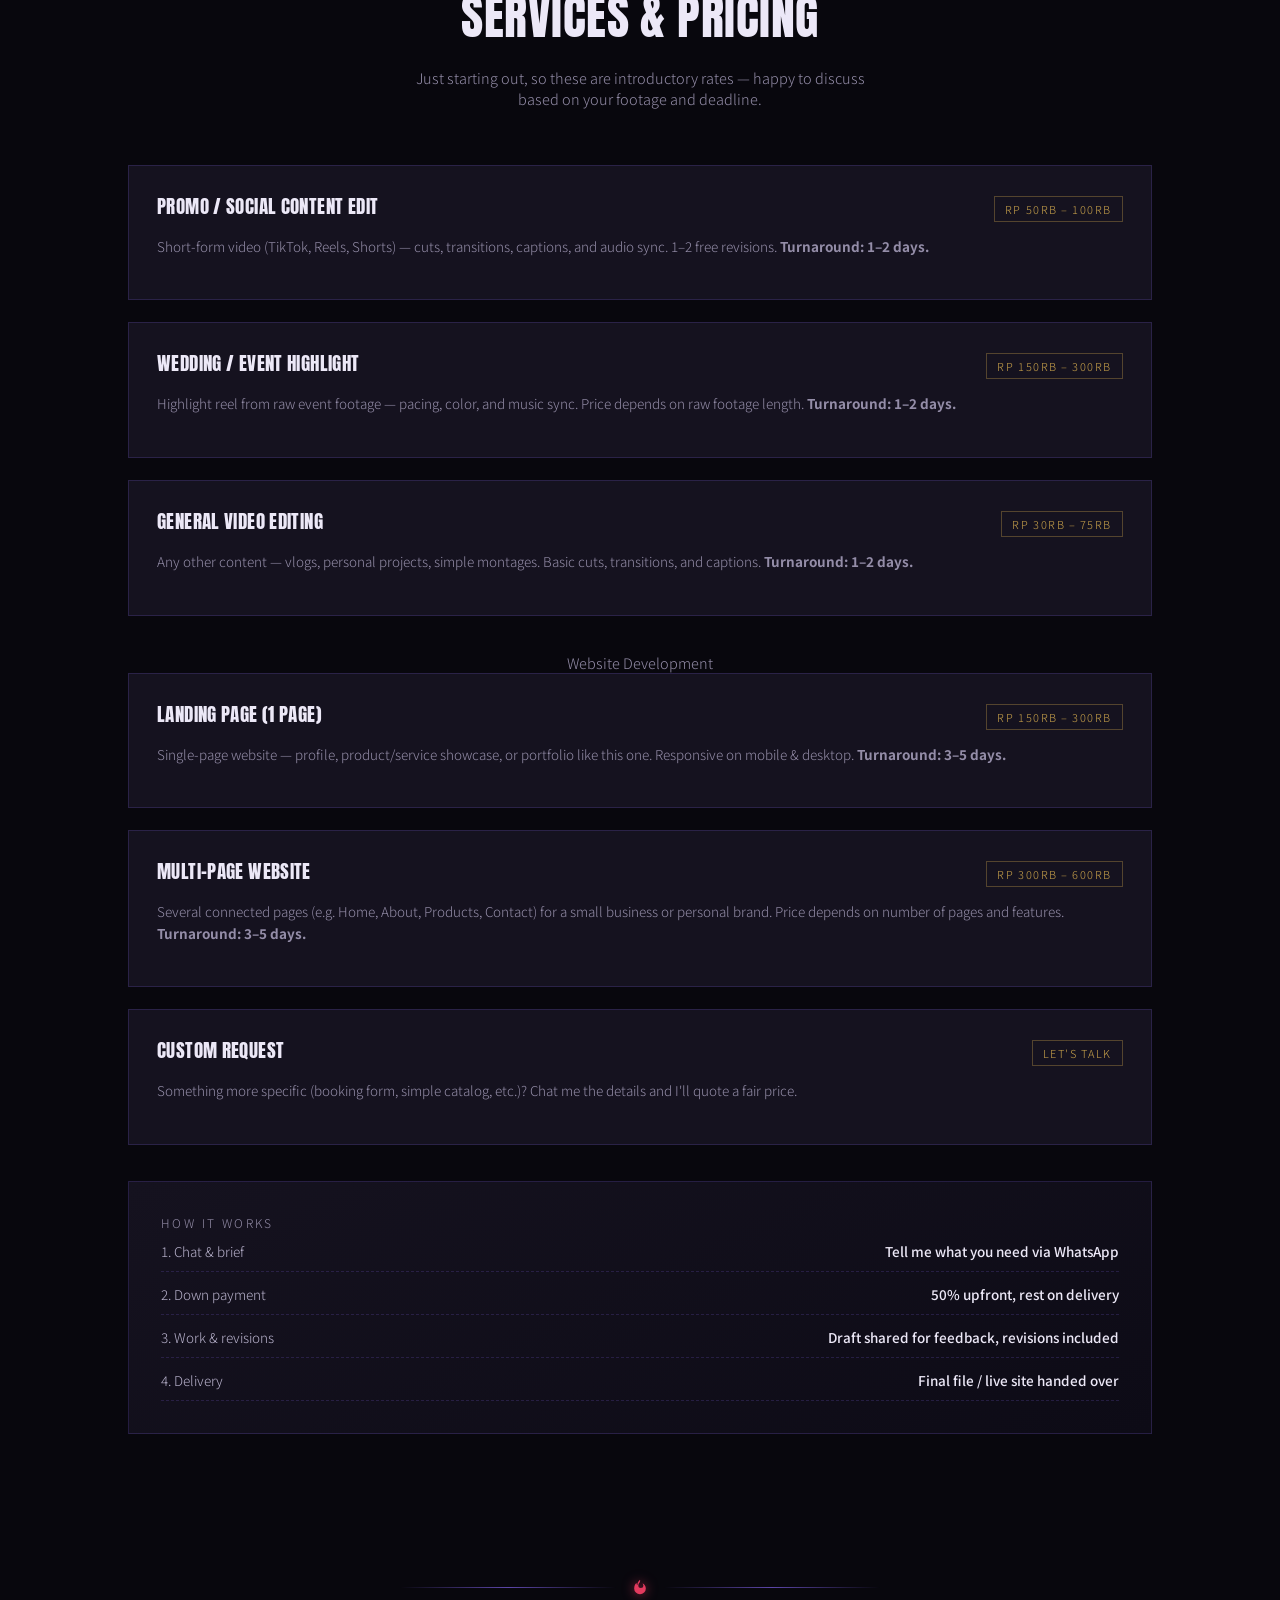
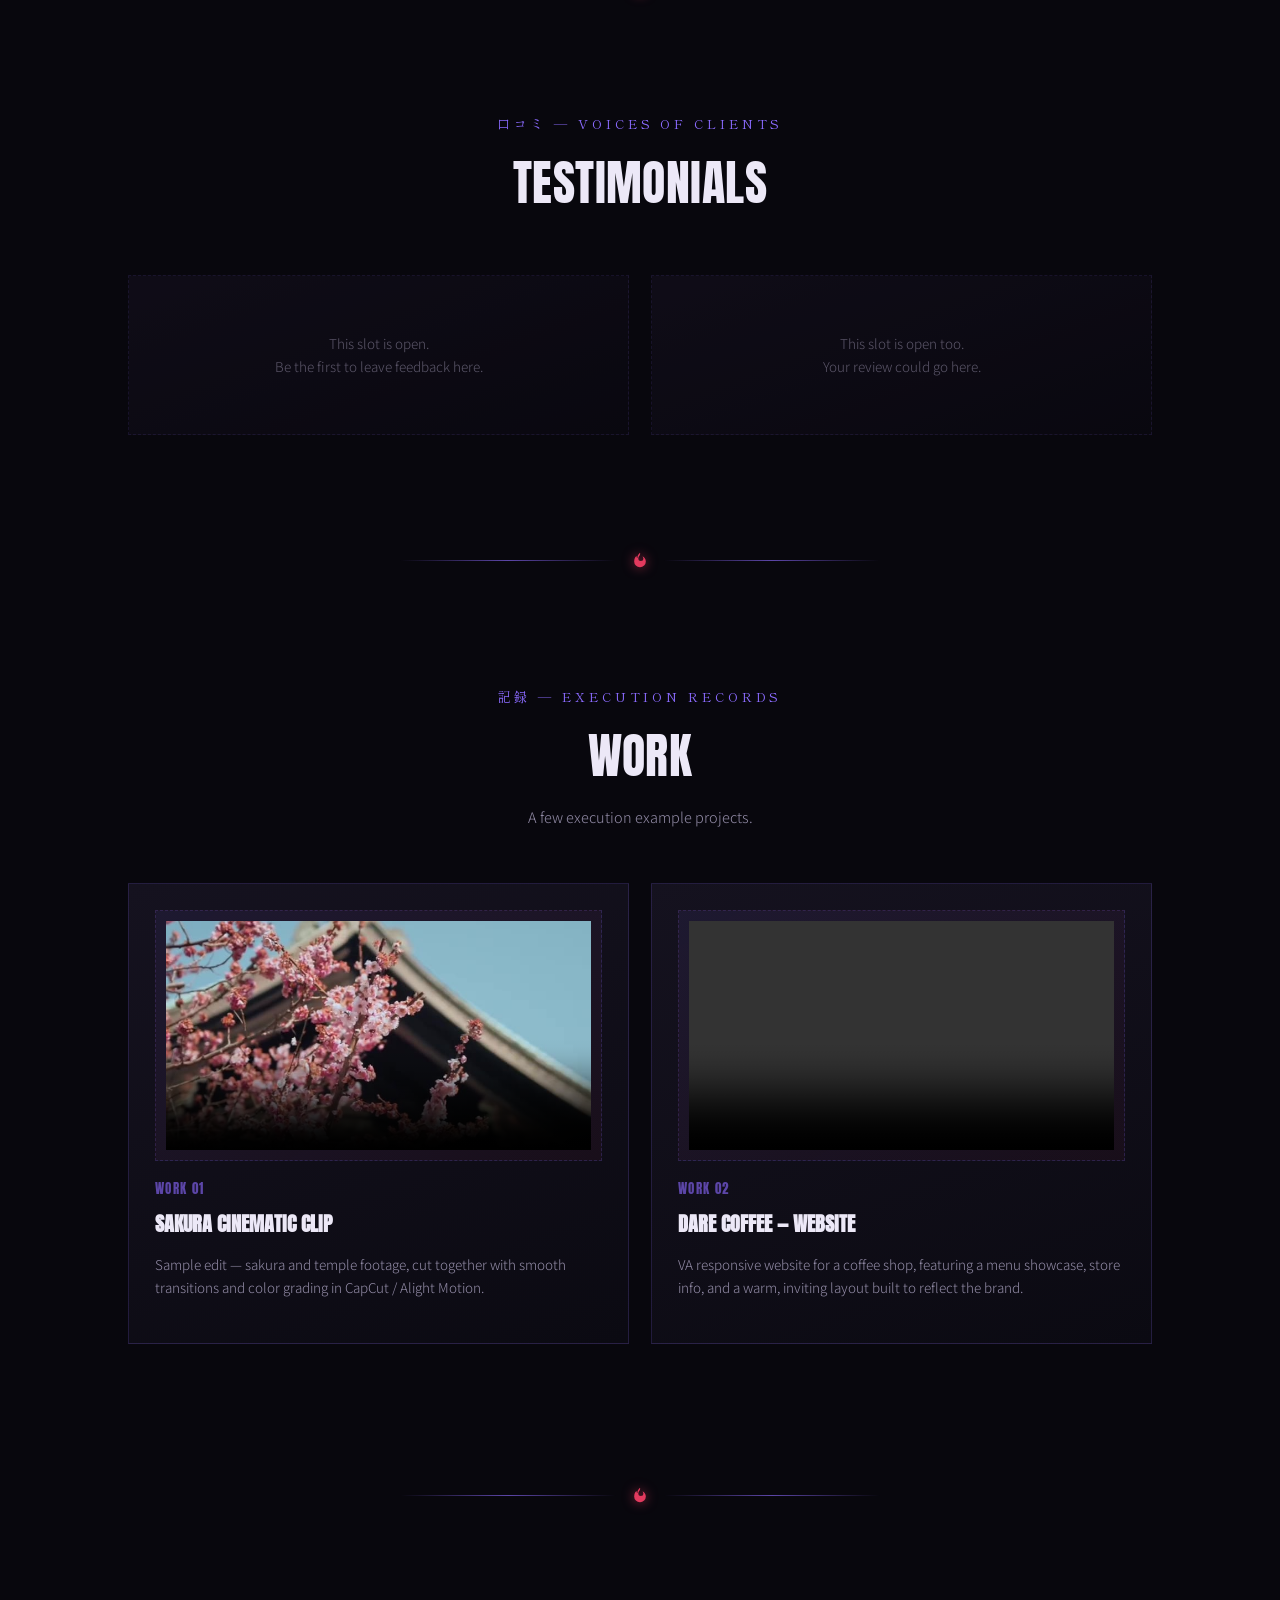
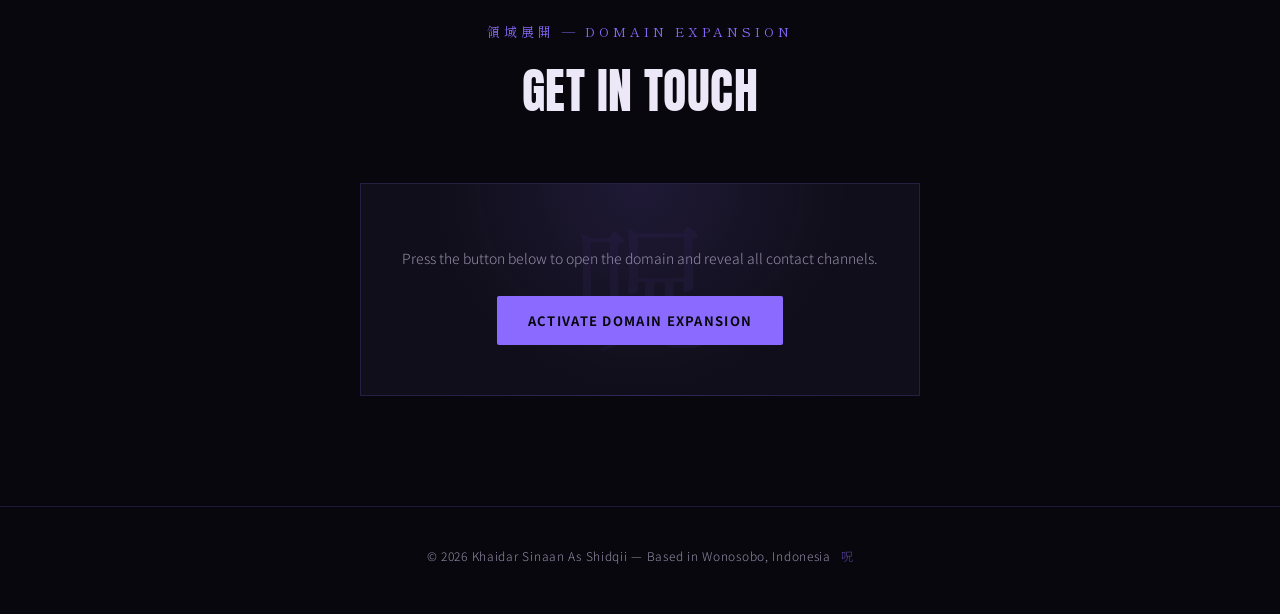
